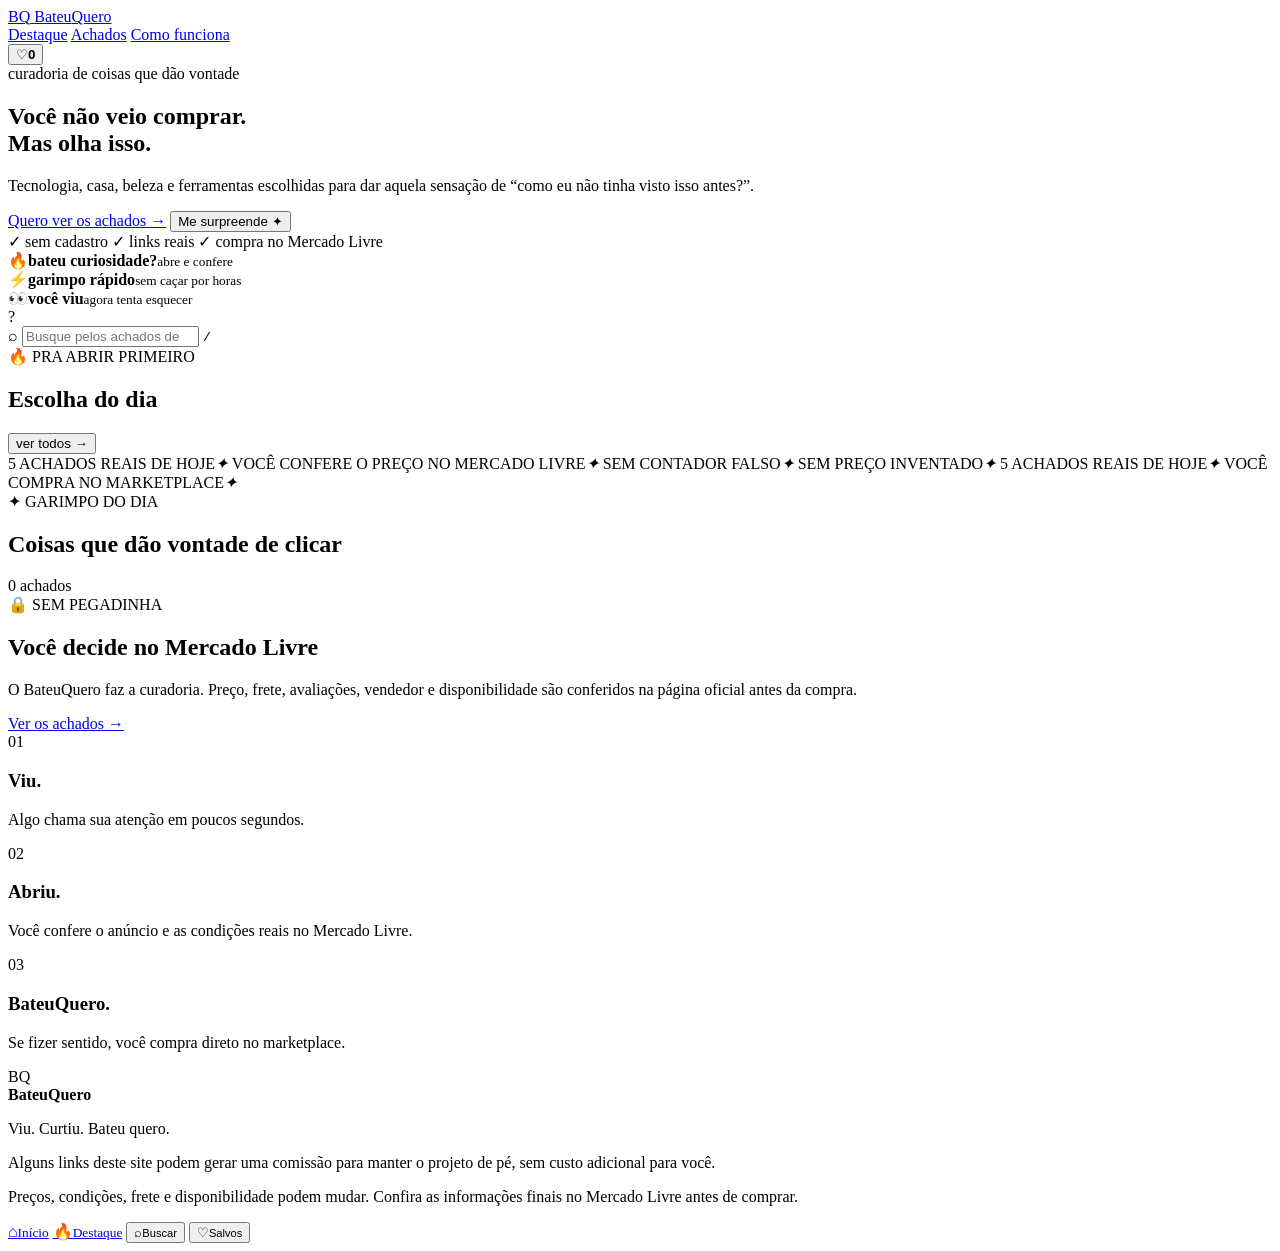
==== index.html @ bbaf919f "Adiciona página principal do BateuQuero" ====
<!DOCTYPE html>
<html lang="pt-BR">
<head>
  <meta charset="UTF-8" />
  <meta name="viewport" content="width=device-width, initial-scale=1.0" />
  <meta name="theme-color" content="#0b0b0f" />
  <meta name="description" content="BateuQuero — achados que dão vontade de levar." />
  <title>BateuQuero — viu, bateu, quero.</title>
  <link rel="preconnect" href="https://fonts.googleapis.com">
  <link rel="preconnect" href="https://fonts.gstatic.com" crossorigin>
  <link href="https://fonts.googleapis.com/css2?family=Manrope:wght@400;500;600;700;800&family=Space+Grotesk:wght@500;600;700&display=swap" rel="stylesheet">
  <link rel="stylesheet" href="style.css" />
</head>
<body>
  <div class="grain"></div>

  <header class="topbar">
    <a class="brand" href="#top" aria-label="BateuQuero, início">
      <span class="brand-mark">BQ</span>
      <span class="brand-copy">Bateu<span>Quero</span></span>
    </a>

    <nav class="desktop-nav" aria-label="Navegação principal">
      <a href="#destaque">Destaque</a>
      <a href="#achados">Achados</a>
      <a href="#como-funciona">Como funciona</a>
    </nav>

    <button class="icon-btn" id="favTop" aria-label="Ver favoritos">
      <span>♡</span><b id="favCount">0</b>
    </button>
  </header>

  <main id="top">
    <section class="hero">
      <div class="hero-copy">
        <div class="eyebrow"><i></i> curadoria de coisas que dão vontade</div>
        <h1>Você não veio comprar.<br><span>Mas olha isso.</span></h1>
        <p>Tecnologia, casa, beleza e ferramentas escolhidas para dar aquela sensação de “como eu não tinha visto isso antes?”.</p>
        <div class="hero-actions">
          <a class="btn btn-primary" href="#achados">Quero ver os achados <span>→</span></a>
          <button class="btn btn-ghost" id="surpriseBtn">Me surpreende ✦</button>
        </div>
        <div class="trustline">
          <span>✓ sem cadastro</span>
          <span>✓ links reais</span>
          <span>✓ compra no Mercado Livre</span>
        </div>
      </div>

      <div class="hero-stage" aria-hidden="true">
        <div class="orbit orbit-a"></div>
        <div class="orbit orbit-b"></div>
        <div class="floating-card fc-1"><span>🔥</span><b>bateu curiosidade?</b><small>abre e confere</small></div>
        <div class="floating-card fc-2"><span>⚡</span><b>garimpo rápido</b><small>sem caçar por horas</small></div>
        <div class="floating-card fc-3"><span>👀</span><b>você viu</b><small>agora tenta esquecer</small></div>
        <div class="hero-object">
          <div class="object-glow"></div>
          <div class="object-core">?</div>
        </div>
      </div>
    </section>

    <section class="search-zone">
      <div class="searchbox">
        <span>⌕</span>
        <input id="searchInput" type="search" placeholder="Busque pelos achados de hoje..." autocomplete="off" />
        <kbd>/</kbd>
      </div>
      <div class="chips" id="categoryChips"></div>
    </section>

    <section class="section" id="destaque">
      <div class="section-head">
        <div>
          <span class="section-kicker">🔥 PRA ABRIR PRIMEIRO</span>
          <h2>Escolha do dia</h2>
        </div>
        <button class="text-btn" data-filter="Todos">ver todos →</button>
      </div>
      <div class="featured" id="featuredProduct"></div>
    </section>

    <section class="ticker-wrap" aria-label="Destaques rápidos">
      <div class="ticker">
        <span>5 ACHADOS REAIS DE HOJE</span><i>✦</i>
        <span>VOCÊ CONFERE O PREÇO NO MERCADO LIVRE</span><i>✦</i>
        <span>SEM CONTADOR FALSO</span><i>✦</i>
        <span>SEM PREÇO INVENTADO</span><i>✦</i>
        <span>5 ACHADOS REAIS DE HOJE</span><i>✦</i>
        <span>VOCÊ COMPRA NO MARKETPLACE</span><i>✦</i>
      </div>
    </section>

    <section class="section" id="achados">
      <div class="section-head">
        <div>
          <span class="section-kicker">✦ GARIMPO DO DIA</span>
          <h2>Coisas que dão vontade de clicar</h2>
        </div>
        <div class="result-meta"><span id="resultCount">0</span> achados</div>
      </div>
      <div class="product-grid" id="productGrid"></div>
      <div class="empty-state" id="emptyState" hidden>
        <div>¯\_(ツ)_/¯</div>
        <h3>Nada por aqui ainda.</h3>
        <p>Tenta outra busca.</p>
      </div>
    </section>

    <section class="section mini-section" id="como-funciona">
      <div class="mini-banner">
        <div>
          <span class="section-kicker">🔒 SEM PEGADINHA</span>
          <h2>Você decide no Mercado Livre</h2>
          <p>O BateuQuero faz a curadoria. Preço, frete, avaliações, vendedor e disponibilidade são conferidos na página oficial antes da compra.</p>
        </div>
        <a class="btn btn-light" href="#achados">Ver os achados →</a>
      </div>
    </section>

    <section class="manifesto section">
      <div class="manifesto-card">
        <span class="manifesto-number">01</span>
        <h3>Viu.</h3>
        <p>Algo chama sua atenção em poucos segundos.</p>
      </div>
      <div class="manifesto-card">
        <span class="manifesto-number">02</span>
        <h3>Abriu.</h3>
        <p>Você confere o anúncio e as condições reais no Mercado Livre.</p>
      </div>
      <div class="manifesto-card accent">
        <span class="manifesto-number">03</span>
        <h3>BateuQuero.</h3>
        <p>Se fizer sentido, você compra direto no marketplace.</p>
      </div>
    </section>
  </main>

  <footer>
    <div class="footer-brand">
      <div class="brand-mark">BQ</div>
      <div>
        <strong>BateuQuero</strong>
        <p>Viu. Curtiu. Bateu quero.</p>
      </div>
    </div>
    <p class="affiliate-note">Alguns links deste site podem gerar uma comissão para manter o projeto de pé, sem custo adicional para você.</p>
    <p class="fineprint">Preços, condições, frete e disponibilidade podem mudar. Confira as informações finais no Mercado Livre antes de comprar.</p>
  </footer>

  <nav class="mobile-nav" aria-label="Navegação mobile">
    <a href="#top"><span>⌂</span><small>Início</small></a>
    <a href="#destaque"><span>🔥</span><small>Destaque</small></a>
    <button id="mobileSearchBtn"><span>⌕</span><small>Buscar</small></button>
    <button id="favMobile"><span>♡</span><small>Salvos</small></button>
  </nav>

  <dialog id="productModal" class="modal">
    <button class="modal-close" id="modalClose" aria-label="Fechar">×</button>
    <div id="modalContent"></div>
  </dialog>

  <div class="toast" id="toast" role="status" aria-live="polite"></div>
  <script src="app.js"></script>
</body>
</html>
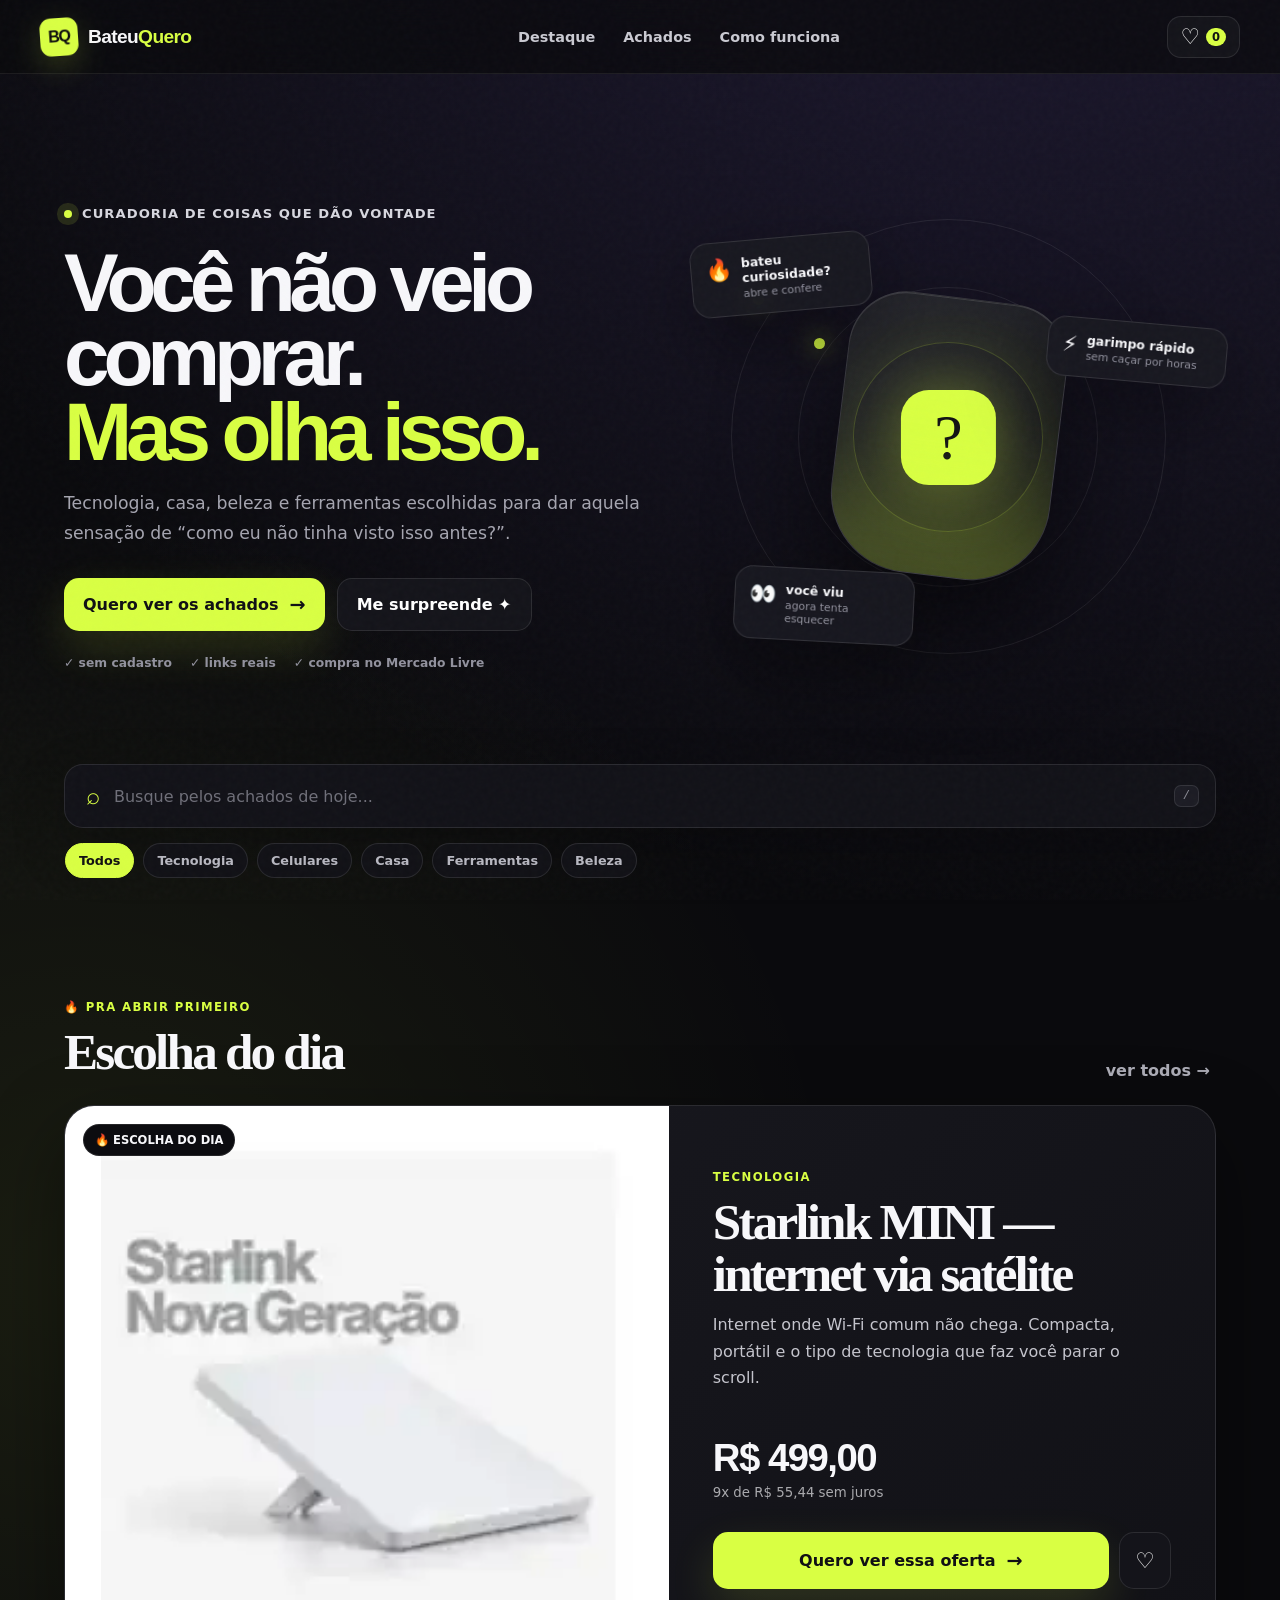
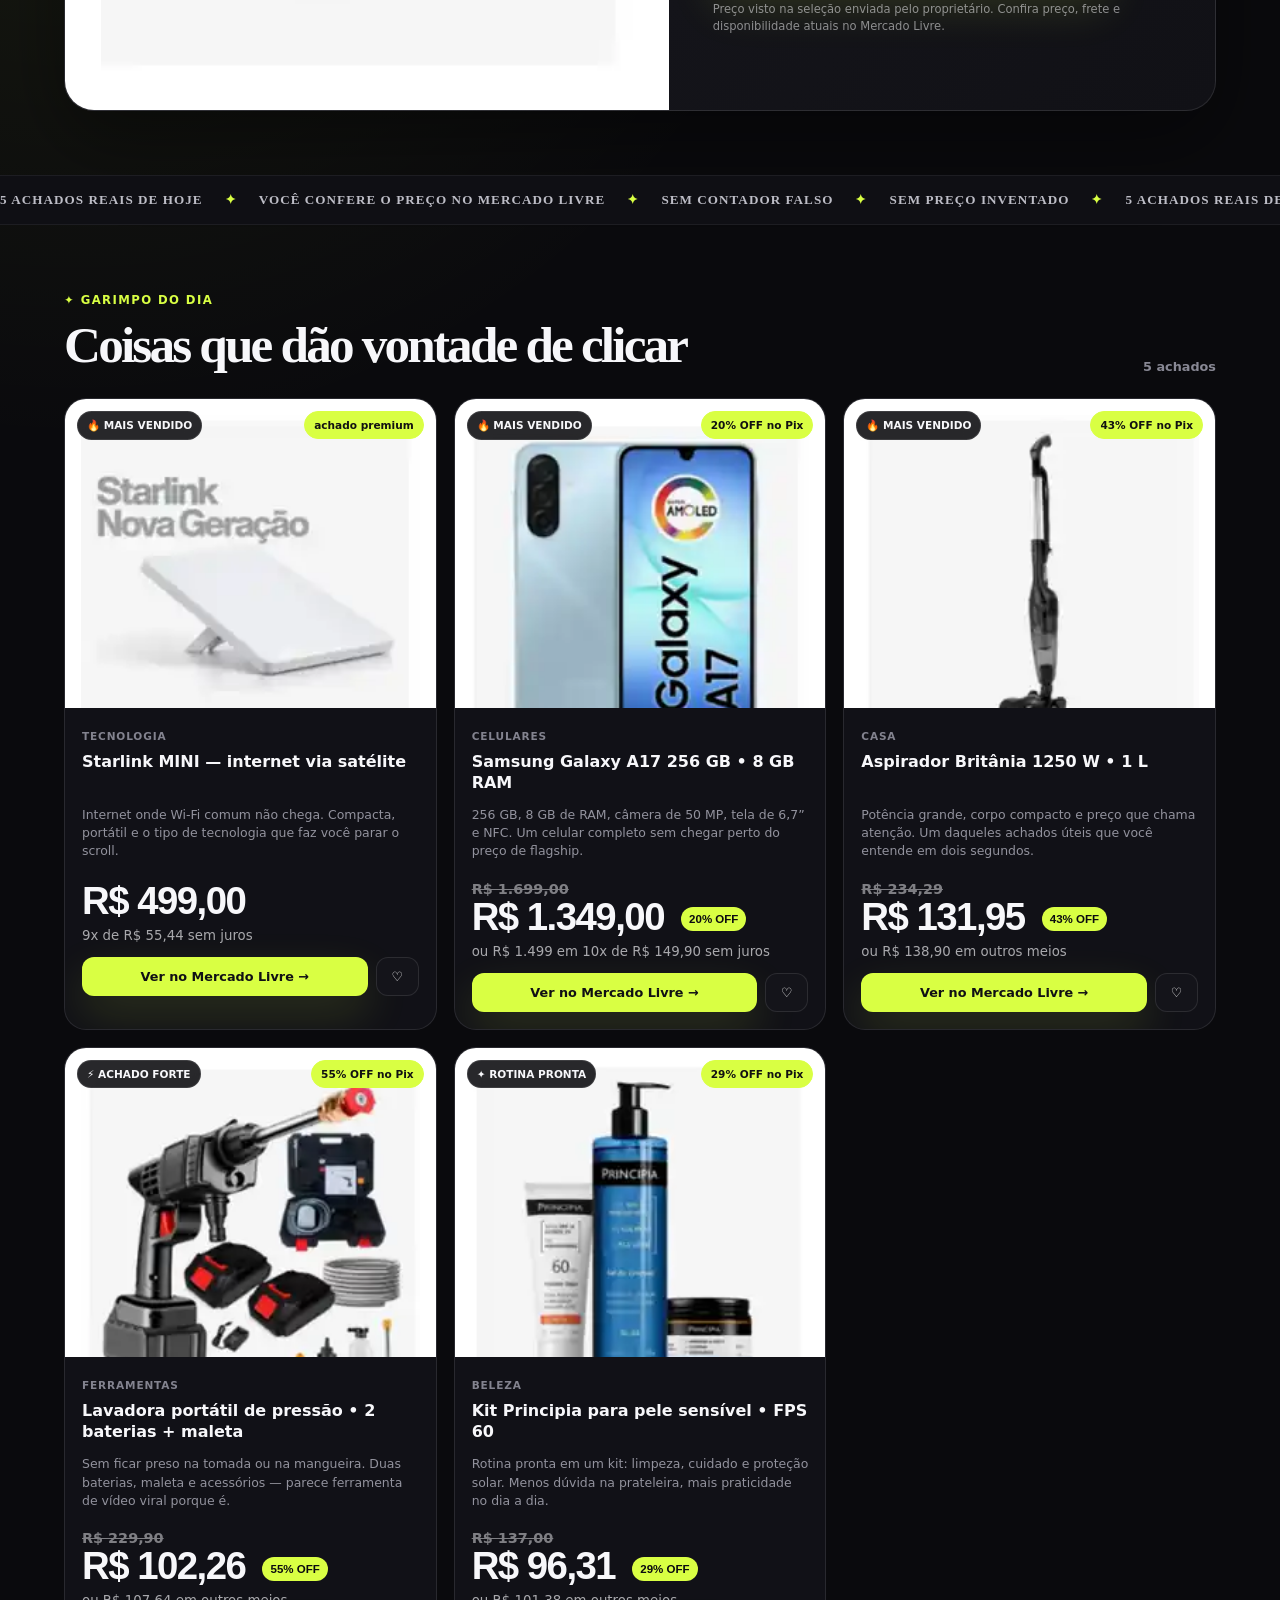
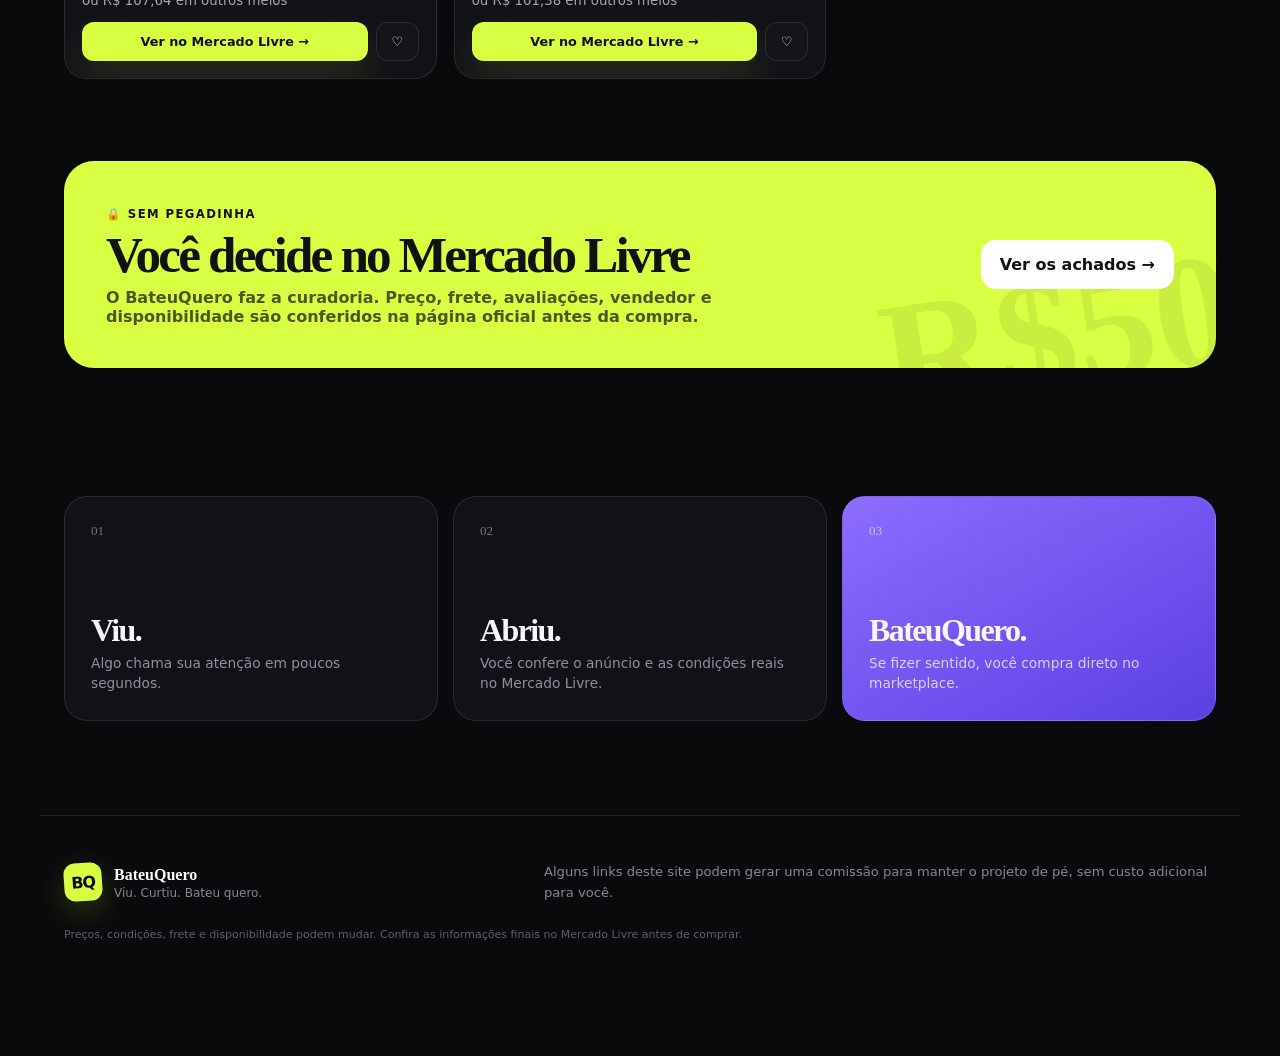
==== commit 825ad00d: "Ativa deploy automático na Vercel" ====
--- a/index.html
+++ b/index.html
@@ -164,5 +164,6 @@
 
   <div class="toast" id="toast" role="status" aria-live="polite"></div>
   <script src="app.js"></script>
+  <!-- deploy-trigger: vercel-connected -->
 </body>
 </html>
--- a/style.css
+++ b/style.css
@@ -0,0 +1,354 @@
+:root {
+  --bg: #0a0a0d;
+  --panel: #121218;
+  --panel-2: #181820;
+  --ink: #f7f7fa;
+  --muted: #a5a5b0;
+  --line: rgba(255,255,255,.10);
+  --acid: #d9ff43;
+  --acid-2: #b7ff2a;
+  --violet: #8c6dff;
+  --pink: #ff5ba7;
+  --shadow: 0 28px 80px rgba(0,0,0,.42);
+}
+
+* { box-sizing: border-box; }
+html { scroll-behavior: smooth; }
+body {
+  margin: 0;
+  background:
+    radial-gradient(circle at 82% -10%, rgba(140,109,255,.18), transparent 28%),
+    radial-gradient(circle at 6% 30%, rgba(217,255,67,.08), transparent 24%),
+    var(--bg);
+  color: var(--ink);
+  font-family: "Manrope", system-ui, sans-serif;
+  min-height: 100vh;
+  overflow-x: hidden;
+}
+button, input { font: inherit; }
+button, a { -webkit-tap-highlight-color: transparent; }
+a { color: inherit; text-decoration: none; }
+
+.grain {
+  pointer-events: none;
+  position: fixed; inset: 0; z-index: 50; opacity: .035;
+  background-image: url("data:image/svg+xml,%3Csvg viewBox='0 0 180 180' xmlns='http://www.w3.org/2000/svg'%3E%3Cfilter id='n'%3E%3CfeTurbulence type='fractalNoise' baseFrequency='.9' numOctaves='3' stitchTiles='stitch'/%3E%3C/filter%3E%3Crect width='100%25' height='100%25' filter='url(%23n)' opacity='.7'/%3E%3C/svg%3E");
+}
+
+.topbar {
+  position: sticky; top: 0; z-index: 40;
+  height: 74px; display: flex; align-items: center; justify-content: space-between;
+  padding: 0 max(24px, calc((100vw - 1200px)/2));
+  background: rgba(10,10,13,.74); backdrop-filter: blur(22px);
+  border-bottom: 1px solid rgba(255,255,255,.07);
+}
+.brand { display:flex; align-items:center; gap:10px; font-family:"Space Grotesk", sans-serif; font-weight:700; letter-spacing:-.04em; }
+.brand-mark { width:38px; height:38px; border-radius:11px; display:grid; place-items:center; color:#0b0b0d; background:var(--acid); font-weight:800; letter-spacing:-.08em; transform: rotate(-4deg); box-shadow: 0 10px 30px rgba(217,255,67,.18); }
+.brand-copy { font-size:1.2rem; }
+.brand-copy span { color:var(--acid); }
+.desktop-nav { display:flex; gap:28px; color:#cacad2; font-size:.9rem; font-weight:700; }
+.desktop-nav a:hover { color:white; }
+.icon-btn { position:relative; border:1px solid var(--line); background:#14141a; color:white; height:42px; min-width:46px; padding:0 13px; border-radius:14px; cursor:pointer; display:flex; align-items:center; justify-content:center; gap:6px; }
+.icon-btn span { font-size:1.35rem; }
+.icon-btn b { font-size:.72rem; background:var(--acid); color:#111; border-radius:999px; padding:2px 6px; }
+
+.hero {
+  max-width:1200px; margin:0 auto; min-height:690px; padding:90px 24px 55px;
+  display:grid; grid-template-columns: 1.04fr .96fr; align-items:center; gap:36px;
+}
+.eyebrow { display:inline-flex; align-items:center; gap:10px; color:#d7d7df; font-size:.82rem; font-weight:800; letter-spacing:.08em; text-transform:uppercase; }
+.eyebrow i { width:8px; height:8px; border-radius:50%; background:var(--acid); box-shadow:0 0 0 7px rgba(217,255,67,.12); }
+.hero h1 { margin:24px 0 18px; font-family:"Space Grotesk", sans-serif; font-size:clamp(3.4rem, 6.4vw, 6.65rem); line-height:.91; letter-spacing:-.075em; max-width:720px; }
+.hero h1 span { color:var(--acid); }
+.hero-copy > p { color:var(--muted); font-size:1.08rem; line-height:1.75; max-width:590px; }
+.hero-actions { display:flex; gap:12px; margin-top:30px; flex-wrap:wrap; }
+.btn { border:0; border-radius:15px; padding:15px 19px; font-weight:800; cursor:pointer; display:inline-flex; align-items:center; justify-content:center; gap:11px; transition:.2s ease; }
+.btn:hover { transform:translateY(-2px); }
+.btn-primary { background:var(--acid); color:#101014; box-shadow:0 18px 45px rgba(217,255,67,.14); }
+.btn-primary span { font-size:1.2rem; }
+.btn-ghost { color:white; border:1px solid var(--line); background:#14141a; }
+.btn-light { background:#fff; color:#111; }
+.trustline { display:flex; gap:18px; margin-top:25px; color:#92929e; font-size:.77rem; font-weight:700; flex-wrap:wrap; }
+
+.hero-stage { position:relative; height:540px; display:grid; place-items:center; }
+.orbit { position:absolute; border:1px solid rgba(255,255,255,.08); border-radius:50%; animation:spin 18s linear infinite; }
+.orbit:before { content:""; width:11px; height:11px; border-radius:50%; background:var(--acid); position:absolute; top:17%; left:5%; box-shadow:0 0 24px rgba(217,255,67,.8); }
+.orbit-a { width:435px; height:435px; }
+.orbit-b { width:300px; height:300px; animation-direction:reverse; animation-duration:12s; }
+.hero-object { width:220px; height:280px; border-radius:58px 58px 80px 80px; background:linear-gradient(145deg, #24242d, #111116); border:1px solid rgba(255,255,255,.14); box-shadow: inset 0 1px rgba(255,255,255,.12), 0 50px 110px rgba(0,0,0,.58); display:grid; place-items:center; transform:rotate(7deg); position:relative; overflow:hidden; }
+.hero-object:after { content:""; position:absolute; inset:auto -30% -38% -30%; height:65%; background:var(--acid); filter:blur(50px); opacity:.26; }
+.object-core { width:95px; height:95px; border-radius:28px; display:grid; place-items:center; font-family:"Space Grotesk"; font-size:4rem; color:#101014; background:var(--acid); box-shadow:0 0 70px rgba(217,255,67,.45); transform:rotate(-7deg); }
+.object-glow { position:absolute; width:190px; height:190px; border-radius:50%; border:1px solid rgba(217,255,67,.18); box-shadow:0 0 100px rgba(217,255,67,.12); }
+.floating-card { position:absolute; z-index:4; width:180px; padding:14px; background:rgba(24,24,32,.88); border:1px solid rgba(255,255,255,.11); border-radius:18px; backdrop-filter:blur(14px); box-shadow:var(--shadow); display:grid; grid-template-columns:auto 1fr; column-gap:9px; animation:float 5s ease-in-out infinite; }
+.floating-card span { grid-row:1/3; font-size:1.35rem; }
+.floating-card b { font-size:.78rem; }
+.floating-card small { color:#92929e; font-size:.68rem; margin-top:2px; }
+.fc-1 { top:70px; left:2%; transform:rotate(-5deg); }
+.fc-2 { top:155px; right:-2%; animation-delay:-1.8s; transform:rotate(5deg); }
+.fc-3 { bottom:65px; left:10%; animation-delay:-3.2s; transform:rotate(3deg); }
+@keyframes spin { to { transform:rotate(360deg); } }
+@keyframes float { 0%,100% { translate:0 0; } 50% { translate:0 -10px; } }
+
+.search-zone { max-width:1200px; margin:0 auto; padding:0 24px 52px; }
+.searchbox { height:64px; border:1px solid var(--line); background:#121218; border-radius:19px; display:flex; align-items:center; gap:12px; padding:0 16px 0 21px; box-shadow:0 20px 55px rgba(0,0,0,.22); }
+.searchbox span { color:var(--acid); font-size:1.5rem; }
+.searchbox input { flex:1; min-width:0; border:0; outline:0; background:transparent; color:#fff; font-size:1rem; }
+.searchbox input::placeholder { color:#6f6f79; }
+kbd { border:1px solid var(--line); background:#1c1c24; color:#8f8f99; padding:3px 8px; border-radius:7px; font-size:.75rem; }
+.chips { display:flex; gap:9px; overflow:auto; padding:15px 1px 2px; scrollbar-width:none; }
+.chips::-webkit-scrollbar { display:none; }
+.chip { white-space:nowrap; border:1px solid var(--line); background:#111116; color:#b8b8c1; padding:9px 13px; border-radius:999px; cursor:pointer; font-weight:700; font-size:.8rem; }
+.chip.active { background:var(--acid); color:#111; border-color:var(--acid); }
+
+.section { max-width:1200px; margin:0 auto; padding:64px 24px; }
+.section-head { display:flex; align-items:flex-end; justify-content:space-between; gap:18px; margin-bottom:24px; }
+.section-kicker { color:var(--acid); font-size:.73rem; letter-spacing:.12em; font-weight:900; }
+.section h2 { font-family:"Space Grotesk"; font-size:clamp(2rem,4vw,3.35rem); margin:7px 0 0; letter-spacing:-.055em; }
+.text-btn { border:0; background:none; color:#aaaab4; cursor:pointer; font-weight:800; }
+.result-meta { color:#888894; font-size:.8rem; font-weight:700; }
+
+.featured { min-height:450px; }
+.featured-card { min-height:450px; display:grid; grid-template-columns:1.05fr .95fr; overflow:hidden; background:linear-gradient(135deg,#191920,#111116); border:1px solid var(--line); border-radius:30px; box-shadow:var(--shadow); }
+.featured-visual { position:relative; min-height:450px; display:grid; place-items:center; overflow:hidden; background:radial-gradient(circle at 50% 35%, var(--product-glow), transparent 48%), linear-gradient(145deg,#18181e,#0d0d11); }
+.product-emoji { font-size:clamp(6rem,12vw,10rem); filter:drop-shadow(0 28px 25px rgba(0,0,0,.35)); transform:rotate(-7deg); transition:.3s ease; }
+.featured-card:hover .product-emoji { transform:rotate(-2deg) scale(1.05); }
+.visual-tag { position:absolute; left:18px; top:18px; background:#0c0c10; border:1px solid var(--line); border-radius:999px; padding:8px 11px; font-size:.72rem; font-weight:900; }
+.featured-info { padding:44px; display:flex; flex-direction:column; justify-content:center; }
+.featured-info h3 { font-family:"Space Grotesk"; font-size:clamp(2rem,4vw,3.25rem); line-height:1.02; letter-spacing:-.055em; margin:12px 0; }
+.product-hook { color:#c4c4cc; line-height:1.65; margin:0 0 26px; }
+.price-row { display:flex; align-items:flex-end; gap:13px; flex-wrap:wrap; }
+.price-old { text-decoration:line-through; color:#74747e; font-size:.85rem; }
+.price { font-family:"Space Grotesk"; font-weight:700; font-size:2.2rem; letter-spacing:-.04em; }
+.discount { background:rgba(217,255,67,.12); color:var(--acid); border:1px solid rgba(217,255,67,.22); padding:6px 9px; border-radius:9px; font-size:.72rem; font-weight:900; }
+.product-actions { display:flex; gap:10px; margin-top:28px; }
+.product-actions .btn { flex:1; }
+.save-btn { width:52px; flex:0 0 52px !important; font-size:1.35rem; }
+.save-btn.saved { color:var(--acid); }
+
+.ticker-wrap { overflow:hidden; border-block:1px solid rgba(255,255,255,.06); background:#0f0f14; }
+.ticker { min-width:max-content; display:flex; gap:22px; align-items:center; padding:16px 0; animation:ticker 28s linear infinite; font-family:"Space Grotesk"; font-size:.82rem; font-weight:700; letter-spacing:.08em; color:#bdbdc6; }
+.ticker i { color:var(--acid); font-style:normal; }
+@keyframes ticker { to { transform:translateX(-50%); } }
+
+.product-grid { display:grid; grid-template-columns:repeat(3,1fr); gap:17px; }
+.product-card { border:1px solid var(--line); background:#111117; border-radius:22px; overflow:hidden; transition:.22s ease; min-width:0; }
+.product-card:hover { transform:translateY(-5px); border-color:rgba(255,255,255,.18); box-shadow:0 25px 70px rgba(0,0,0,.25); }
+.card-visual { aspect-ratio:1.2/1; display:grid; place-items:center; position:relative; overflow:hidden; background:radial-gradient(circle at 50% 40%, var(--product-glow), transparent 48%), #16161d; cursor:pointer; }
+.card-visual .product-emoji { font-size:5.8rem; }
+.badges { position:absolute; inset:12px 12px auto; display:flex; justify-content:space-between; align-items:start; gap:8px; }
+.badge { background:rgba(11,11,14,.88); border:1px solid var(--line); backdrop-filter:blur(8px); padding:7px 9px; border-radius:999px; font-size:.66rem; font-weight:900; }
+.badge.acid { background:var(--acid); color:#111; border-color:var(--acid); }
+.card-body { padding:17px; }
+.card-category { color:#83838f; text-transform:uppercase; letter-spacing:.08em; font-size:.66rem; font-weight:900; }
+.card-title { font-size:1rem; line-height:1.35; margin:7px 0 6px; min-height:2.7em; }
+.card-hook { color:#92929d; font-size:.78rem; line-height:1.45; min-height:2.3em; }
+.card-price { display:flex; align-items:flex-end; gap:8px; margin-top:14px; }
+.card-price strong { font-family:"Space Grotesk"; font-size:1.45rem; }
+.card-price del { color:#686873; font-size:.72rem; }
+.card-footer { display:flex; gap:8px; margin-top:14px; }
+.card-footer .btn { padding:11px 13px; border-radius:12px; flex:1; font-size:.8rem; }
+.card-footer .save-btn { flex:0 0 43px !important; width:43px; }
+.empty-state { text-align:center; border:1px dashed var(--line); border-radius:22px; padding:55px 20px; color:#9b9ba6; }
+.empty-state div { font-size:2rem; }
+.empty-state h3 { color:#fff; margin-bottom:4px; }
+
+.mini-section { padding-top:18px; }
+.mini-banner { border-radius:30px; background:var(--acid); color:#111; display:flex; align-items:center; justify-content:space-between; gap:30px; padding:42px; overflow:hidden; position:relative; }
+.mini-banner:after { content:"R$50"; position:absolute; right:-20px; bottom:-58px; font-family:"Space Grotesk"; font-size:10rem; font-weight:800; opacity:.07; transform:rotate(-9deg); }
+.mini-banner .section-kicker { color:#111; }
+.mini-banner h2 { margin:3px 0 4px; }
+.mini-banner p { margin:0; max-width:620px; font-weight:600; opacity:.7; }
+.mini-banner .btn { position:relative; z-index:2; flex:0 0 auto; }
+
+.manifesto { display:grid; grid-template-columns:repeat(3,1fr); gap:15px; }
+.manifesto-card { min-height:225px; padding:26px; border-radius:23px; border:1px solid var(--line); background:#111117; display:flex; flex-direction:column; justify-content:flex-end; }
+.manifesto-card.accent { background:linear-gradient(150deg,#8c6dff,#5b3fe2); }
+.manifesto-number { margin-bottom:auto; color:#747481; font-family:"Space Grotesk"; font-size:.82rem; }
+.manifesto-card.accent .manifesto-number { color:rgba(255,255,255,.55); }
+.manifesto-card h3 { font-family:"Space Grotesk"; font-size:2rem; letter-spacing:-.05em; margin:0 0 4px; }
+.manifesto-card p { color:#92929d; margin:0; line-height:1.5; font-size:.86rem; }
+.manifesto-card.accent p { color:rgba(255,255,255,.72); }
+
+footer { max-width:1200px; margin:30px auto 0; padding:45px 24px 115px; border-top:1px solid var(--line); display:grid; grid-template-columns:1fr 1.6fr; gap:25px 60px; color:#888893; }
+.footer-brand { display:flex; gap:12px; align-items:center; }
+.footer-brand strong { color:#fff; font-family:"Space Grotesk"; }
+.footer-brand p { margin:2px 0 0; font-size:.75rem; }
+.affiliate-note { margin:0; font-size:.82rem; line-height:1.6; }
+.fineprint { grid-column:1/-1; margin:0; font-size:.69rem; color:#60606a; }
+
+.mobile-nav { display:none; }
+.modal { width:min(880px,calc(100% - 24px)); border:1px solid var(--line); border-radius:26px; padding:0; background:#111117; color:white; box-shadow:0 50px 140px rgba(0,0,0,.8); overflow:hidden; }
+.modal::backdrop { background:rgba(0,0,0,.72); backdrop-filter:blur(8px); }
+.modal-close { position:absolute; z-index:4; right:14px; top:14px; width:42px; height:42px; border-radius:50%; border:1px solid var(--line); background:rgba(0,0,0,.45); color:white; cursor:pointer; font-size:1.35rem; }
+.modal-grid { display:grid; grid-template-columns:.92fr 1.08fr; min-height:480px; }
+.modal-visual { display:grid; place-items:center; background:radial-gradient(circle at 50% 45%, var(--product-glow), transparent 48%),#17171e; }
+.modal-visual .product-emoji { font-size:8rem; }
+.modal-info { padding:42px; display:flex; flex-direction:column; justify-content:center; }
+.modal-info h3 { font-family:"Space Grotesk"; font-size:2.3rem; line-height:1; letter-spacing:-.05em; margin:10px 0; }
+.reason-list { list-style:none; padding:0; margin:22px 0; display:grid; gap:9px; color:#b9b9c2; font-size:.85rem; }
+.reason-list li:before { content:"✓"; color:var(--acid); margin-right:9px; font-weight:900; }
+
+.toast { position:fixed; z-index:90; left:50%; bottom:88px; transform:translate(-50%,20px); background:#f6f6f8; color:#111; border-radius:13px; padding:11px 14px; font-size:.8rem; font-weight:800; opacity:0; pointer-events:none; transition:.2s ease; box-shadow:0 14px 40px rgba(0,0,0,.35); }
+.toast.show { opacity:1; transform:translate(-50%,0); }
+
+@media (max-width: 900px) {
+  .desktop-nav { display:none; }
+  .hero { grid-template-columns:1fr; min-height:auto; padding-top:70px; }
+  .hero-copy { text-align:center; }
+  .hero-copy > p { margin-inline:auto; }
+  .eyebrow { justify-content:center; }
+  .hero-actions, .trustline { justify-content:center; }
+  .hero-stage { height:390px; }
+  .orbit-a { width:330px; height:330px; }
+  .orbit-b { width:230px; height:230px; }
+  .hero-object { width:165px; height:215px; border-radius:42px 42px 58px 58px; }
+  .object-core { width:76px; height:76px; border-radius:21px; font-size:3rem; }
+  .floating-card { width:155px; padding:11px; }
+  .fc-1 { top:20px; }
+  .fc-2 { top:118px; right:2%; }
+  .fc-3 { bottom:30px; }
+  .featured-card { grid-template-columns:1fr; }
+  .featured-visual { min-height:330px; }
+  .featured-info { padding:30px; }
+  .product-grid { grid-template-columns:repeat(2,1fr); }
+  .manifesto { grid-template-columns:1fr; }
+  footer { grid-template-columns:1fr; }
+  .fineprint { grid-column:auto; }
+}
+
+@media (max-width: 620px) {
+  .topbar { height:64px; padding:0 16px; }
+  .brand-mark { width:34px; height:34px; border-radius:10px; }
+  .brand-copy { font-size:1.03rem; }
+  .hero { padding:54px 18px 24px; }
+  .hero h1 { font-size:clamp(3.15rem, 16vw, 4.8rem); }
+  .hero-copy > p { font-size:.95rem; line-height:1.65; }
+  .hero-actions .btn { width:100%; }
+  .trustline { gap:8px 13px; font-size:.69rem; }
+  .hero-stage { height:330px; margin-top:8px; }
+  .orbit-a { width:270px; height:270px; }
+  .orbit-b { width:190px; height:190px; }
+  .hero-object { width:135px; height:178px; }
+  .object-core { width:62px; height:62px; font-size:2.4rem; }
+  .floating-card { width:137px; padding:9px; border-radius:14px; }
+  .floating-card b { font-size:.67rem; }
+  .floating-card small { font-size:.58rem; }
+  .fc-1 { left:-2%; }
+  .fc-2 { right:-1%; top:100px; }
+  .fc-3 { left:4%; bottom:17px; }
+  .search-zone { padding:0 16px 34px; }
+  .searchbox { height:57px; border-radius:16px; padding-left:16px; }
+  .searchbox input { font-size:.88rem; }
+  kbd { display:none; }
+  .section { padding:45px 16px; }
+  .section-head { align-items:flex-start; }
+  .section h2 { font-size:2.15rem; }
+  .featured-card { border-radius:22px; }
+  .featured-visual { min-height:255px; }
+  .featured-info { padding:23px; }
+  .featured-info h3 { font-size:2rem; }
+  .product-actions { flex-wrap:wrap; }
+  .product-grid { grid-template-columns:1fr 1fr; gap:10px; }
+  .product-card { border-radius:17px; }
+  .card-body { padding:12px; }
+  .card-visual .product-emoji { font-size:4.2rem; }
+  .card-title { font-size:.84rem; min-height:3.1em; }
+  .card-hook { font-size:.69rem; min-height:3.3em; }
+  .card-price { display:block; }
+  .card-price strong { font-size:1.15rem; }
+  .card-price del { display:block; margin-top:2px; }
+  .card-footer .btn { font-size:.7rem; padding:10px 8px; }
+  .card-footer .save-btn { flex:0 0 38px !important; width:38px; }
+  .mini-banner { padding:28px 22px; border-radius:23px; display:block; }
+  .mini-banner .btn { margin-top:22px; width:100%; }
+  .manifesto { gap:10px; }
+  footer { padding-bottom:105px; }
+  .mobile-nav { display:grid; grid-template-columns:repeat(4,1fr); position:fixed; z-index:45; left:10px; right:10px; bottom:10px; height:66px; padding:6px; border:1px solid var(--line); border-radius:20px; background:rgba(17,17,23,.92); backdrop-filter:blur(20px); box-shadow:0 18px 60px rgba(0,0,0,.5); }
+  .mobile-nav a,.mobile-nav button { border:0; background:none; color:#a0a0aa; display:flex; flex-direction:column; align-items:center; justify-content:center; gap:2px; cursor:pointer; }
+  .mobile-nav span { font-size:1.2rem; }
+  .mobile-nav small { font-size:.58rem; font-weight:800; }
+  .modal-grid { grid-template-columns:1fr; }
+  .modal-visual { min-height:230px; }
+  .modal-visual .product-emoji { font-size:6rem; }
+  .modal-info { padding:24px; }
+  .modal-info h3 { font-size:1.85rem; }
+}
+
+
+/* BateuQuero V3 — produtos reais */
+.real-photo {
+  overflow: hidden;
+  background: #f7f7f7;
+}
+.real-photo img {
+  width: 100%;
+  height: 100%;
+  object-fit: contain;
+  display: block;
+  background: #fff;
+}
+.card-visual.real-photo {
+  min-height: 260px;
+}
+.card-visual.real-photo img {
+  padding: 16px;
+  transition: transform .35s ease;
+}
+.product-card:hover .card-visual.real-photo img {
+  transform: scale(1.035);
+}
+.price-stack {
+  margin: 20px 0 4px;
+  display: flex;
+  flex-direction: column;
+  align-items: flex-start;
+}
+.old-price {
+  opacity: .48;
+  text-decoration: line-through;
+  font-weight: 600;
+  font-size: .9rem;
+}
+.now-price {
+  font-family: "Space Grotesk", sans-serif;
+  font-size: clamp(1.65rem, 3vw, 2.4rem);
+  font-weight: 700;
+  letter-spacing: -.04em;
+  line-height: 1.05;
+}
+.now-price em {
+  display: inline-block;
+  margin-left: 8px;
+  font-family: "Manrope", sans-serif;
+  font-size: .72rem;
+  font-style: normal;
+  letter-spacing: 0;
+  color: #0b0b0f;
+  background: var(--acid);
+  padding: 6px 8px;
+  border-radius: 999px;
+  vertical-align: middle;
+}
+.price-stack small {
+  margin-top: 7px;
+  opacity: .66;
+}
+.featured-real .featured-visual img {
+  padding: 6%;
+  object-fit: contain;
+}
+.price-note {
+  margin-top: 12px !important;
+  font-size: .72rem !important;
+  line-height: 1.45 !important;
+  opacity: .52 !important;
+}
+.modal-visual.real-photo img {
+  padding: 5%;
+  object-fit: contain;
+}
+@media (max-width: 680px) {
+  .card-visual.real-photo { min-height: 210px; }
+  .card-visual.real-photo img { padding: 10px; }
+  .now-price { font-size: 1.65rem; }
+}
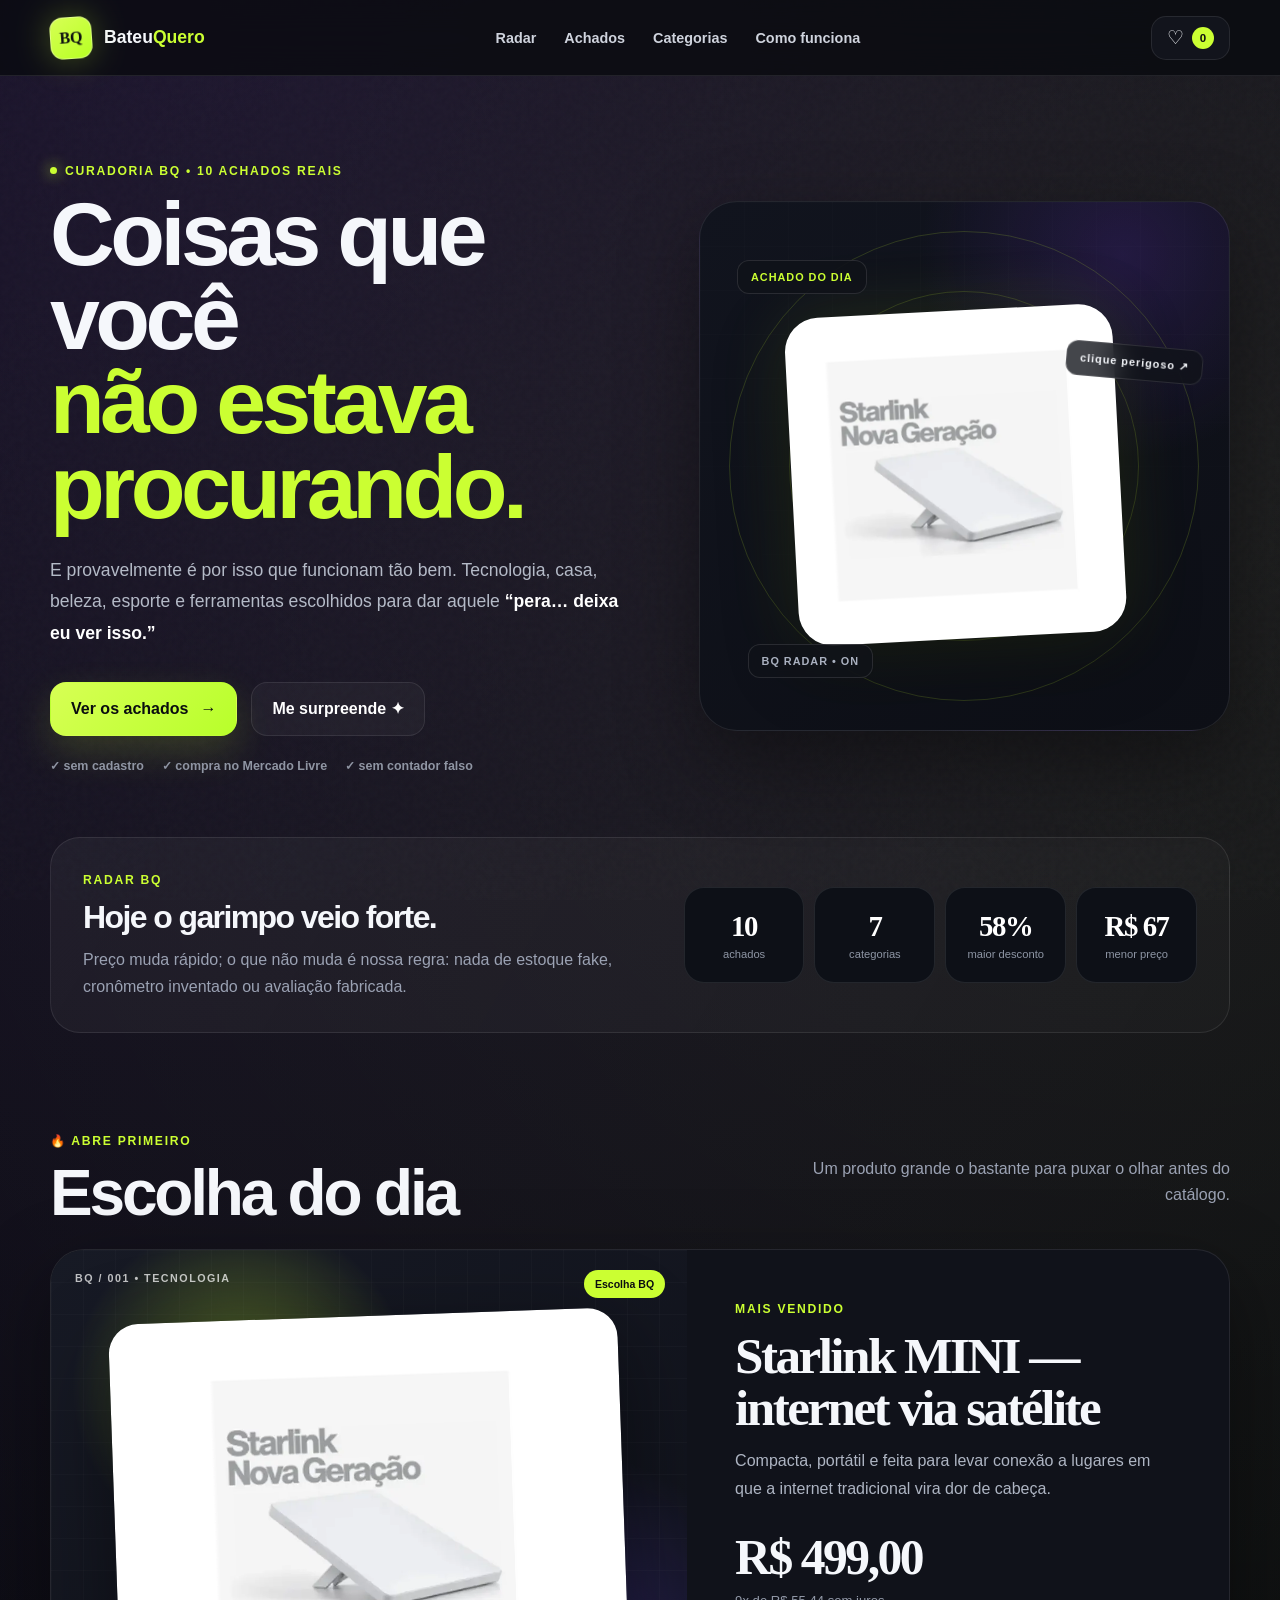
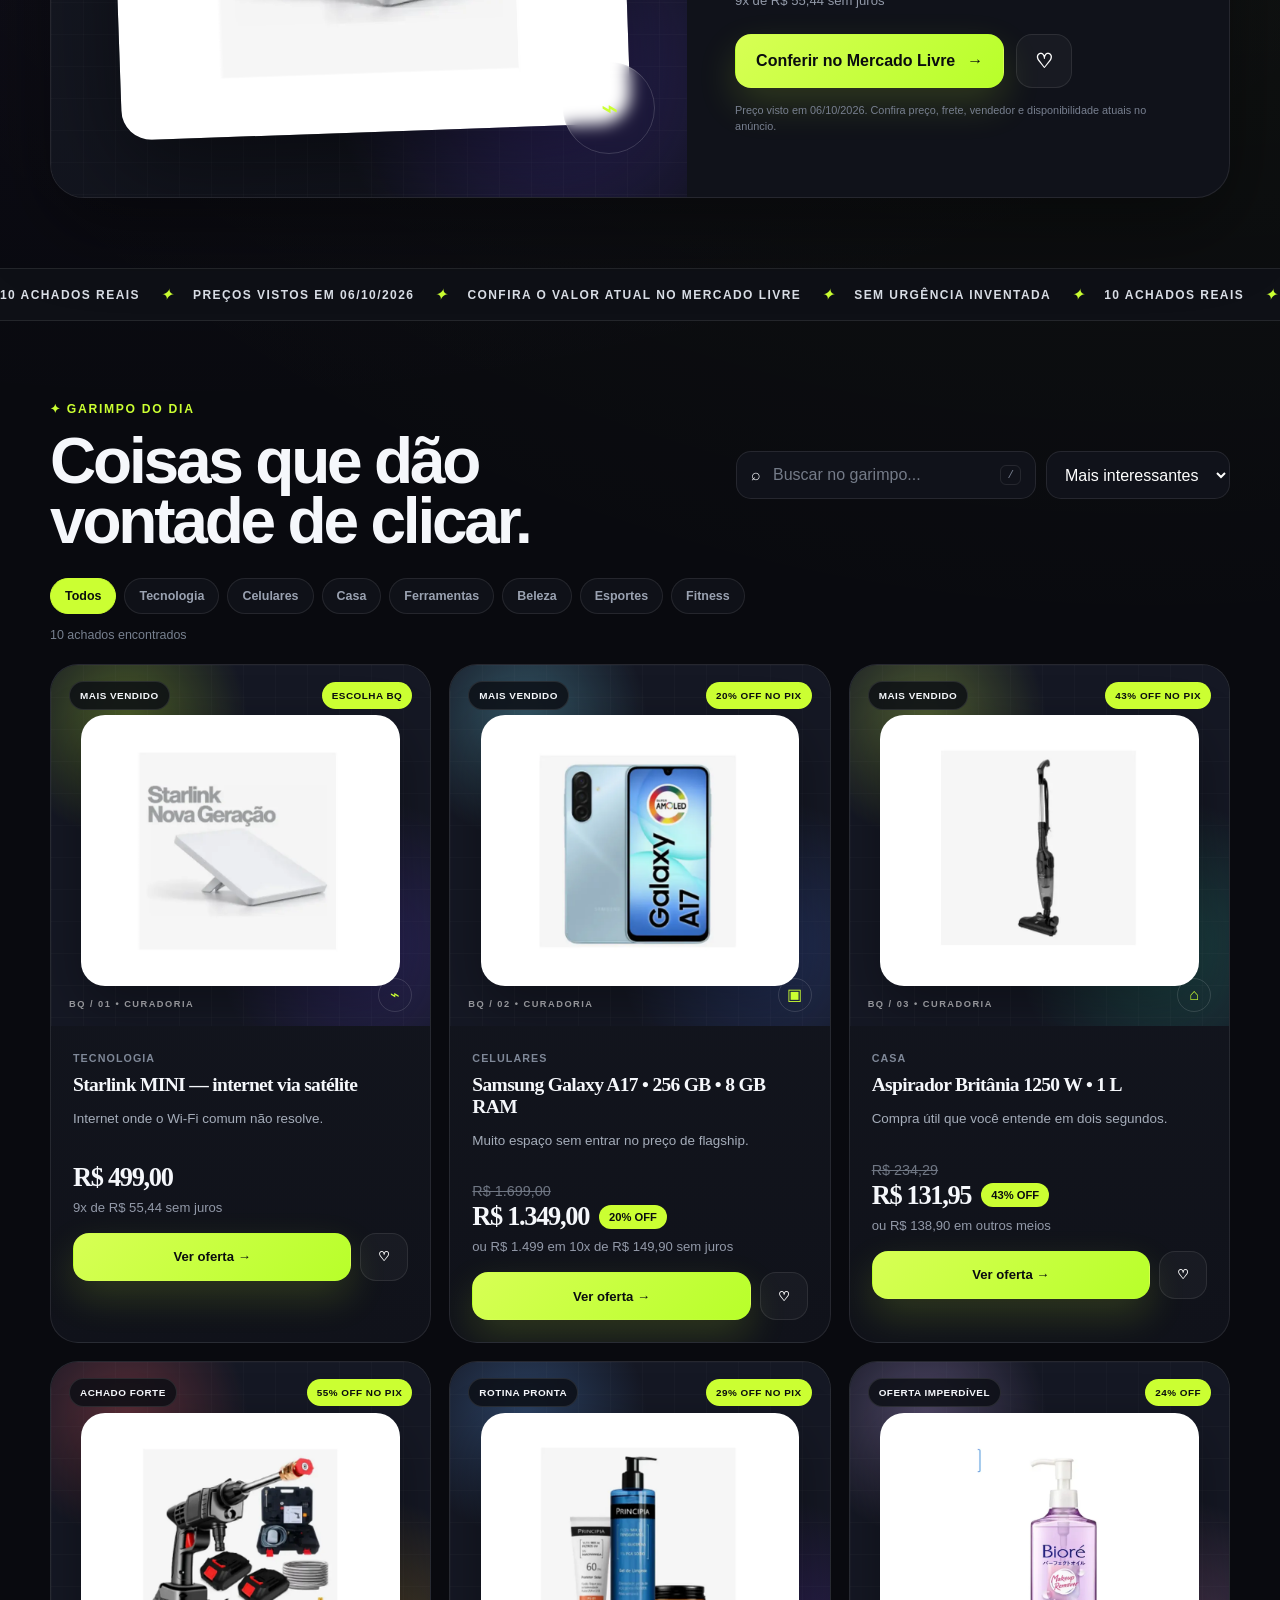
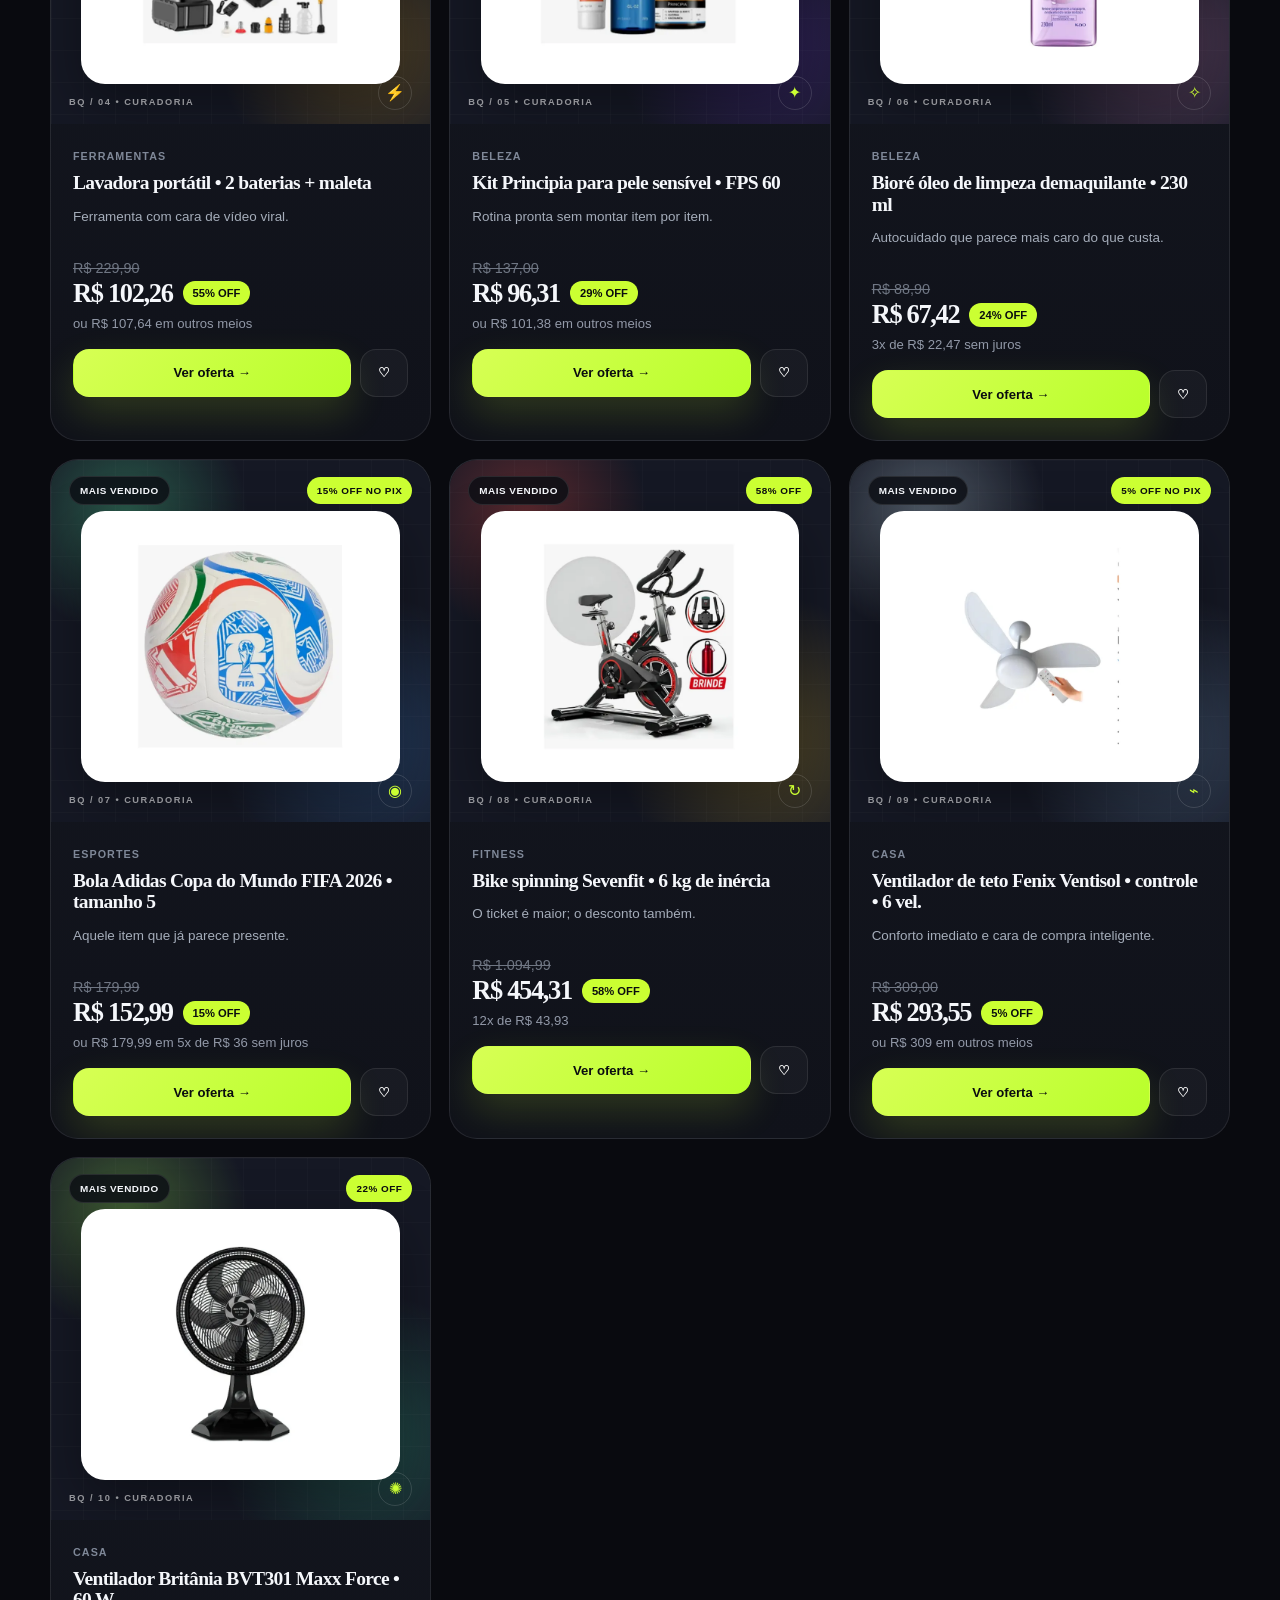
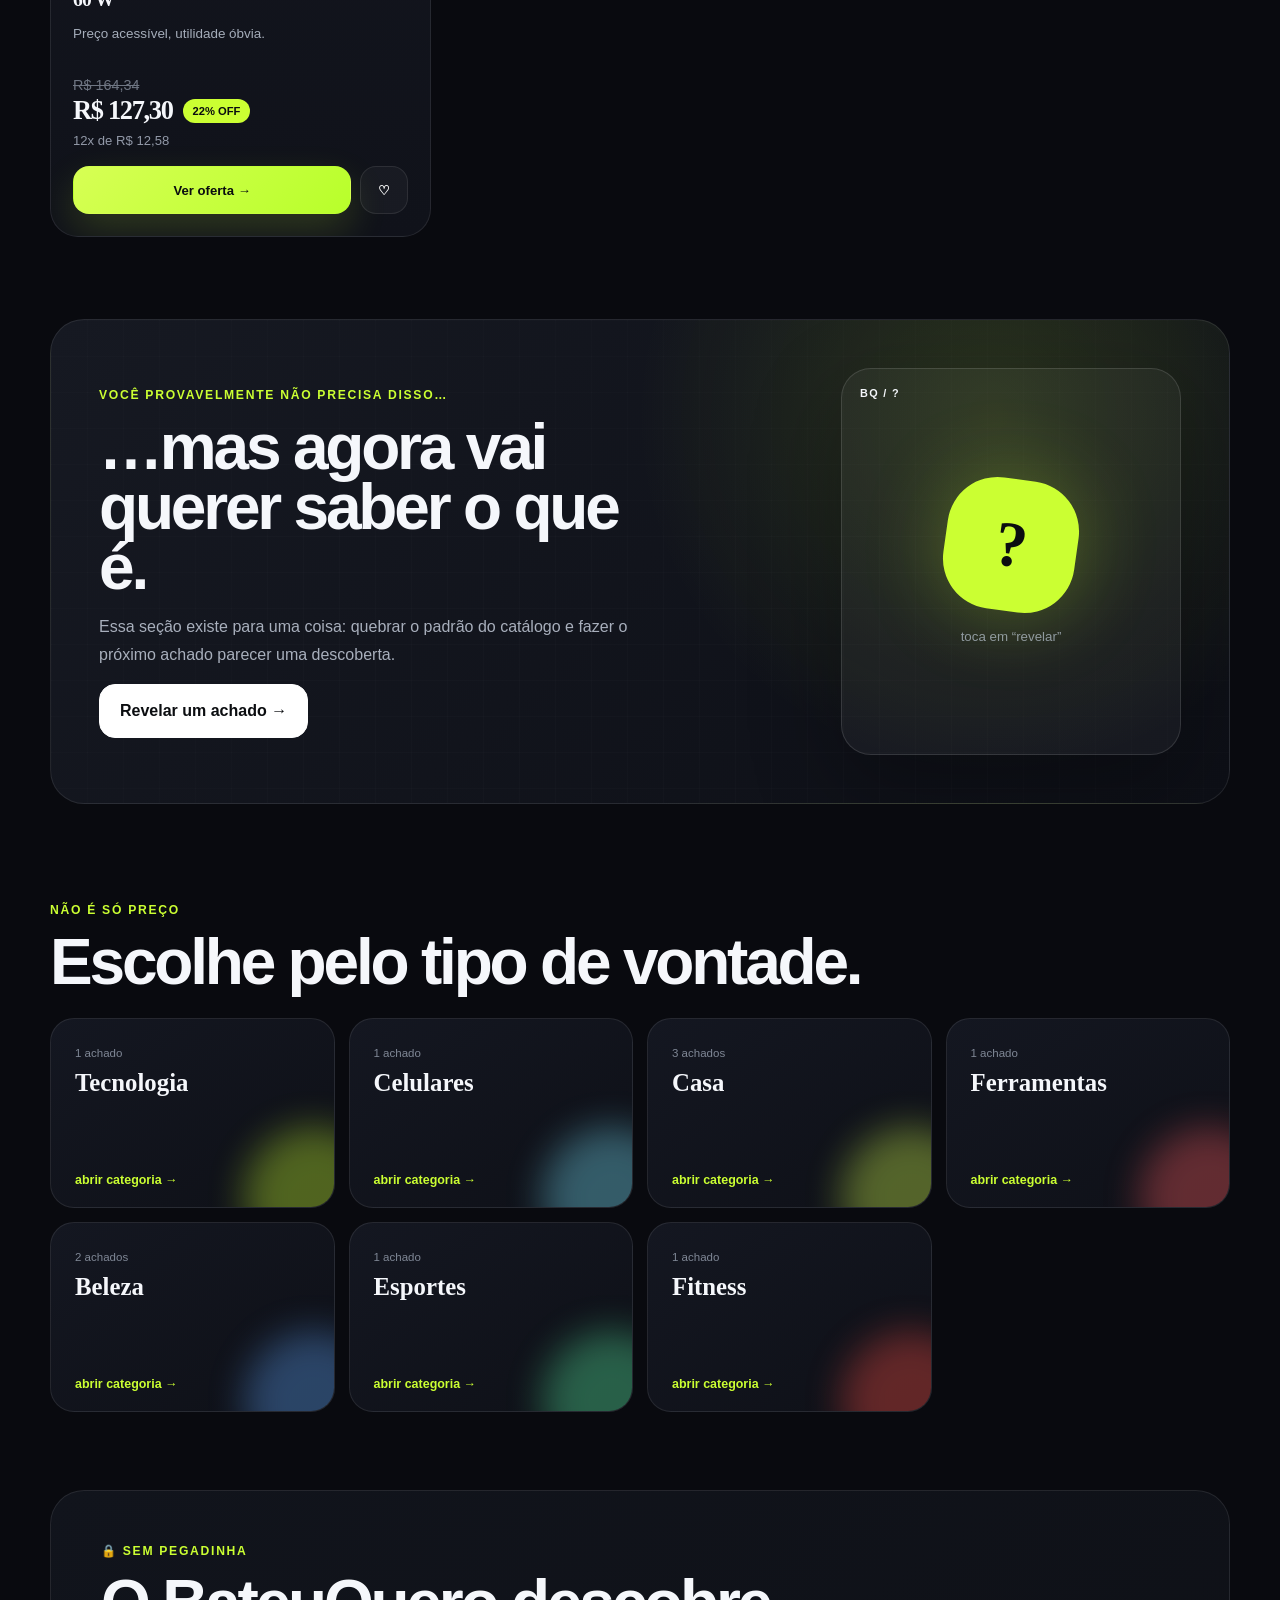
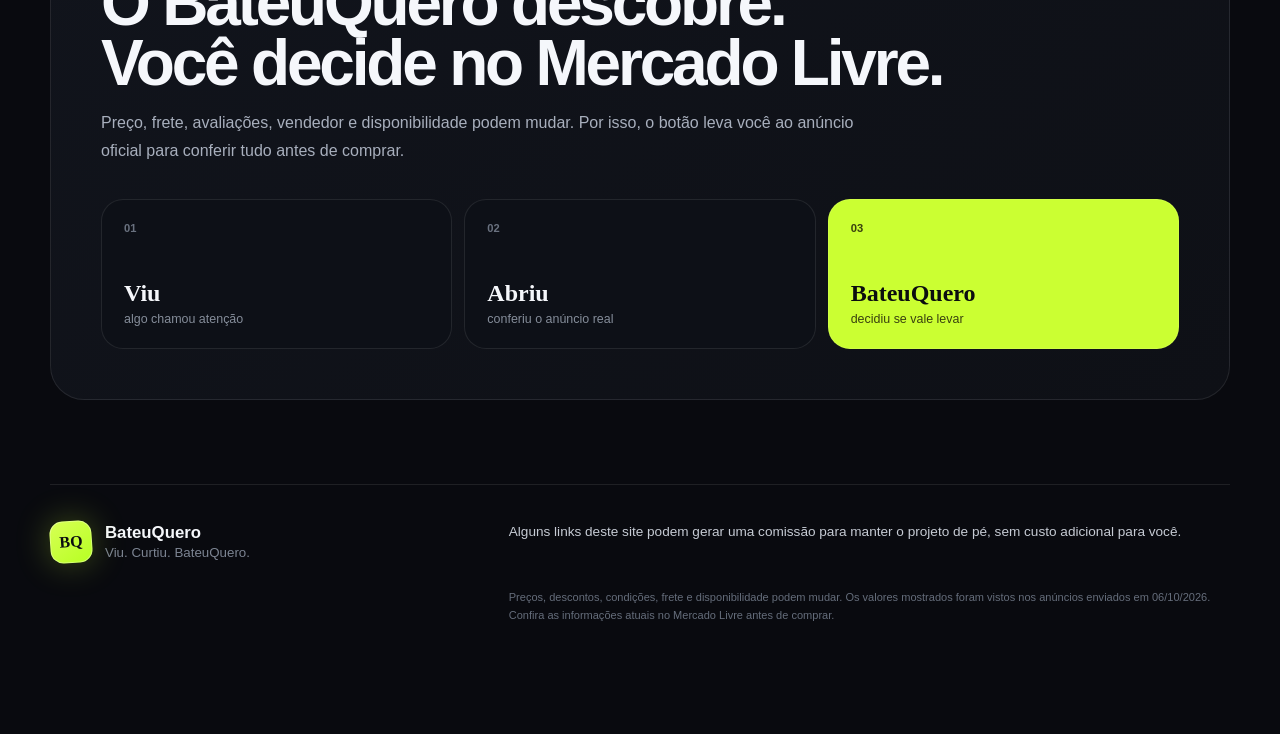
==== commit 6b044c48: "BateuQuero V4: redesign completo e 10 produtos" ====
--- a/index.html
+++ b/index.html
@@ -1,169 +1,191 @@
-<!DOCTYPE html>
+<!doctype html>
 <html lang="pt-BR">
 <head>
-  <meta charset="UTF-8" />
-  <meta name="viewport" content="width=device-width, initial-scale=1.0" />
-  <meta name="theme-color" content="#0b0b0f" />
-  <meta name="description" content="BateuQuero — achados que dão vontade de levar." />
-  <title>BateuQuero — viu, bateu, quero.</title>
+  <meta charset="utf-8">
+  <meta name="viewport" content="width=device-width, initial-scale=1">
+  <meta name="theme-color" content="#090a0f">
+  <meta name="description" content="BateuQuero — achados que fazem você parar o scroll.">
+  <title>BateuQuero — achados que dão vontade</title>
   <link rel="preconnect" href="https://fonts.googleapis.com">
   <link rel="preconnect" href="https://fonts.gstatic.com" crossorigin>
   <link href="https://fonts.googleapis.com/css2?family=Manrope:wght@400;500;600;700;800&family=Space+Grotesk:wght@500;600;700&display=swap" rel="stylesheet">
-  <link rel="stylesheet" href="style.css" />
+  <link rel="stylesheet" href="style.css">
 </head>
 <body>
-  <div class="grain"></div>
-
+  <div class="noise" aria-hidden="true"></div>
   <header class="topbar">
     <a class="brand" href="#top" aria-label="BateuQuero, início">
       <span class="brand-mark">BQ</span>
       <span class="brand-copy">Bateu<span>Quero</span></span>
     </a>
-
-    <nav class="desktop-nav" aria-label="Navegação principal">
-      <a href="#destaque">Destaque</a>
+    <nav class="desktop-nav">
+      <a href="#radar">Radar</a>
       <a href="#achados">Achados</a>
+      <a href="#categorias">Categorias</a>
       <a href="#como-funciona">Como funciona</a>
     </nav>
-
-    <button class="icon-btn" id="favTop" aria-label="Ver favoritos">
+    <button class="favorite-pill" id="favTop" aria-label="Abrir favoritos">
       <span>♡</span><b id="favCount">0</b>
     </button>
   </header>
 
   <main id="top">
-    <section class="hero">
+    <section class="hero section-shell">
       <div class="hero-copy">
-        <div class="eyebrow"><i></i> curadoria de coisas que dão vontade</div>
-        <h1>Você não veio comprar.<br><span>Mas olha isso.</span></h1>
-        <p>Tecnologia, casa, beleza e ferramentas escolhidas para dar aquela sensação de “como eu não tinha visto isso antes?”.</p>
+        <span class="eyebrow"><i></i> curadoria BQ • 10 achados reais</span>
+        <h1>Coisas que você<br><span>não estava procurando.</span></h1>
+        <p class="hero-lead">E provavelmente é por isso que funcionam tão bem. Tecnologia, casa, beleza, esporte e ferramentas escolhidos para dar aquele <strong>“pera… deixa eu ver isso.”</strong></p>
         <div class="hero-actions">
-          <a class="btn btn-primary" href="#achados">Quero ver os achados <span>→</span></a>
-          <button class="btn btn-ghost" id="surpriseBtn">Me surpreende ✦</button>
+          <a class="btn btn-primary" href="#achados">Ver os achados <span>→</span></a>
+          <button class="btn btn-secondary" id="surpriseBtn">Me surpreende ✦</button>
         </div>
-        <div class="trustline">
+        <div class="hero-proof">
           <span>✓ sem cadastro</span>
-          <span>✓ links reais</span>
           <span>✓ compra no Mercado Livre</span>
+          <span>✓ sem contador falso</span>
         </div>
       </div>
 
-      <div class="hero-stage" aria-hidden="true">
-        <div class="orbit orbit-a"></div>
-        <div class="orbit orbit-b"></div>
-        <div class="floating-card fc-1"><span>🔥</span><b>bateu curiosidade?</b><small>abre e confere</small></div>
-        <div class="floating-card fc-2"><span>⚡</span><b>garimpo rápido</b><small>sem caçar por horas</small></div>
-        <div class="floating-card fc-3"><span>👀</span><b>você viu</b><small>agora tenta esquecer</small></div>
-        <div class="hero-object">
-          <div class="object-glow"></div>
-          <div class="object-core">?</div>
+      <div class="hero-art" aria-hidden="true">
+        <div class="hero-gridlines"></div>
+        <div class="hero-orbit orbit-1"></div>
+        <div class="hero-orbit orbit-2"></div>
+        <div class="hero-product" id="heroProductPreview"></div>
+        <div class="hero-label label-a">ACHADO DO DIA</div>
+        <div class="hero-label label-b">clique perigoso ↗</div>
+        <div class="hero-label label-c">BQ RADAR • ON</div>
+      </div>
+    </section>
+
+    <section class="radar section-shell" id="radar">
+      <div class="radar-card">
+        <div class="radar-intro">
+          <span class="section-kicker">RADAR BQ</span>
+          <h2>Hoje o garimpo veio forte.</h2>
+          <p>Preço muda rápido; o que não muda é nossa regra: nada de estoque fake, cronômetro inventado ou avaliação fabricada.</p>
+        </div>
+        <div class="radar-stats">
+          <div class="stat"><strong>10</strong><span>achados</span></div>
+          <div class="stat"><strong>7</strong><span>categorias</span></div>
+          <div class="stat"><strong>58%</strong><span>maior desconto</span></div>
+          <div class="stat"><strong>R$ 67</strong><span>menor preço</span></div>
         </div>
       </div>
     </section>
 
-    <section class="search-zone">
-      <div class="searchbox">
-        <span>⌕</span>
-        <input id="searchInput" type="search" placeholder="Busque pelos achados de hoje..." autocomplete="off" />
-        <kbd>/</kbd>
+    <section class="section-shell spotlight" id="destaque">
+      <div class="section-head">
+        <div>
+          <span class="section-kicker">🔥 ABRE PRIMEIRO</span>
+          <h2>Escolha do dia</h2>
+        </div>
+        <p>Um produto grande o bastante para puxar o olhar antes do catálogo.</p>
       </div>
-      <div class="chips" id="categoryChips"></div>
+      <div id="featuredProduct"></div>
     </section>
 
-    <section class="section" id="destaque">
-      <div class="section-head">
-        <div>
-          <span class="section-kicker">🔥 PRA ABRIR PRIMEIRO</span>
-          <h2>Escolha do dia</h2>
-        </div>
-        <button class="text-btn" data-filter="Todos">ver todos →</button>
-      </div>
-      <div class="featured" id="featuredProduct"></div>
-    </section>
-
-    <section class="ticker-wrap" aria-label="Destaques rápidos">
-      <div class="ticker">
-        <span>5 ACHADOS REAIS DE HOJE</span><i>✦</i>
-        <span>VOCÊ CONFERE O PREÇO NO MERCADO LIVRE</span><i>✦</i>
-        <span>SEM CONTADOR FALSO</span><i>✦</i>
-        <span>SEM PREÇO INVENTADO</span><i>✦</i>
-        <span>5 ACHADOS REAIS DE HOJE</span><i>✦</i>
-        <span>VOCÊ COMPRA NO MARKETPLACE</span><i>✦</i>
+    <section class="ticker" aria-label="Informações rápidas">
+      <div class="ticker-track">
+        <span>10 ACHADOS REAIS</span><i>✦</i>
+        <span>PREÇOS VISTOS EM 06/10/2026</span><i>✦</i>
+        <span>CONFIRA O VALOR ATUAL NO MERCADO LIVRE</span><i>✦</i>
+        <span>SEM URGÊNCIA INVENTADA</span><i>✦</i>
+        <span>10 ACHADOS REAIS</span><i>✦</i>
+        <span>VOCÊ COMPRA DIRETO NO MARKETPLACE</span><i>✦</i>
       </div>
     </section>
 
-    <section class="section" id="achados">
-      <div class="section-head">
+    <section class="discovery section-shell" id="achados">
+      <div class="section-head discovery-head">
         <div>
           <span class="section-kicker">✦ GARIMPO DO DIA</span>
-          <h2>Coisas que dão vontade de clicar</h2>
+          <h2>Coisas que dão vontade de clicar.</h2>
         </div>
-        <div class="result-meta"><span id="resultCount">0</span> achados</div>
+        <div class="discovery-tools">
+          <div class="searchbox">
+            <span>⌕</span>
+            <input id="searchInput" type="search" placeholder="Buscar no garimpo..." autocomplete="off">
+            <kbd>/</kbd>
+          </div>
+          <select id="sortSelect" aria-label="Ordenar produtos">
+            <option value="featured">Mais interessantes</option>
+            <option value="discount">Maior desconto</option>
+            <option value="low">Menor preço</option>
+            <option value="high">Maior preço</option>
+          </select>
+        </div>
       </div>
+
+      <div class="chips" id="categoryChips"></div>
+      <div class="result-line"><span id="resultCount">10</span> achados encontrados</div>
       <div class="product-grid" id="productGrid"></div>
       <div class="empty-state" id="emptyState" hidden>
-        <div>¯\_(ツ)_/¯</div>
-        <h3>Nada por aqui ainda.</h3>
-        <p>Tenta outra busca.</p>
+        <strong>¯\_(ツ)_/¯</strong>
+        <h3>Nada por aqui.</h3>
+        <p>Tenta outra busca ou volta para “Todos”.</p>
       </div>
     </section>
 
-    <section class="section mini-section" id="como-funciona">
-      <div class="mini-banner">
-        <div>
-          <span class="section-kicker">🔒 SEM PEGADINHA</span>
-          <h2>Você decide no Mercado Livre</h2>
-          <p>O BateuQuero faz a curadoria. Preço, frete, avaliações, vendedor e disponibilidade são conferidos na página oficial antes da compra.</p>
-        </div>
-        <a class="btn btn-light" href="#achados">Ver os achados →</a>
+    <section class="section-shell desire-strip">
+      <div class="desire-copy">
+        <span class="section-kicker">VOCÊ PROVAVELMENTE NÃO PRECISA DISSO…</span>
+        <h2>…mas agora vai querer saber o que é.</h2>
+        <p>Essa seção existe para uma coisa: quebrar o padrão do catálogo e fazer o próximo achado parecer uma descoberta.</p>
+        <button class="btn btn-light" id="randomReveal">Revelar um achado →</button>
+      </div>
+      <div class="mystery-card" id="mysteryCard" aria-live="polite">
+        <span class="mystery-index">BQ / ?</span>
+        <div class="mystery-orb">?</div>
+        <small>toca em “revelar”</small>
       </div>
     </section>
 
-    <section class="manifesto section">
-      <div class="manifesto-card">
-        <span class="manifesto-number">01</span>
-        <h3>Viu.</h3>
-        <p>Algo chama sua atenção em poucos segundos.</p>
+    <section class="section-shell category-showcase" id="categorias">
+      <div class="section-head">
+        <div>
+          <span class="section-kicker">NÃO É SÓ PREÇO</span>
+          <h2>Escolhe pelo tipo de vontade.</h2>
+        </div>
       </div>
-      <div class="manifesto-card">
-        <span class="manifesto-number">02</span>
-        <h3>Abriu.</h3>
-        <p>Você confere o anúncio e as condições reais no Mercado Livre.</p>
-      </div>
-      <div class="manifesto-card accent">
-        <span class="manifesto-number">03</span>
-        <h3>BateuQuero.</h3>
-        <p>Se fizer sentido, você compra direto no marketplace.</p>
+      <div class="category-cards" id="categoryCards"></div>
+    </section>
+
+    <section class="section-shell trust-section" id="como-funciona">
+      <div class="trust-card">
+        <span class="section-kicker">🔒 SEM PEGADINHA</span>
+        <h2>O BateuQuero descobre.<br>Você decide no Mercado Livre.</h2>
+        <p>Preço, frete, avaliações, vendedor e disponibilidade podem mudar. Por isso, o botão leva você ao anúncio oficial para conferir tudo antes de comprar.</p>
+        <div class="trust-steps">
+          <div><b>01</b><strong>Viu</strong><span>algo chamou atenção</span></div>
+          <div><b>02</b><strong>Abriu</strong><span>conferiu o anúncio real</span></div>
+          <div class="accent"><b>03</b><strong>BateuQuero</strong><span>decidiu se vale levar</span></div>
+        </div>
       </div>
     </section>
   </main>
 
-  <footer>
+  <footer class="section-shell">
     <div class="footer-brand">
-      <div class="brand-mark">BQ</div>
-      <div>
-        <strong>BateuQuero</strong>
-        <p>Viu. Curtiu. Bateu quero.</p>
-      </div>
+      <span class="brand-mark">BQ</span>
+      <div><strong>BateuQuero</strong><small>Viu. Curtiu. BateuQuero.</small></div>
     </div>
     <p class="affiliate-note">Alguns links deste site podem gerar uma comissão para manter o projeto de pé, sem custo adicional para você.</p>
-    <p class="fineprint">Preços, condições, frete e disponibilidade podem mudar. Confira as informações finais no Mercado Livre antes de comprar.</p>
+    <p class="fineprint">Preços, descontos, condições, frete e disponibilidade podem mudar. Os valores mostrados foram vistos nos anúncios enviados em 06/10/2026. Confira as informações atuais no Mercado Livre antes de comprar.</p>
   </footer>
 
   <nav class="mobile-nav" aria-label="Navegação mobile">
     <a href="#top"><span>⌂</span><small>Início</small></a>
-    <a href="#destaque"><span>🔥</span><small>Destaque</small></a>
+    <a href="#achados"><span>🔥</span><small>Achados</small></a>
     <button id="mobileSearchBtn"><span>⌕</span><small>Buscar</small></button>
     <button id="favMobile"><span>♡</span><small>Salvos</small></button>
   </nav>
 
-  <dialog id="productModal" class="modal">
+  <dialog class="modal" id="productModal">
     <button class="modal-close" id="modalClose" aria-label="Fechar">×</button>
     <div id="modalContent"></div>
   </dialog>
 
   <div class="toast" id="toast" role="status" aria-live="polite"></div>
   <script src="app.js"></script>
-  <!-- deploy-trigger: vercel-connected -->
 </body>
 </html>
--- a/style.css
+++ b/style.css
@@ -1,354 +1,457 @@
-:root {
-  --bg: #0a0a0d;
-  --panel: #121218;
-  --panel-2: #181820;
-  --ink: #f7f7fa;
-  --muted: #a5a5b0;
-  --line: rgba(255,255,255,.10);
-  --acid: #d9ff43;
-  --acid-2: #b7ff2a;
-  --violet: #8c6dff;
-  --pink: #ff5ba7;
-  --shadow: 0 28px 80px rgba(0,0,0,.42);
-}
 
-* { box-sizing: border-box; }
-html { scroll-behavior: smooth; }
-body {
-  margin: 0;
-  background:
-    radial-gradient(circle at 82% -10%, rgba(140,109,255,.18), transparent 28%),
-    radial-gradient(circle at 6% 30%, rgba(217,255,67,.08), transparent 24%),
+:root{
+  --bg:#090a0f;
+  --panel:#11131b;
+  --panel-2:#151823;
+  --text:#f5f7fb;
+  --muted:#9ba2b3;
+  --line:rgba(255,255,255,.09);
+  --acid:#cbff32;
+  --acid-2:#9dff47;
+  --shadow:0 28px 80px rgba(0,0,0,.38);
+  --radius:28px;
+}
+*{box-sizing:border-box}
+html{scroll-behavior:smooth}
+body{
+  margin:0;
+  background:
+    radial-gradient(circle at 15% 0%, rgba(124,58,237,.14), transparent 28%),
+    radial-gradient(circle at 90% 7%, rgba(203,255,50,.08), transparent 26%),
     var(--bg);
-  color: var(--ink);
-  font-family: "Manrope", system-ui, sans-serif;
-  min-height: 100vh;
-  overflow-x: hidden;
-}
-button, input { font: inherit; }
-button, a { -webkit-tap-highlight-color: transparent; }
-a { color: inherit; text-decoration: none; }
+  color:var(--text);
+  font-family:"Manrope",sans-serif;
+  min-height:100vh;
+}
+a{color:inherit;text-decoration:none}
+button,input,select{font:inherit}
+button{color:inherit}
+.noise{
+  position:fixed;inset:0;pointer-events:none;z-index:-1;opacity:.18;
+  background-image:url("data:image/svg+xml,%3Csvg viewBox='0 0 200 200' xmlns='http://www.w3.org/2000/svg'%3E%3Cfilter id='n'%3E%3CfeTurbulence type='fractalNoise' baseFrequency='.8' numOctaves='4' stitchTiles='stitch'/%3E%3C/filter%3E%3Crect width='100%25' height='100%25' filter='url(%23n)' opacity='.12'/%3E%3C/svg%3E");
+}
+.section-shell{width:min(1180px,calc(100% - 40px));margin-inline:auto}
+.topbar{
+  position:sticky;top:0;z-index:40;
+  height:76px;padding:0 max(24px,calc((100vw - 1180px)/2));
+  display:flex;align-items:center;justify-content:space-between;
+  background:rgba(9,10,15,.8);backdrop-filter:blur(18px);
+  border-bottom:1px solid var(--line);
+}
+.brand{display:flex;align-items:center;gap:12px;font-weight:800}
+.brand-mark{
+  width:42px;height:42px;border-radius:13px;
+  display:grid;place-items:center;
+  background:linear-gradient(145deg,#d7ff55,#b7ff22);
+  color:#0b0d10;font-family:"Space Grotesk";font-weight:700;
+  box-shadow:0 0 34px rgba(203,255,50,.28),inset 0 0 0 1px rgba(255,255,255,.35);
+  transform:rotate(-4deg);
+}
+.brand-copy{font-size:1.1rem}
+.brand-copy span{color:var(--acid)}
+.desktop-nav{display:flex;gap:28px}
+.desktop-nav a{font-size:.9rem;font-weight:700;color:#cfd3dd;transition:.2s}
+.desktop-nav a:hover{color:#fff}
+.favorite-pill{
+  display:flex;align-items:center;gap:8px;
+  min-width:68px;height:44px;padding:0 15px;border-radius:15px;
+  border:1px solid var(--line);background:#12141c;cursor:pointer;
+}
+.favorite-pill span{font-size:1.2rem}
+.favorite-pill b{
+  width:22px;height:22px;border-radius:999px;display:grid;place-items:center;
+  background:var(--acid);color:#0d0f10;font-size:.72rem;
+}
+.hero{
+  min-height:670px;padding:84px 0 58px;
+  display:grid;grid-template-columns:1.05fr .95fr;gap:62px;align-items:center;
+}
+.eyebrow,.section-kicker{
+  display:inline-flex;align-items:center;gap:8px;
+  font-size:.76rem;font-weight:800;letter-spacing:.14em;text-transform:uppercase;
+  color:var(--acid);
+}
+.eyebrow i{width:7px;height:7px;border-radius:50%;background:var(--acid);box-shadow:0 0 14px var(--acid)}
+.hero h1,.section-head h2,.radar-intro h2,.desire-copy h2,.trust-card h2{
+  font-family:"Space Grotesk",sans-serif;
+  margin:14px 0 0;letter-spacing:-.05em;line-height:.94;
+}
+.hero h1{font-size:clamp(3.4rem,7vw,6.6rem);max-width:820px}
+.hero h1 span{color:var(--acid)}
+.hero-lead{
+  color:#b4bac7;font-size:1.1rem;line-height:1.8;max-width:720px;margin:26px 0 0;
+}
+.hero-lead strong{color:#fff}
+.hero-actions{display:flex;gap:14px;margin-top:32px;flex-wrap:wrap}
+.btn{
+  min-height:54px;padding:0 20px;border-radius:16px;border:1px solid var(--line);
+  display:inline-flex;align-items:center;justify-content:center;gap:12px;
+  font-weight:800;cursor:pointer;transition:.22s ease;
+}
+.btn:hover{transform:translateY(-2px)}
+.btn-primary{
+  background:linear-gradient(135deg,#d7ff54,#b8ff2a);
+  color:#0a0d0f;border-color:transparent;
+  box-shadow:0 16px 38px rgba(203,255,50,.16);
+}
+.btn-secondary{background:rgba(255,255,255,.035);color:#fff}
+.btn-light{background:#fff;color:#0b0d10;border-color:#fff}
+.hero-proof{display:flex;gap:18px;flex-wrap:wrap;margin-top:22px;color:#8f95a3;font-size:.78rem;font-weight:700}
+.hero-art{
+  position:relative;min-height:530px;border:1px solid var(--line);
+  border-radius:38px;overflow:hidden;
+  background:
+    radial-gradient(circle at 50% 50%,rgba(203,255,50,.14),transparent 34%),
+    radial-gradient(circle at 80% 10%,rgba(124,58,237,.18),transparent 32%),
+    linear-gradient(145deg,#11141e,#0d0f16);
+  box-shadow:var(--shadow);
+}
+.hero-gridlines{
+  position:absolute;inset:0;opacity:.23;
+  background-image:linear-gradient(rgba(255,255,255,.08) 1px,transparent 1px),linear-gradient(90deg,rgba(255,255,255,.08) 1px,transparent 1px);
+  background-size:44px 44px;mask-image:linear-gradient(to bottom,rgba(0,0,0,.8),transparent);
+}
+.hero-orbit{position:absolute;border:1px solid rgba(203,255,50,.16);border-radius:50%;inset:50%;transform:translate(-50%,-50%)}
+.orbit-1{width:350px;height:350px}
+.orbit-2{width:470px;height:470px}
+.hero-product{
+  position:absolute;left:50%;top:50%;transform:translate(-50%,-50%);
+  width:62%;aspect-ratio:1;border-radius:34px;overflow:hidden;
+  background:white;box-shadow:0 22px 70px rgba(0,0,0,.35),0 0 70px rgba(203,255,50,.12);
+  rotate:-3deg;
+}
+.hero-product img{width:100%;height:100%;object-fit:contain;padding:8%;display:block}
+.hero-label{
+  position:absolute;padding:10px 13px;border-radius:12px;border:1px solid rgba(255,255,255,.11);
+  background:rgba(16,18,25,.78);backdrop-filter:blur(14px);font-size:.68rem;font-weight:800;letter-spacing:.09em;
+}
+.label-a{left:7%;top:11%;color:var(--acid)}
+.label-b{right:5%;top:27%;transform:rotate(5deg)}
+.label-c{left:9%;bottom:10%;color:#aab1c0}
+.radar{padding:6px 0 64px}
+.radar-card{
+  display:grid;grid-template-columns:1.1fr 1fr;gap:36px;align-items:center;
+  border:1px solid var(--line);border-radius:30px;padding:32px;
+  background:linear-gradient(120deg,rgba(255,255,255,.045),rgba(255,255,255,.018));
+}
+.radar-intro h2{font-size:2rem}
+.radar-intro p{color:var(--muted);line-height:1.7;max-width:620px;margin:14px 0 0}
+.radar-stats{display:grid;grid-template-columns:repeat(4,1fr);gap:10px}
+.stat{
+  padding:22px 12px;border-radius:20px;border:1px solid var(--line);
+  background:#0d1017;text-align:center;
+}
+.stat strong{display:block;font-family:"Space Grotesk";font-size:1.8rem;color:#fff;letter-spacing:-.05em}
+.stat span{display:block;color:#8e96a5;font-size:.7rem;margin-top:5px}
+.spotlight{padding:34px 0 70px}
+.section-head{display:flex;justify-content:space-between;align-items:end;gap:28px;margin-bottom:26px}
+.section-head h2{font-size:clamp(2.2rem,5vw,4rem)}
+.section-head>p{max-width:430px;color:var(--muted);line-height:1.6;text-align:right}
+.featured-card{
+  position:relative;overflow:hidden;display:grid;grid-template-columns:1.08fr .92fr;
+  min-height:480px;border-radius:34px;border:1px solid var(--line);
+  background:#10121a;box-shadow:var(--shadow);
+}
+.featured-media{
+  position:relative;padding:34px;overflow:hidden;
+  background:
+    radial-gradient(circle at 30% 25%,color-mix(in srgb,var(--a) 38%,transparent),transparent 28%),
+    radial-gradient(circle at 80% 78%,color-mix(in srgb,var(--b) 30%,transparent),transparent 34%),
+    linear-gradient(145deg,#171a25,#0f1119);
+}
+.featured-media:before,.product-stage:before{
+  content:"";position:absolute;inset:0;opacity:.28;
+  background-image:linear-gradient(rgba(255,255,255,.08) 1px,transparent 1px),linear-gradient(90deg,rgba(255,255,255,.08) 1px,transparent 1px);
+  background-size:32px 32px;
+}
+.visual-code{
+  position:absolute;left:24px;top:22px;z-index:3;
+  font-size:.67rem;font-weight:800;letter-spacing:.14em;color:rgba(255,255,255,.72);
+}
+.visual-chip{
+  position:absolute;right:22px;top:20px;z-index:3;
+  padding:8px 11px;border-radius:999px;background:var(--acid);color:#0b0d10;font-size:.66rem;font-weight:900;
+}
+.featured-shot{
+  position:absolute;inset:12% 10%;z-index:2;border-radius:30px;background:#fff;
+  box-shadow:0 28px 90px rgba(0,0,0,.45);transform:rotate(-2deg);
+  overflow:hidden;border:1px solid rgba(255,255,255,.45);
+}
+.featured-shot img{width:100%;height:100%;object-fit:contain;padding:7%;display:block}
+.featured-deco{
+  position:absolute;right:5%;bottom:8%;z-index:3;
+  width:92px;height:92px;border-radius:50%;border:1px solid rgba(255,255,255,.16);
+  display:grid;place-items:center;font-family:"Space Grotesk";font-size:1.8rem;color:var(--acid);backdrop-filter:blur(8px);
+}
+.featured-info{padding:52px 48px;display:flex;flex-direction:column;justify-content:center}
+.featured-info h3{font-family:"Space Grotesk";font-size:clamp(2rem,4vw,3.8rem);line-height:1;letter-spacing:-.05em;margin:14px 0}
+.featured-info .hook{color:#aeb5c3;line-height:1.75;margin:0;max-width:560px}
+.price-stack{margin-top:24px}
+.old-price{display:block;color:#6f7683;text-decoration:line-through;font-size:.9rem}
+.price-row{display:flex;align-items:center;gap:10px;flex-wrap:wrap;margin-top:2px}
+.price-row strong{font-family:"Space Grotesk";font-size:clamp(2.1rem,4vw,3.1rem);letter-spacing:-.05em}
+.discount-pill{padding:6px 10px;border-radius:999px;background:var(--acid);color:#0a0d0f;font-size:.7rem;font-weight:900}
+.installments{display:block;margin-top:7px;color:#9299a8;font-size:.82rem}
+.product-actions{display:flex;gap:12px;margin-top:26px}
+.icon-save{width:56px;padding:0;font-size:1.25rem}
+.price-note{font-size:.68rem;color:#777f8f;line-height:1.5;margin-top:14px}
+.ticker{overflow:hidden;border-block:1px solid var(--line);background:#0e1016}
+.ticker-track{width:max-content;display:flex;align-items:center;gap:20px;padding:16px 0;animation:ticker 28s linear infinite}
+.ticker-track span{font-size:.75rem;font-weight:800;letter-spacing:.12em;color:#dbe0e8}
+.ticker-track i{color:var(--acid)}
+@keyframes ticker{to{transform:translateX(-50%)}}
+.discovery{padding:78px 0}
+.discovery-head{align-items:center}
+.discovery-tools{display:flex;gap:10px;align-items:center}
+.searchbox{
+  height:48px;min-width:300px;border:1px solid var(--line);border-radius:15px;
+  display:flex;align-items:center;gap:10px;padding:0 14px;background:#10121a;
+}
+.searchbox input{flex:1;background:transparent;border:0;outline:0;color:#fff;min-width:0}
+.searchbox input::placeholder{color:#747b88}
+.searchbox kbd{font-size:.68rem;color:#777f8f;border:1px solid var(--line);padding:3px 6px;border-radius:6px}
+#sortSelect{
+  height:48px;border-radius:15px;border:1px solid var(--line);background:#10121a;color:#fff;padding:0 14px;outline:0;
+}
+.chips{display:flex;gap:8px;flex-wrap:wrap;margin:20px 0 10px}
+.chip{
+  padding:10px 14px;border-radius:999px;border:1px solid var(--line);
+  background:#0f1118;color:#9aa2b1;font-weight:700;font-size:.78rem;cursor:pointer;transition:.18s;
+}
+.chip:hover,.chip.active{color:#0b0e0f;background:var(--acid);border-color:var(--acid)}
+.result-line{color:#77808f;font-size:.78rem;margin:14px 0 22px}
+.product-grid{display:grid;grid-template-columns:repeat(3,1fr);gap:18px}
+.product-card{
+  position:relative;overflow:hidden;border:1px solid var(--line);border-radius:28px;
+  background:linear-gradient(180deg,#141720,#10121a);transition:.25s ease;
+}
+.product-card:hover{transform:translateY(-5px);border-color:rgba(255,255,255,.16);box-shadow:0 26px 70px rgba(0,0,0,.28)}
+.product-stage{
+  position:relative;aspect-ratio:1.05/1;overflow:hidden;padding:22px;
+  background:
+    radial-gradient(circle at 20% 15%,color-mix(in srgb,var(--a) 30%,transparent),transparent 28%),
+    radial-gradient(circle at 83% 78%,color-mix(in srgb,var(--b) 26%,transparent),transparent 35%),
+    #151824;
+}
+.stage-top{position:absolute;left:18px;right:18px;top:16px;z-index:5;display:flex;justify-content:space-between;align-items:center;gap:8px}
+.tag{
+  display:inline-flex;align-items:center;max-width:70%;padding:8px 10px;border-radius:999px;
+  background:rgba(12,14,20,.82);border:1px solid rgba(255,255,255,.1);
+  backdrop-filter:blur(10px);font-size:.62rem;font-weight:900;letter-spacing:.05em;text-transform:uppercase;
+}
+.tag.acid{background:var(--acid);color:#0a0d0f;border:0;white-space:nowrap}
+.stage-label{
+  position:absolute;left:18px;bottom:17px;z-index:5;font-size:.58rem;font-weight:800;letter-spacing:.16em;color:rgba(255,255,255,.55);
+}
+.stage-symbol{
+  position:absolute;right:18px;bottom:14px;z-index:5;
+  width:34px;height:34px;border-radius:50%;border:1px solid rgba(255,255,255,.13);display:grid;place-items:center;color:var(--acid);
+}
+.product-shot{
+  position:absolute;z-index:2;inset:14% 8% 11%;overflow:hidden;
+  border-radius:24px;background:#fff;box-shadow:0 20px 54px rgba(0,0,0,.34);
+  transition:.3s ease;
+}
+.product-shot img{width:100%;height:100%;object-fit:contain;padding:7%;display:block}
+.product-card:hover .product-shot{transform:scale(1.025) rotate(-1deg)}
+.product-body{padding:22px}
+.product-category{font-size:.67rem;font-weight:800;letter-spacing:.1em;color:#7f8898;text-transform:uppercase}
+.product-title{font-family:"Space Grotesk";font-size:1.22rem;line-height:1.12;letter-spacing:-.035em;margin:8px 0 0}
+.product-short{color:#a5adba;line-height:1.55;font-size:.84rem;min-height:2.6em;margin:13px 0 0}
+.product-card .price-stack{margin-top:18px}
+.product-card .price-row strong{font-size:1.65rem}
+.card-actions{display:flex;gap:9px;margin-top:18px}
+.card-actions .btn{min-height:48px;padding-inline:16px;font-size:.82rem;flex:1}
+.card-actions .icon-save{flex:0 0 48px}
+.desire-strip{
+  margin-top:4px;margin-bottom:78px;
+  min-height:390px;padding:48px;border-radius:34px;border:1px solid var(--line);
+  display:grid;grid-template-columns:1fr .8fr;gap:48px;align-items:center;
+  background:
+    radial-gradient(circle at 80% 20%,rgba(203,255,50,.14),transparent 35%),
+    linear-gradient(135deg,#161922,#0d0f16);
+  overflow:hidden;position:relative;
+}
+.desire-strip:before{
+  content:"";position:absolute;inset:0;opacity:.12;
+  background-image:linear-gradient(rgba(255,255,255,.12) 1px,transparent 1px),linear-gradient(90deg,rgba(255,255,255,.12) 1px,transparent 1px);
+  background-size:36px 36px;
+}
+.desire-copy,.mystery-card{position:relative;z-index:2}
+.desire-copy h2{font-size:clamp(2.4rem,5vw,4.6rem)}
+.desire-copy p{max-width:650px;color:#a8afbc;line-height:1.7}
+.mystery-card{
+  width:min(340px,100%);aspect-ratio:.88;margin-left:auto;border-radius:30px;border:1px solid rgba(255,255,255,.12);
+  background:rgba(255,255,255,.04);display:flex;flex-direction:column;align-items:center;justify-content:center;gap:18px;overflow:hidden;
+  box-shadow:0 30px 90px rgba(0,0,0,.3);
+}
+.mystery-card.revealed{background:#fff;color:#0b0d10}
+.mystery-card img{width:100%;height:100%;object-fit:contain;padding:8%}
+.mystery-index{position:absolute;top:18px;left:18px;font-size:.68rem;font-weight:900;letter-spacing:.12em}
+.mystery-orb{
+  width:132px;height:132px;border-radius:38%;display:grid;place-items:center;font-family:"Space Grotesk";font-size:4rem;font-weight:700;
+  color:#0b0d10;background:var(--acid);box-shadow:0 0 80px rgba(203,255,50,.28);transform:rotate(8deg);
+}
+.mystery-card small{color:#8e96a5}
+.category-showcase{padding:18px 0 78px}
+.category-cards{display:grid;grid-template-columns:repeat(4,1fr);gap:14px}
+.category-card{
+  min-height:190px;padding:24px;border-radius:24px;border:1px solid var(--line);
+  background:linear-gradient(145deg,#141721,#0e1017);position:relative;overflow:hidden;cursor:pointer;transition:.22s;
+}
+.category-card:hover{transform:translateY(-3px);border-color:rgba(255,255,255,.17)}
+.category-card:after{content:"";position:absolute;width:140px;height:140px;border-radius:50%;right:-50px;bottom:-60px;background:var(--glow);filter:blur(18px);opacity:.35}
+.category-card span{font-size:.72rem;color:#7f8795}
+.category-card h3{font-family:"Space Grotesk";font-size:1.55rem;margin:8px 0 0}
+.category-card b{position:absolute;bottom:20px;left:24px;color:var(--acid);font-size:.78rem}
+.trust-section{padding:0 0 84px}
+.trust-card{
+  border:1px solid var(--line);border-radius:34px;padding:50px;
+  background:linear-gradient(145deg,#11141c,#0e1016);
+}
+.trust-card h2{font-size:clamp(2.2rem,5vw,4.4rem)}
+.trust-card>p{max-width:760px;color:#a8afbd;line-height:1.75}
+.trust-steps{display:grid;grid-template-columns:repeat(3,1fr);gap:12px;margin-top:34px}
+.trust-steps>div{
+  min-height:150px;padding:22px;border:1px solid var(--line);border-radius:22px;background:#0d1017;
+  display:flex;flex-direction:column;
+}
+.trust-steps b{color:#69717f;font-size:.7rem}
+.trust-steps strong{font-family:"Space Grotesk";font-size:1.5rem;margin-top:auto}
+.trust-steps span{color:#858d9a;font-size:.78rem;margin-top:5px}
+.trust-steps .accent{background:var(--acid);color:#0b0d0f}
+.trust-steps .accent b,.trust-steps .accent span{color:#39410f}
+footer{
+  padding:36px 0 110px;border-top:1px solid var(--line);
+  display:grid;grid-template-columns:.75fr 1.25fr;gap:26px;align-items:start;
+}
+.footer-brand{display:flex;gap:13px;align-items:center}
+.footer-brand strong{display:block;font-size:1.05rem}
+.footer-brand small{display:block;color:#7c8492;margin-top:2px}
+.affiliate-note{margin:0;color:#c6cbd4;font-size:.85rem;line-height:1.65}
+.fineprint{grid-column:2;color:#656d7b;font-size:.69rem;line-height:1.6;margin:0}
+.mobile-nav{display:none}
+.modal{
+  width:min(920px,calc(100% - 28px));max-height:88vh;border:1px solid var(--line);border-radius:30px;padding:0;
+  background:#10131a;color:#fff;box-shadow:0 40px 120px rgba(0,0,0,.6);overflow:auto;
+}
+.modal::backdrop{background:rgba(0,0,0,.74);backdrop-filter:blur(8px)}
+.modal-close{
+  position:sticky;float:right;top:14px;right:14px;z-index:10;width:42px;height:42px;border-radius:50%;
+  border:1px solid var(--line);background:#171a22;color:#fff;font-size:1.45rem;cursor:pointer;
+}
+.modal-grid{display:grid;grid-template-columns:.95fr 1.05fr;min-height:590px}
+.modal-media{
+  min-height:590px;padding:34px;position:relative;overflow:hidden;
+  background:
+    radial-gradient(circle at 20% 15%,color-mix(in srgb,var(--a) 32%,transparent),transparent 30%),
+    radial-gradient(circle at 80% 80%,color-mix(in srgb,var(--b) 28%,transparent),transparent 34%),
+    #151823;
+}
+.modal-media:before{content:"";position:absolute;inset:0;opacity:.2;background-image:linear-gradient(rgba(255,255,255,.09) 1px,transparent 1px),linear-gradient(90deg,rgba(255,255,255,.09) 1px,transparent 1px);background-size:30px 30px}
+.modal-shot{position:absolute;inset:12%;z-index:2;border-radius:28px;background:#fff;overflow:hidden;box-shadow:0 22px 70px rgba(0,0,0,.35)}
+.modal-shot img{width:100%;height:100%;object-fit:contain;padding:7%}
+.modal-info{padding:52px 42px;display:flex;flex-direction:column;justify-content:center}
+.modal-info h3{font-family:"Space Grotesk";font-size:2.7rem;letter-spacing:-.05em;line-height:1;margin:12px 0}
+.modal-info .hook{color:#aab1be;line-height:1.7}
+.reason-list{display:grid;gap:8px;padding:0;margin:20px 0 0;list-style:none}
+.reason-list li{font-size:.84rem;color:#d5d9e1;padding-left:22px;position:relative}
+.reason-list li:before{content:"✓";position:absolute;left:0;color:var(--acid);font-weight:900}
+.toast{
+  position:fixed;left:50%;bottom:28px;transform:translate(-50%,20px);opacity:0;z-index:90;
+  padding:12px 18px;border-radius:999px;background:#fff;color:#111;font-weight:800;font-size:.82rem;transition:.22s;pointer-events:none;
+}
+.toast.show{opacity:1;transform:translate(-50%,0)}
+.empty-state{text-align:center;padding:70px 20px;color:#8e96a4}
+.empty-state strong{font-size:2rem}
 
-.grain {
-  pointer-events: none;
-  position: fixed; inset: 0; z-index: 50; opacity: .035;
-  background-image: url("data:image/svg+xml,%3Csvg viewBox='0 0 180 180' xmlns='http://www.w3.org/2000/svg'%3E%3Cfilter id='n'%3E%3CfeTurbulence type='fractalNoise' baseFrequency='.9' numOctaves='3' stitchTiles='stitch'/%3E%3C/filter%3E%3Crect width='100%25' height='100%25' filter='url(%23n)' opacity='.7'/%3E%3C/svg%3E");
-}
-
-.topbar {
-  position: sticky; top: 0; z-index: 40;
-  height: 74px; display: flex; align-items: center; justify-content: space-between;
-  padding: 0 max(24px, calc((100vw - 1200px)/2));
-  background: rgba(10,10,13,.74); backdrop-filter: blur(22px);
-  border-bottom: 1px solid rgba(255,255,255,.07);
-}
-.brand { display:flex; align-items:center; gap:10px; font-family:"Space Grotesk", sans-serif; font-weight:700; letter-spacing:-.04em; }
-.brand-mark { width:38px; height:38px; border-radius:11px; display:grid; place-items:center; color:#0b0b0d; background:var(--acid); font-weight:800; letter-spacing:-.08em; transform: rotate(-4deg); box-shadow: 0 10px 30px rgba(217,255,67,.18); }
-.brand-copy { font-size:1.2rem; }
-.brand-copy span { color:var(--acid); }
-.desktop-nav { display:flex; gap:28px; color:#cacad2; font-size:.9rem; font-weight:700; }
-.desktop-nav a:hover { color:white; }
-.icon-btn { position:relative; border:1px solid var(--line); background:#14141a; color:white; height:42px; min-width:46px; padding:0 13px; border-radius:14px; cursor:pointer; display:flex; align-items:center; justify-content:center; gap:6px; }
-.icon-btn span { font-size:1.35rem; }
-.icon-btn b { font-size:.72rem; background:var(--acid); color:#111; border-radius:999px; padding:2px 6px; }
-
-.hero {
-  max-width:1200px; margin:0 auto; min-height:690px; padding:90px 24px 55px;
-  display:grid; grid-template-columns: 1.04fr .96fr; align-items:center; gap:36px;
-}
-.eyebrow { display:inline-flex; align-items:center; gap:10px; color:#d7d7df; font-size:.82rem; font-weight:800; letter-spacing:.08em; text-transform:uppercase; }
-.eyebrow i { width:8px; height:8px; border-radius:50%; background:var(--acid); box-shadow:0 0 0 7px rgba(217,255,67,.12); }
-.hero h1 { margin:24px 0 18px; font-family:"Space Grotesk", sans-serif; font-size:clamp(3.4rem, 6.4vw, 6.65rem); line-height:.91; letter-spacing:-.075em; max-width:720px; }
-.hero h1 span { color:var(--acid); }
-.hero-copy > p { color:var(--muted); font-size:1.08rem; line-height:1.75; max-width:590px; }
-.hero-actions { display:flex; gap:12px; margin-top:30px; flex-wrap:wrap; }
-.btn { border:0; border-radius:15px; padding:15px 19px; font-weight:800; cursor:pointer; display:inline-flex; align-items:center; justify-content:center; gap:11px; transition:.2s ease; }
-.btn:hover { transform:translateY(-2px); }
-.btn-primary { background:var(--acid); color:#101014; box-shadow:0 18px 45px rgba(217,255,67,.14); }
-.btn-primary span { font-size:1.2rem; }
-.btn-ghost { color:white; border:1px solid var(--line); background:#14141a; }
-.btn-light { background:#fff; color:#111; }
-.trustline { display:flex; gap:18px; margin-top:25px; color:#92929e; font-size:.77rem; font-weight:700; flex-wrap:wrap; }
-
-.hero-stage { position:relative; height:540px; display:grid; place-items:center; }
-.orbit { position:absolute; border:1px solid rgba(255,255,255,.08); border-radius:50%; animation:spin 18s linear infinite; }
-.orbit:before { content:""; width:11px; height:11px; border-radius:50%; background:var(--acid); position:absolute; top:17%; left:5%; box-shadow:0 0 24px rgba(217,255,67,.8); }
-.orbit-a { width:435px; height:435px; }
-.orbit-b { width:300px; height:300px; animation-direction:reverse; animation-duration:12s; }
-.hero-object { width:220px; height:280px; border-radius:58px 58px 80px 80px; background:linear-gradient(145deg, #24242d, #111116); border:1px solid rgba(255,255,255,.14); box-shadow: inset 0 1px rgba(255,255,255,.12), 0 50px 110px rgba(0,0,0,.58); display:grid; place-items:center; transform:rotate(7deg); position:relative; overflow:hidden; }
-.hero-object:after { content:""; position:absolute; inset:auto -30% -38% -30%; height:65%; background:var(--acid); filter:blur(50px); opacity:.26; }
-.object-core { width:95px; height:95px; border-radius:28px; display:grid; place-items:center; font-family:"Space Grotesk"; font-size:4rem; color:#101014; background:var(--acid); box-shadow:0 0 70px rgba(217,255,67,.45); transform:rotate(-7deg); }
-.object-glow { position:absolute; width:190px; height:190px; border-radius:50%; border:1px solid rgba(217,255,67,.18); box-shadow:0 0 100px rgba(217,255,67,.12); }
-.floating-card { position:absolute; z-index:4; width:180px; padding:14px; background:rgba(24,24,32,.88); border:1px solid rgba(255,255,255,.11); border-radius:18px; backdrop-filter:blur(14px); box-shadow:var(--shadow); display:grid; grid-template-columns:auto 1fr; column-gap:9px; animation:float 5s ease-in-out infinite; }
-.floating-card span { grid-row:1/3; font-size:1.35rem; }
-.floating-card b { font-size:.78rem; }
-.floating-card small { color:#92929e; font-size:.68rem; margin-top:2px; }
-.fc-1 { top:70px; left:2%; transform:rotate(-5deg); }
-.fc-2 { top:155px; right:-2%; animation-delay:-1.8s; transform:rotate(5deg); }
-.fc-3 { bottom:65px; left:10%; animation-delay:-3.2s; transform:rotate(3deg); }
-@keyframes spin { to { transform:rotate(360deg); } }
-@keyframes float { 0%,100% { translate:0 0; } 50% { translate:0 -10px; } }
-
-.search-zone { max-width:1200px; margin:0 auto; padding:0 24px 52px; }
-.searchbox { height:64px; border:1px solid var(--line); background:#121218; border-radius:19px; display:flex; align-items:center; gap:12px; padding:0 16px 0 21px; box-shadow:0 20px 55px rgba(0,0,0,.22); }
-.searchbox span { color:var(--acid); font-size:1.5rem; }
-.searchbox input { flex:1; min-width:0; border:0; outline:0; background:transparent; color:#fff; font-size:1rem; }
-.searchbox input::placeholder { color:#6f6f79; }
-kbd { border:1px solid var(--line); background:#1c1c24; color:#8f8f99; padding:3px 8px; border-radius:7px; font-size:.75rem; }
-.chips { display:flex; gap:9px; overflow:auto; padding:15px 1px 2px; scrollbar-width:none; }
-.chips::-webkit-scrollbar { display:none; }
-.chip { white-space:nowrap; border:1px solid var(--line); background:#111116; color:#b8b8c1; padding:9px 13px; border-radius:999px; cursor:pointer; font-weight:700; font-size:.8rem; }
-.chip.active { background:var(--acid); color:#111; border-color:var(--acid); }
-
-.section { max-width:1200px; margin:0 auto; padding:64px 24px; }
-.section-head { display:flex; align-items:flex-end; justify-content:space-between; gap:18px; margin-bottom:24px; }
-.section-kicker { color:var(--acid); font-size:.73rem; letter-spacing:.12em; font-weight:900; }
-.section h2 { font-family:"Space Grotesk"; font-size:clamp(2rem,4vw,3.35rem); margin:7px 0 0; letter-spacing:-.055em; }
-.text-btn { border:0; background:none; color:#aaaab4; cursor:pointer; font-weight:800; }
-.result-meta { color:#888894; font-size:.8rem; font-weight:700; }
-
-.featured { min-height:450px; }
-.featured-card { min-height:450px; display:grid; grid-template-columns:1.05fr .95fr; overflow:hidden; background:linear-gradient(135deg,#191920,#111116); border:1px solid var(--line); border-radius:30px; box-shadow:var(--shadow); }
-.featured-visual { position:relative; min-height:450px; display:grid; place-items:center; overflow:hidden; background:radial-gradient(circle at 50% 35%, var(--product-glow), transparent 48%), linear-gradient(145deg,#18181e,#0d0d11); }
-.product-emoji { font-size:clamp(6rem,12vw,10rem); filter:drop-shadow(0 28px 25px rgba(0,0,0,.35)); transform:rotate(-7deg); transition:.3s ease; }
-.featured-card:hover .product-emoji { transform:rotate(-2deg) scale(1.05); }
-.visual-tag { position:absolute; left:18px; top:18px; background:#0c0c10; border:1px solid var(--line); border-radius:999px; padding:8px 11px; font-size:.72rem; font-weight:900; }
-.featured-info { padding:44px; display:flex; flex-direction:column; justify-content:center; }
-.featured-info h3 { font-family:"Space Grotesk"; font-size:clamp(2rem,4vw,3.25rem); line-height:1.02; letter-spacing:-.055em; margin:12px 0; }
-.product-hook { color:#c4c4cc; line-height:1.65; margin:0 0 26px; }
-.price-row { display:flex; align-items:flex-end; gap:13px; flex-wrap:wrap; }
-.price-old { text-decoration:line-through; color:#74747e; font-size:.85rem; }
-.price { font-family:"Space Grotesk"; font-weight:700; font-size:2.2rem; letter-spacing:-.04em; }
-.discount { background:rgba(217,255,67,.12); color:var(--acid); border:1px solid rgba(217,255,67,.22); padding:6px 9px; border-radius:9px; font-size:.72rem; font-weight:900; }
-.product-actions { display:flex; gap:10px; margin-top:28px; }
-.product-actions .btn { flex:1; }
-.save-btn { width:52px; flex:0 0 52px !important; font-size:1.35rem; }
-.save-btn.saved { color:var(--acid); }
-
-.ticker-wrap { overflow:hidden; border-block:1px solid rgba(255,255,255,.06); background:#0f0f14; }
-.ticker { min-width:max-content; display:flex; gap:22px; align-items:center; padding:16px 0; animation:ticker 28s linear infinite; font-family:"Space Grotesk"; font-size:.82rem; font-weight:700; letter-spacing:.08em; color:#bdbdc6; }
-.ticker i { color:var(--acid); font-style:normal; }
-@keyframes ticker { to { transform:translateX(-50%); } }
-
-.product-grid { display:grid; grid-template-columns:repeat(3,1fr); gap:17px; }
-.product-card { border:1px solid var(--line); background:#111117; border-radius:22px; overflow:hidden; transition:.22s ease; min-width:0; }
-.product-card:hover { transform:translateY(-5px); border-color:rgba(255,255,255,.18); box-shadow:0 25px 70px rgba(0,0,0,.25); }
-.card-visual { aspect-ratio:1.2/1; display:grid; place-items:center; position:relative; overflow:hidden; background:radial-gradient(circle at 50% 40%, var(--product-glow), transparent 48%), #16161d; cursor:pointer; }
-.card-visual .product-emoji { font-size:5.8rem; }
-.badges { position:absolute; inset:12px 12px auto; display:flex; justify-content:space-between; align-items:start; gap:8px; }
-.badge { background:rgba(11,11,14,.88); border:1px solid var(--line); backdrop-filter:blur(8px); padding:7px 9px; border-radius:999px; font-size:.66rem; font-weight:900; }
-.badge.acid { background:var(--acid); color:#111; border-color:var(--acid); }
-.card-body { padding:17px; }
-.card-category { color:#83838f; text-transform:uppercase; letter-spacing:.08em; font-size:.66rem; font-weight:900; }
-.card-title { font-size:1rem; line-height:1.35; margin:7px 0 6px; min-height:2.7em; }
-.card-hook { color:#92929d; font-size:.78rem; line-height:1.45; min-height:2.3em; }
-.card-price { display:flex; align-items:flex-end; gap:8px; margin-top:14px; }
-.card-price strong { font-family:"Space Grotesk"; font-size:1.45rem; }
-.card-price del { color:#686873; font-size:.72rem; }
-.card-footer { display:flex; gap:8px; margin-top:14px; }
-.card-footer .btn { padding:11px 13px; border-radius:12px; flex:1; font-size:.8rem; }
-.card-footer .save-btn { flex:0 0 43px !important; width:43px; }
-.empty-state { text-align:center; border:1px dashed var(--line); border-radius:22px; padding:55px 20px; color:#9b9ba6; }
-.empty-state div { font-size:2rem; }
-.empty-state h3 { color:#fff; margin-bottom:4px; }
-
-.mini-section { padding-top:18px; }
-.mini-banner { border-radius:30px; background:var(--acid); color:#111; display:flex; align-items:center; justify-content:space-between; gap:30px; padding:42px; overflow:hidden; position:relative; }
-.mini-banner:after { content:"R$50"; position:absolute; right:-20px; bottom:-58px; font-family:"Space Grotesk"; font-size:10rem; font-weight:800; opacity:.07; transform:rotate(-9deg); }
-.mini-banner .section-kicker { color:#111; }
-.mini-banner h2 { margin:3px 0 4px; }
-.mini-banner p { margin:0; max-width:620px; font-weight:600; opacity:.7; }
-.mini-banner .btn { position:relative; z-index:2; flex:0 0 auto; }
-
-.manifesto { display:grid; grid-template-columns:repeat(3,1fr); gap:15px; }
-.manifesto-card { min-height:225px; padding:26px; border-radius:23px; border:1px solid var(--line); background:#111117; display:flex; flex-direction:column; justify-content:flex-end; }
-.manifesto-card.accent { background:linear-gradient(150deg,#8c6dff,#5b3fe2); }
-.manifesto-number { margin-bottom:auto; color:#747481; font-family:"Space Grotesk"; font-size:.82rem; }
-.manifesto-card.accent .manifesto-number { color:rgba(255,255,255,.55); }
-.manifesto-card h3 { font-family:"Space Grotesk"; font-size:2rem; letter-spacing:-.05em; margin:0 0 4px; }
-.manifesto-card p { color:#92929d; margin:0; line-height:1.5; font-size:.86rem; }
-.manifesto-card.accent p { color:rgba(255,255,255,.72); }
-
-footer { max-width:1200px; margin:30px auto 0; padding:45px 24px 115px; border-top:1px solid var(--line); display:grid; grid-template-columns:1fr 1.6fr; gap:25px 60px; color:#888893; }
-.footer-brand { display:flex; gap:12px; align-items:center; }
-.footer-brand strong { color:#fff; font-family:"Space Grotesk"; }
-.footer-brand p { margin:2px 0 0; font-size:.75rem; }
-.affiliate-note { margin:0; font-size:.82rem; line-height:1.6; }
-.fineprint { grid-column:1/-1; margin:0; font-size:.69rem; color:#60606a; }
-
-.mobile-nav { display:none; }
-.modal { width:min(880px,calc(100% - 24px)); border:1px solid var(--line); border-radius:26px; padding:0; background:#111117; color:white; box-shadow:0 50px 140px rgba(0,0,0,.8); overflow:hidden; }
-.modal::backdrop { background:rgba(0,0,0,.72); backdrop-filter:blur(8px); }
-.modal-close { position:absolute; z-index:4; right:14px; top:14px; width:42px; height:42px; border-radius:50%; border:1px solid var(--line); background:rgba(0,0,0,.45); color:white; cursor:pointer; font-size:1.35rem; }
-.modal-grid { display:grid; grid-template-columns:.92fr 1.08fr; min-height:480px; }
-.modal-visual { display:grid; place-items:center; background:radial-gradient(circle at 50% 45%, var(--product-glow), transparent 48%),#17171e; }
-.modal-visual .product-emoji { font-size:8rem; }
-.modal-info { padding:42px; display:flex; flex-direction:column; justify-content:center; }
-.modal-info h3 { font-family:"Space Grotesk"; font-size:2.3rem; line-height:1; letter-spacing:-.05em; margin:10px 0; }
-.reason-list { list-style:none; padding:0; margin:22px 0; display:grid; gap:9px; color:#b9b9c2; font-size:.85rem; }
-.reason-list li:before { content:"✓"; color:var(--acid); margin-right:9px; font-weight:900; }
-
-.toast { position:fixed; z-index:90; left:50%; bottom:88px; transform:translate(-50%,20px); background:#f6f6f8; color:#111; border-radius:13px; padding:11px 14px; font-size:.8rem; font-weight:800; opacity:0; pointer-events:none; transition:.2s ease; box-shadow:0 14px 40px rgba(0,0,0,.35); }
-.toast.show { opacity:1; transform:translate(-50%,0); }
-
-@media (max-width: 900px) {
-  .desktop-nav { display:none; }
-  .hero { grid-template-columns:1fr; min-height:auto; padding-top:70px; }
-  .hero-copy { text-align:center; }
-  .hero-copy > p { margin-inline:auto; }
-  .eyebrow { justify-content:center; }
-  .hero-actions, .trustline { justify-content:center; }
-  .hero-stage { height:390px; }
-  .orbit-a { width:330px; height:330px; }
-  .orbit-b { width:230px; height:230px; }
-  .hero-object { width:165px; height:215px; border-radius:42px 42px 58px 58px; }
-  .object-core { width:76px; height:76px; border-radius:21px; font-size:3rem; }
-  .floating-card { width:155px; padding:11px; }
-  .fc-1 { top:20px; }
-  .fc-2 { top:118px; right:2%; }
-  .fc-3 { bottom:30px; }
-  .featured-card { grid-template-columns:1fr; }
-  .featured-visual { min-height:330px; }
-  .featured-info { padding:30px; }
-  .product-grid { grid-template-columns:repeat(2,1fr); }
-  .manifesto { grid-template-columns:1fr; }
-  footer { grid-template-columns:1fr; }
-  .fineprint { grid-column:auto; }
-}
-
-@media (max-width: 620px) {
-  .topbar { height:64px; padding:0 16px; }
-  .brand-mark { width:34px; height:34px; border-radius:10px; }
-  .brand-copy { font-size:1.03rem; }
-  .hero { padding:54px 18px 24px; }
-  .hero h1 { font-size:clamp(3.15rem, 16vw, 4.8rem); }
-  .hero-copy > p { font-size:.95rem; line-height:1.65; }
-  .hero-actions .btn { width:100%; }
-  .trustline { gap:8px 13px; font-size:.69rem; }
-  .hero-stage { height:330px; margin-top:8px; }
-  .orbit-a { width:270px; height:270px; }
-  .orbit-b { width:190px; height:190px; }
-  .hero-object { width:135px; height:178px; }
-  .object-core { width:62px; height:62px; font-size:2.4rem; }
-  .floating-card { width:137px; padding:9px; border-radius:14px; }
-  .floating-card b { font-size:.67rem; }
-  .floating-card small { font-size:.58rem; }
-  .fc-1 { left:-2%; }
-  .fc-2 { right:-1%; top:100px; }
-  .fc-3 { left:4%; bottom:17px; }
-  .search-zone { padding:0 16px 34px; }
-  .searchbox { height:57px; border-radius:16px; padding-left:16px; }
-  .searchbox input { font-size:.88rem; }
-  kbd { display:none; }
-  .section { padding:45px 16px; }
-  .section-head { align-items:flex-start; }
-  .section h2 { font-size:2.15rem; }
-  .featured-card { border-radius:22px; }
-  .featured-visual { min-height:255px; }
-  .featured-info { padding:23px; }
-  .featured-info h3 { font-size:2rem; }
-  .product-actions { flex-wrap:wrap; }
-  .product-grid { grid-template-columns:1fr 1fr; gap:10px; }
-  .product-card { border-radius:17px; }
-  .card-body { padding:12px; }
-  .card-visual .product-emoji { font-size:4.2rem; }
-  .card-title { font-size:.84rem; min-height:3.1em; }
-  .card-hook { font-size:.69rem; min-height:3.3em; }
-  .card-price { display:block; }
-  .card-price strong { font-size:1.15rem; }
-  .card-price del { display:block; margin-top:2px; }
-  .card-footer .btn { font-size:.7rem; padding:10px 8px; }
-  .card-footer .save-btn { flex:0 0 38px !important; width:38px; }
-  .mini-banner { padding:28px 22px; border-radius:23px; display:block; }
-  .mini-banner .btn { margin-top:22px; width:100%; }
-  .manifesto { gap:10px; }
-  footer { padding-bottom:105px; }
-  .mobile-nav { display:grid; grid-template-columns:repeat(4,1fr); position:fixed; z-index:45; left:10px; right:10px; bottom:10px; height:66px; padding:6px; border:1px solid var(--line); border-radius:20px; background:rgba(17,17,23,.92); backdrop-filter:blur(20px); box-shadow:0 18px 60px rgba(0,0,0,.5); }
-  .mobile-nav a,.mobile-nav button { border:0; background:none; color:#a0a0aa; display:flex; flex-direction:column; align-items:center; justify-content:center; gap:2px; cursor:pointer; }
-  .mobile-nav span { font-size:1.2rem; }
-  .mobile-nav small { font-size:.58rem; font-weight:800; }
-  .modal-grid { grid-template-columns:1fr; }
-  .modal-visual { min-height:230px; }
-  .modal-visual .product-emoji { font-size:6rem; }
-  .modal-info { padding:24px; }
-  .modal-info h3 { font-size:1.85rem; }
-}
-
-
-/* BateuQuero V3 — produtos reais */
-.real-photo {
-  overflow: hidden;
-  background: #f7f7f7;
-}
-.real-photo img {
-  width: 100%;
-  height: 100%;
-  object-fit: contain;
-  display: block;
-  background: #fff;
-}
-.card-visual.real-photo {
-  min-height: 260px;
-}
-.card-visual.real-photo img {
-  padding: 16px;
-  transition: transform .35s ease;
-}
-.product-card:hover .card-visual.real-photo img {
-  transform: scale(1.035);
-}
-.price-stack {
-  margin: 20px 0 4px;
-  display: flex;
-  flex-direction: column;
-  align-items: flex-start;
-}
-.old-price {
-  opacity: .48;
-  text-decoration: line-through;
-  font-weight: 600;
-  font-size: .9rem;
-}
-.now-price {
-  font-family: "Space Grotesk", sans-serif;
-  font-size: clamp(1.65rem, 3vw, 2.4rem);
-  font-weight: 700;
-  letter-spacing: -.04em;
-  line-height: 1.05;
-}
-.now-price em {
-  display: inline-block;
-  margin-left: 8px;
-  font-family: "Manrope", sans-serif;
-  font-size: .72rem;
-  font-style: normal;
-  letter-spacing: 0;
-  color: #0b0b0f;
-  background: var(--acid);
-  padding: 6px 8px;
-  border-radius: 999px;
-  vertical-align: middle;
-}
-.price-stack small {
-  margin-top: 7px;
-  opacity: .66;
-}
-.featured-real .featured-visual img {
-  padding: 6%;
-  object-fit: contain;
-}
-.price-note {
-  margin-top: 12px !important;
-  font-size: .72rem !important;
-  line-height: 1.45 !important;
-  opacity: .52 !important;
-}
-.modal-visual.real-photo img {
-  padding: 5%;
-  object-fit: contain;
-}
-@media (max-width: 680px) {
-  .card-visual.real-photo { min-height: 210px; }
-  .card-visual.real-photo img { padding: 10px; }
-  .now-price { font-size: 1.65rem; }
+@media(max-width:1020px){
+  .hero{grid-template-columns:1fr;padding-top:62px}
+  .hero-art{min-height:480px}
+  .radar-card{grid-template-columns:1fr}
+  .product-grid{grid-template-columns:repeat(2,1fr)}
+  .category-cards{grid-template-columns:repeat(2,1fr)}
+  .featured-card{grid-template-columns:1fr}
+  .featured-media{min-height:470px}
+  .desire-strip{grid-template-columns:1fr}
+  .mystery-card{margin:0}
+  .modal-grid{grid-template-columns:1fr}
+  .modal-media{min-height:420px}
+}
+@media(max-width:760px){
+  body{padding-bottom:88px}
+  .section-shell{width:min(100% - 24px,1180px)}
+  .topbar{height:68px;padding:0 14px}
+  .desktop-nav{display:none}
+  .brand-mark{width:38px;height:38px}
+  .brand-copy{font-size:1rem}
+  .favorite-pill{min-width:58px;height:40px;padding:0 11px}
+  .hero{min-height:auto;padding:52px 0 34px;gap:38px}
+  .hero h1{font-size:clamp(3.2rem,15vw,5.3rem)}
+  .hero-lead{font-size:1rem;line-height:1.7}
+  .hero-actions{display:grid;grid-template-columns:1fr}
+  .btn{width:100%}
+  .hero-proof{gap:11px}
+  .hero-art{min-height:390px;border-radius:28px}
+  .hero-product{width:72%}
+  .label-b{top:18%}
+  .radar{padding-bottom:42px}
+  .radar-card{padding:22px;border-radius:24px}
+  .radar-stats{grid-template-columns:repeat(2,1fr)}
+  .spotlight{padding-top:20px}
+  .section-head{align-items:flex-start;flex-direction:column;margin-bottom:20px}
+  .section-head>p{text-align:left}
+  .featured-card{border-radius:26px}
+  .featured-media{min-height:380px;padding:20px}
+  .featured-shot{inset:15% 7% 11%}
+  .featured-info{padding:30px 22px}
+  .featured-info h3{font-size:2.35rem}
+  .product-actions{display:grid;grid-template-columns:1fr 54px}
+  .product-actions .icon-save{width:54px}
+  .discovery{padding:58px 0}
+  .discovery-tools{width:100%;display:grid;grid-template-columns:1fr}
+  .searchbox{min-width:0;width:100%}
+  #sortSelect{width:100%}
+  .chips{overflow-x:auto;flex-wrap:nowrap;padding-bottom:6px;scrollbar-width:none}
+  .chip{white-space:nowrap}
+  .product-grid{grid-template-columns:1fr;gap:15px}
+  .product-card{border-radius:25px}
+  .product-stage{aspect-ratio:1.12/1}
+  .product-shot{inset:13% 7% 10%}
+  .product-title{font-size:1.35rem}
+  .product-short{min-height:auto}
+  .card-actions{grid-template-columns:1fr 48px;display:grid}
+  .desire-strip{padding:30px 22px;border-radius:28px;margin-bottom:58px}
+  .desire-copy h2{font-size:2.8rem}
+  .mystery-card{width:100%;aspect-ratio:1.1}
+  .category-cards{grid-template-columns:1fr}
+  .trust-card{padding:30px 22px;border-radius:28px}
+  .trust-steps{grid-template-columns:1fr}
+  footer{grid-template-columns:1fr;padding-bottom:35px}
+  .fineprint{grid-column:1}
+  .modal{width:calc(100% - 18px);border-radius:24px}
+  .modal-media{min-height:360px}
+  .modal-info{padding:30px 22px}
+  .modal-info h3{font-size:2.15rem}
+  .mobile-nav{
+    position:fixed;left:12px;right:12px;bottom:12px;z-index:80;
+    height:72px;padding:8px;border-radius:24px;border:1px solid rgba(255,255,255,.12);
+    background:rgba(14,16,23,.88);backdrop-filter:blur(18px);
+    display:grid;grid-template-columns:repeat(4,1fr);box-shadow:0 20px 60px rgba(0,0,0,.35);
+  }
+  .mobile-nav a,.mobile-nav button{
+    border:0;background:transparent;color:#9aa2b0;display:flex;flex-direction:column;align-items:center;justify-content:center;gap:2px;cursor:pointer
+  }
+  .mobile-nav span{font-size:1.2rem}
+  .mobile-nav small{font-size:.67rem;font-weight:700}
+}
+@media(max-width:430px){
+  .hero h1{font-size:3.1rem}
+  .hero-art{min-height:340px}
+  .hero-label{font-size:.58rem}
+  .radar-stats{gap:8px}
+  .stat strong{font-size:1.5rem}
+  .featured-media{min-height:330px}
+  .featured-info h3{font-size:2rem}
+  .now-price{font-size:1.8rem}
 }
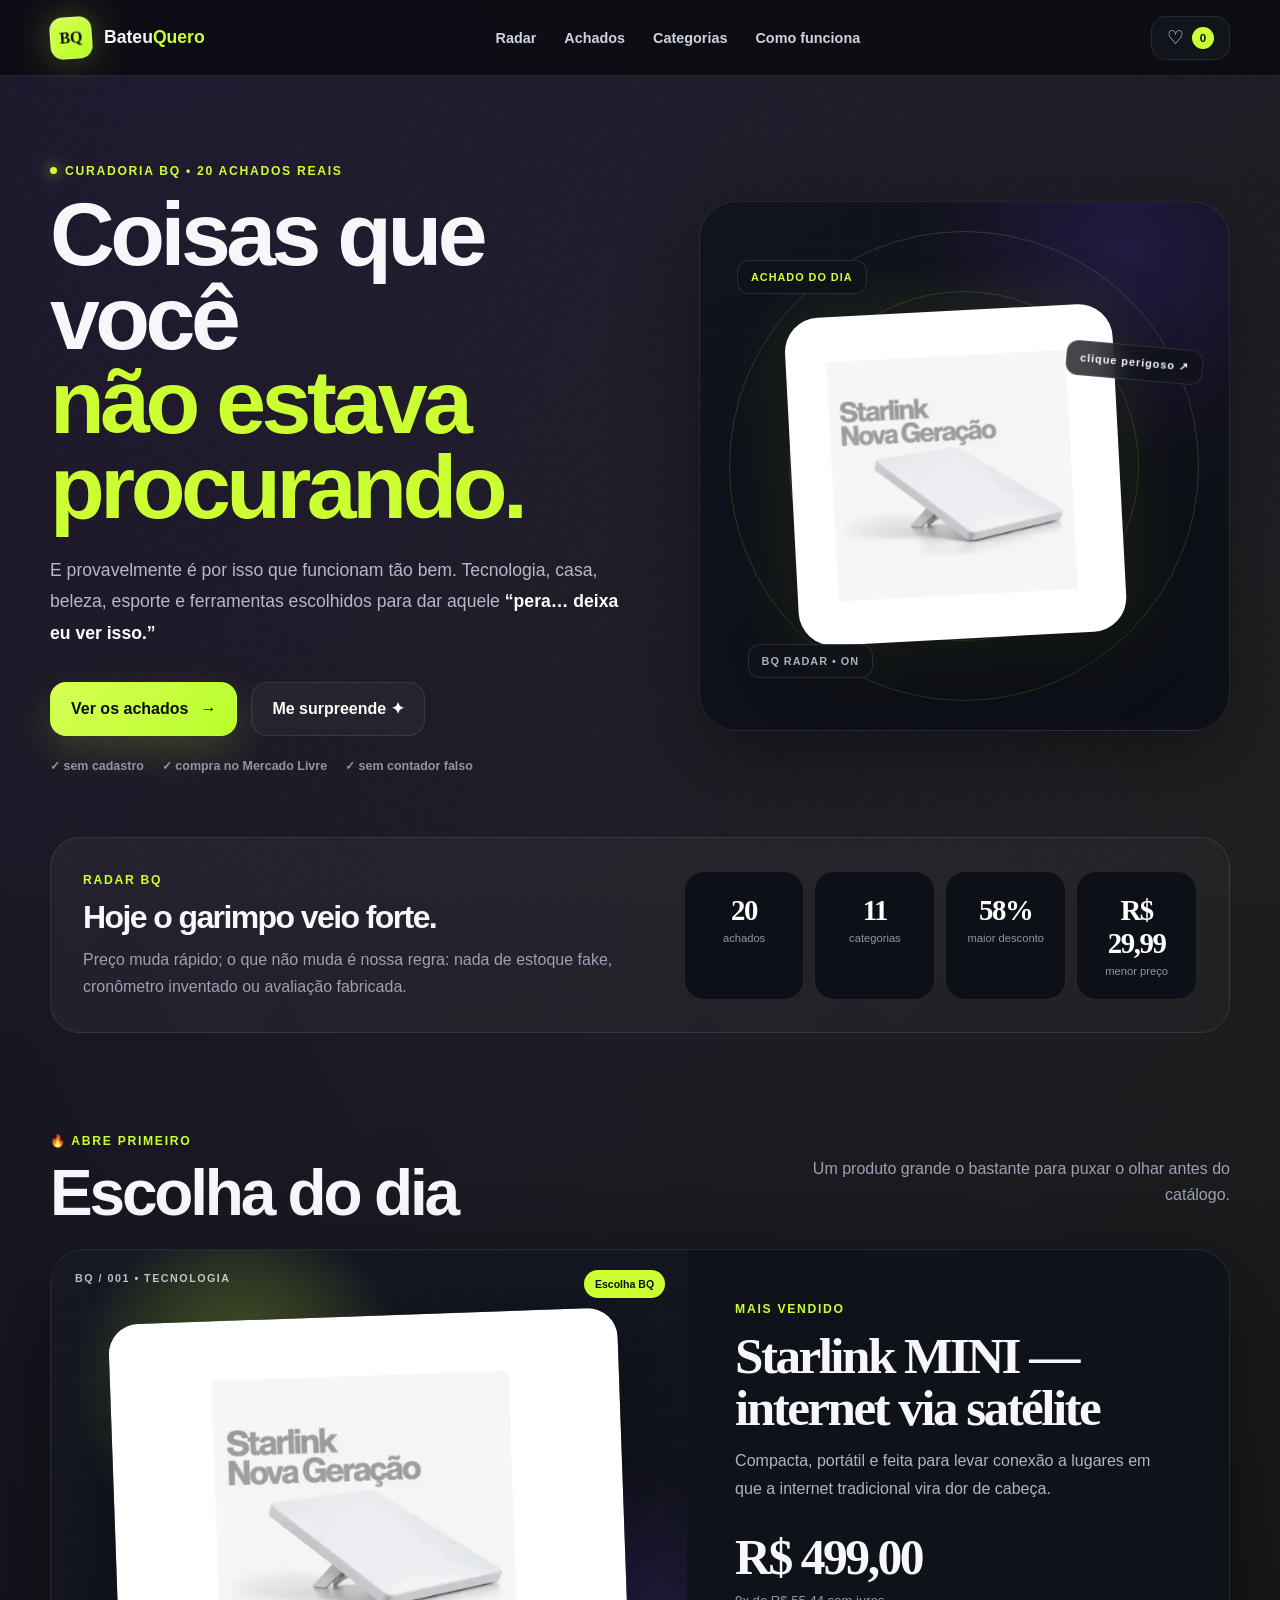
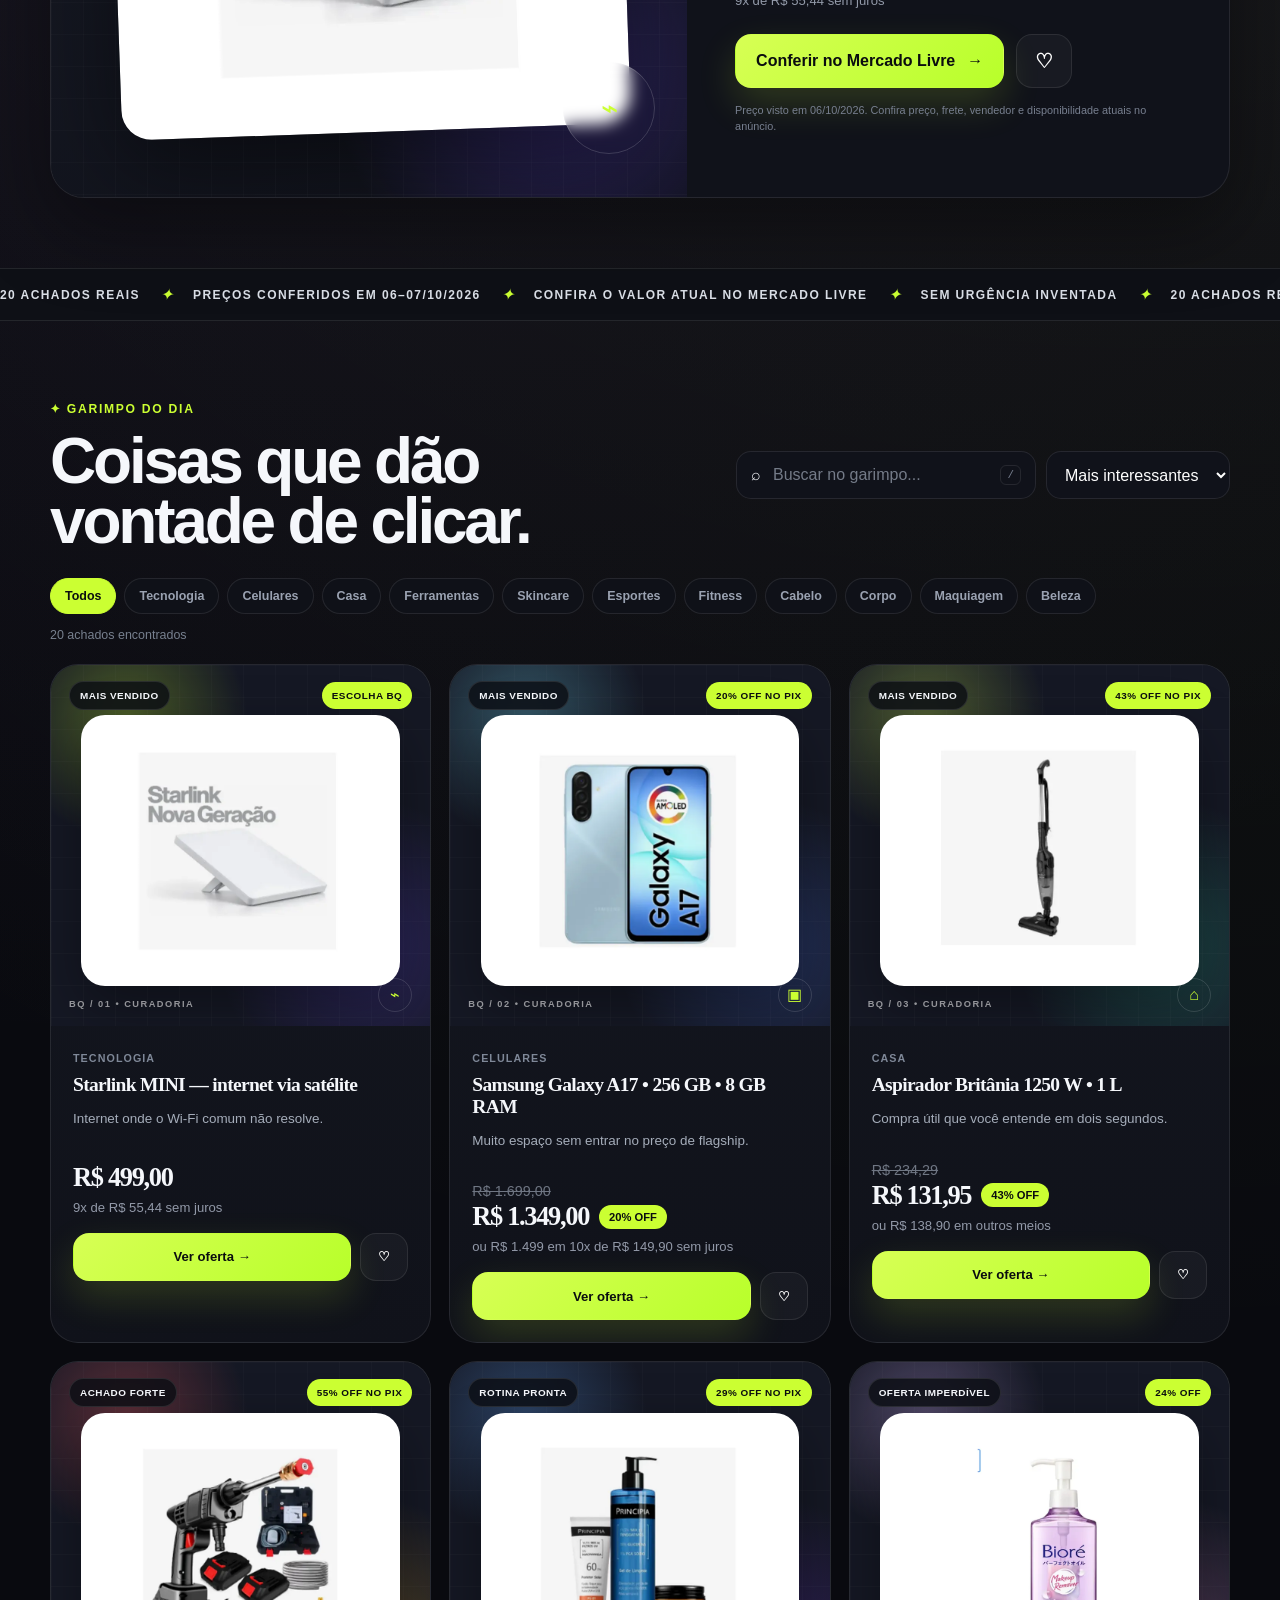
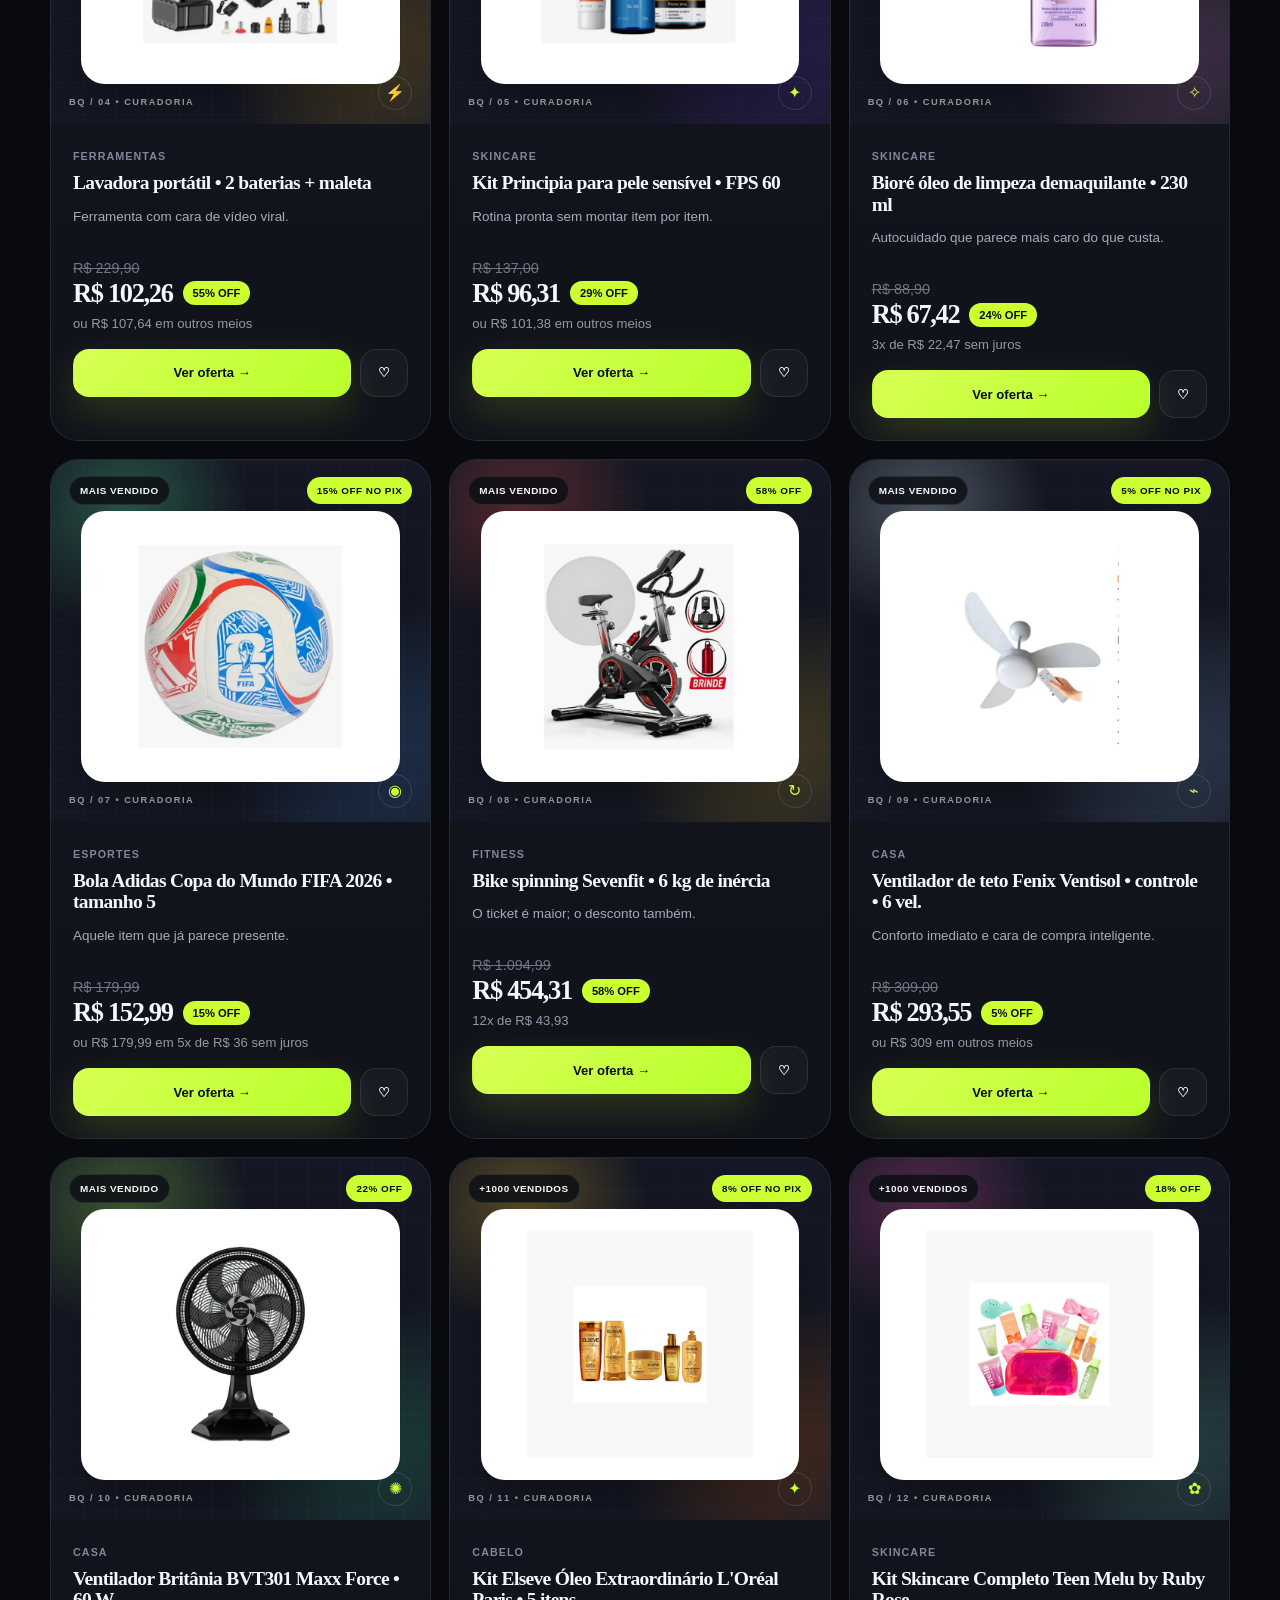
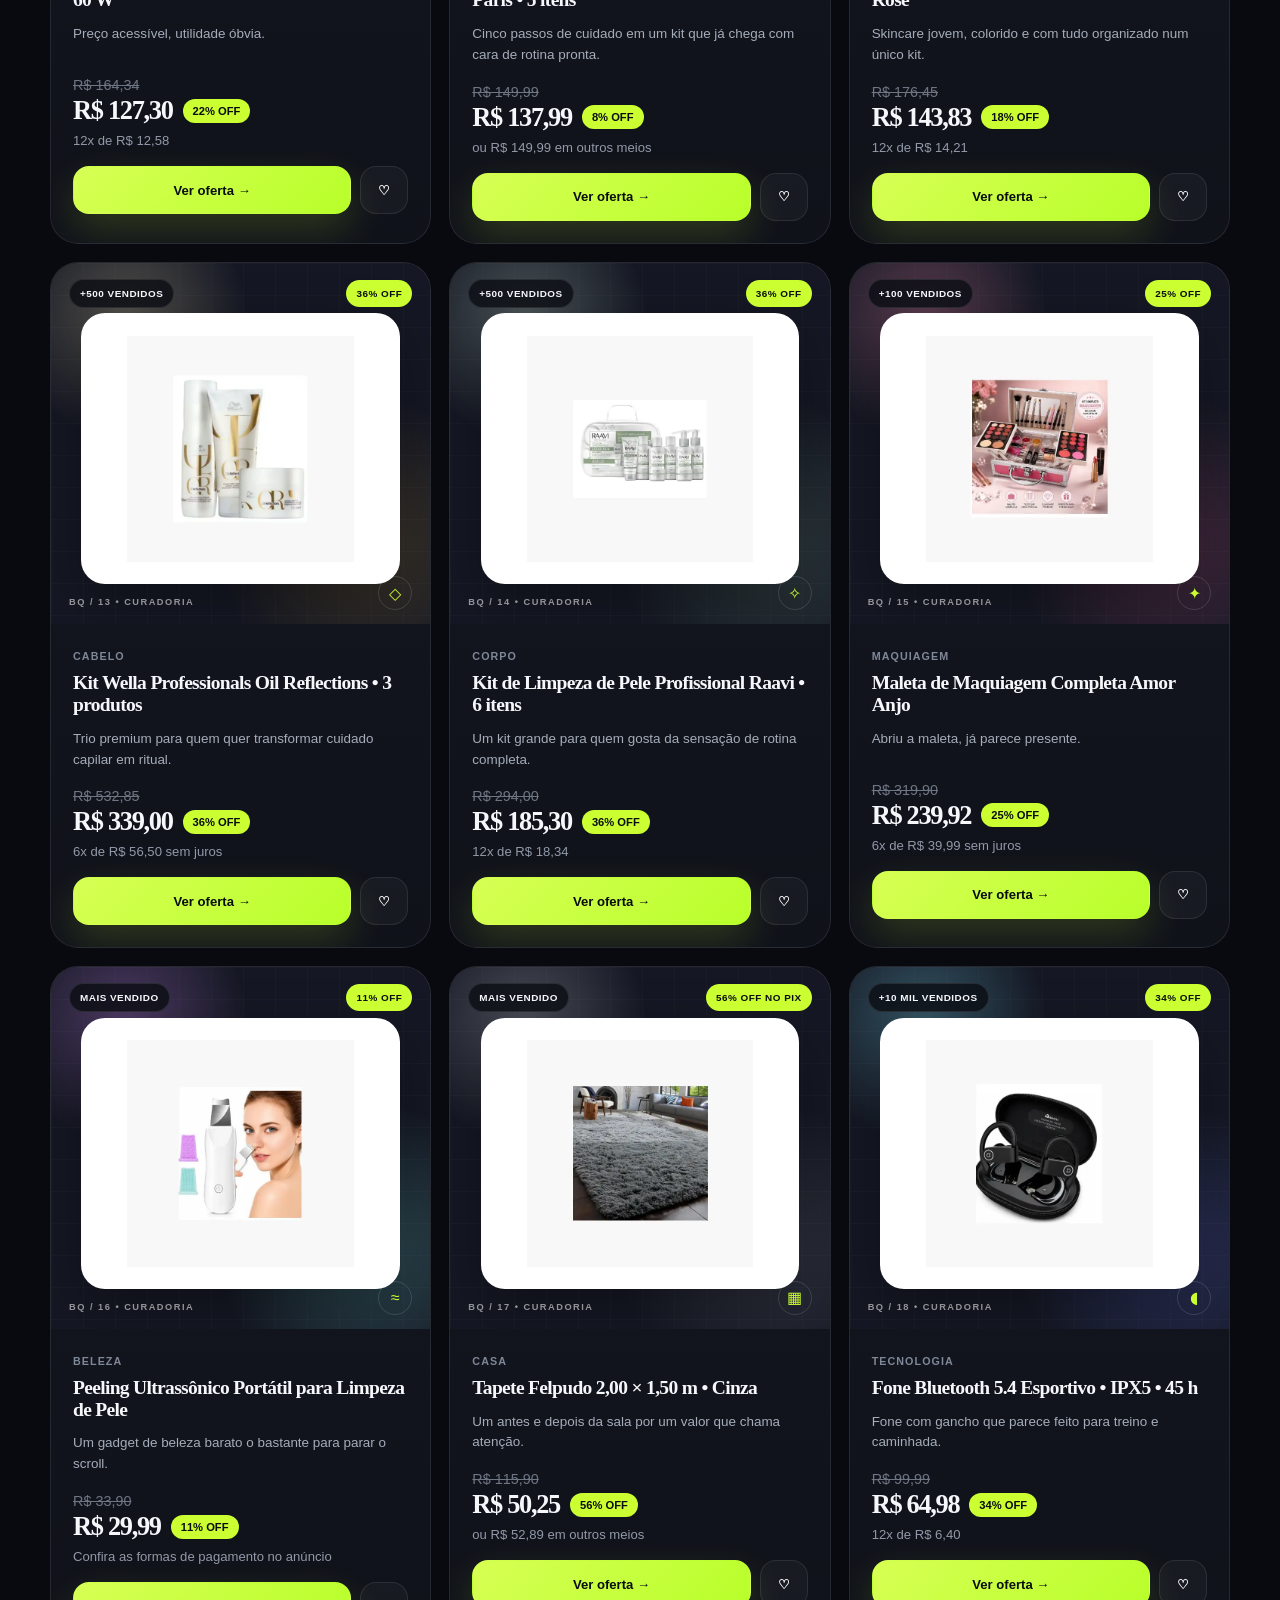
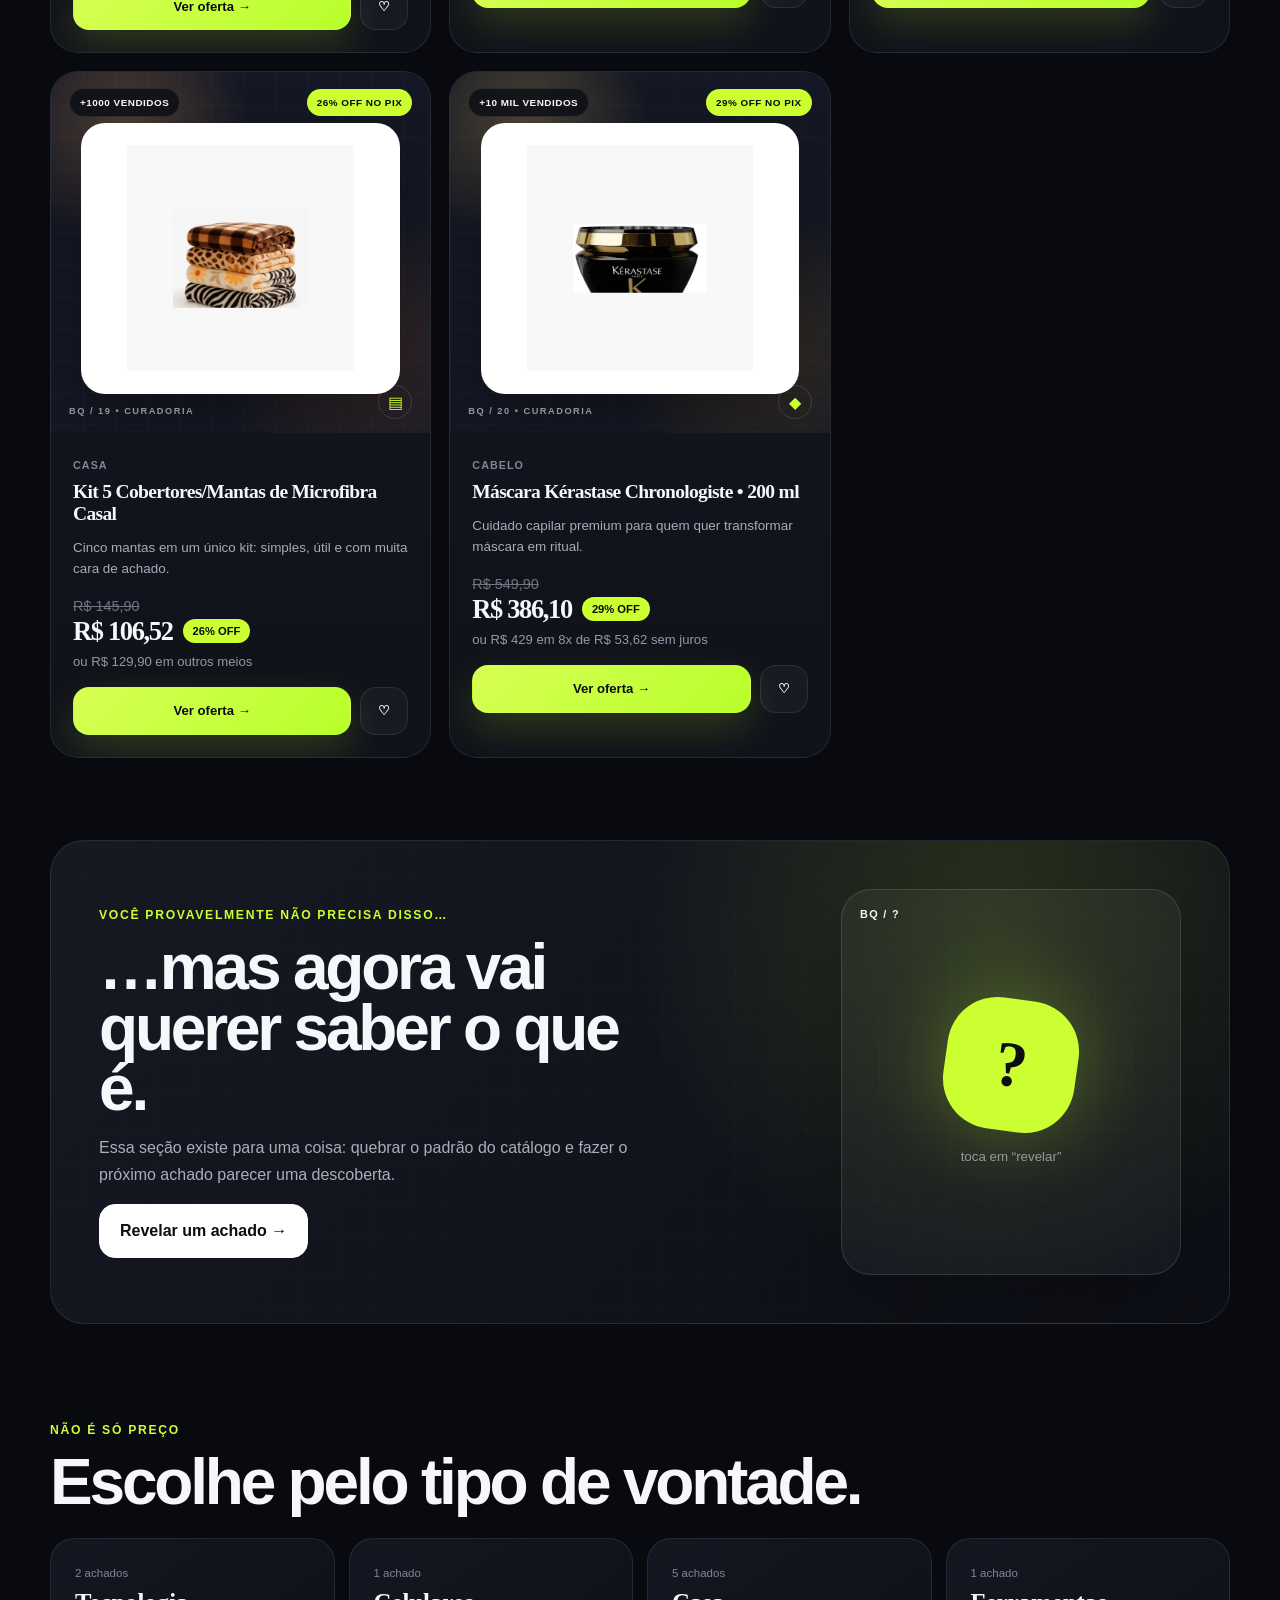
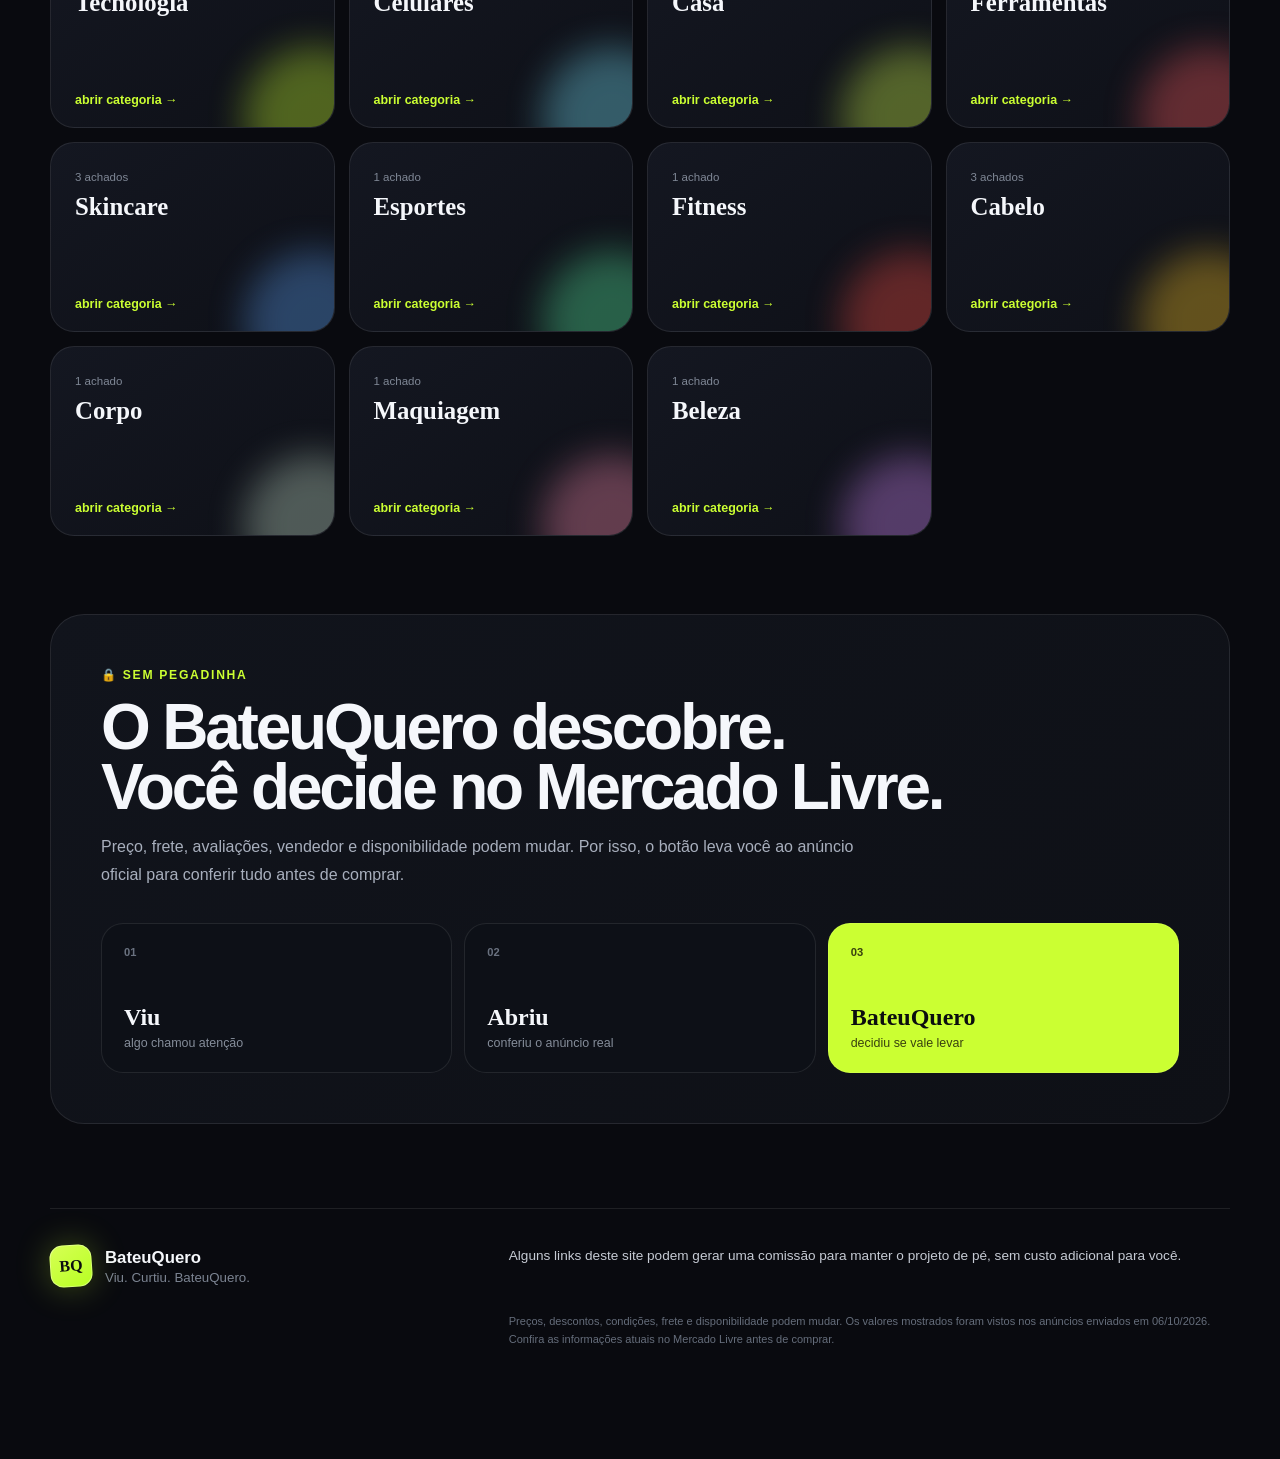
==== commit d78760ea: "Expande BateuQuero para 20 produtos" ====
--- a/index.html
+++ b/index.html
@@ -5,6 +5,8 @@
   <meta name="viewport" content="width=device-width, initial-scale=1">
   <meta name="theme-color" content="#090a0f">
   <meta name="description" content="BateuQuero — achados que fazem você parar o scroll.">
+  <meta name="robots" content="noindex, nofollow, noarchive, nosnippet, noimageindex">
+  <meta name="googlebot" content="noindex, nofollow, noarchive, nosnippet, noimageindex">
   <title>BateuQuero — achados que dão vontade</title>
   <link rel="preconnect" href="https://fonts.googleapis.com">
   <link rel="preconnect" href="https://fonts.gstatic.com" crossorigin>
@@ -32,7 +34,7 @@
   <main id="top">
     <section class="hero section-shell">
       <div class="hero-copy">
-        <span class="eyebrow"><i></i> curadoria BQ • 10 achados reais</span>
+        <span class="eyebrow"><i></i> curadoria BQ • 20 achados reais</span>
         <h1>Coisas que você<br><span>não estava procurando.</span></h1>
         <p class="hero-lead">E provavelmente é por isso que funcionam tão bem. Tecnologia, casa, beleza, esporte e ferramentas escolhidos para dar aquele <strong>“pera… deixa eu ver isso.”</strong></p>
         <div class="hero-actions">
@@ -65,10 +67,10 @@
           <p>Preço muda rápido; o que não muda é nossa regra: nada de estoque fake, cronômetro inventado ou avaliação fabricada.</p>
         </div>
         <div class="radar-stats">
-          <div class="stat"><strong>10</strong><span>achados</span></div>
-          <div class="stat"><strong>7</strong><span>categorias</span></div>
+          <div class="stat"><strong>20</strong><span>achados</span></div>
+          <div class="stat"><strong>11</strong><span>categorias</span></div>
           <div class="stat"><strong>58%</strong><span>maior desconto</span></div>
-          <div class="stat"><strong>R$ 67</strong><span>menor preço</span></div>
+          <div class="stat"><strong>R$ 29,99</strong><span>menor preço</span></div>
         </div>
       </div>
     </section>
@@ -86,11 +88,11 @@
 
     <section class="ticker" aria-label="Informações rápidas">
       <div class="ticker-track">
-        <span>10 ACHADOS REAIS</span><i>✦</i>
-        <span>PREÇOS VISTOS EM 06/10/2026</span><i>✦</i>
+        <span>20 ACHADOS REAIS</span><i>✦</i>
+        <span>PREÇOS CONFERIDOS EM 06–07/10/2026</span><i>✦</i>
         <span>CONFIRA O VALOR ATUAL NO MERCADO LIVRE</span><i>✦</i>
         <span>SEM URGÊNCIA INVENTADA</span><i>✦</i>
-        <span>10 ACHADOS REAIS</span><i>✦</i>
+        <span>20 ACHADOS REAIS</span><i>✦</i>
         <span>VOCÊ COMPRA DIRETO NO MARKETPLACE</span><i>✦</i>
       </div>
     </section>
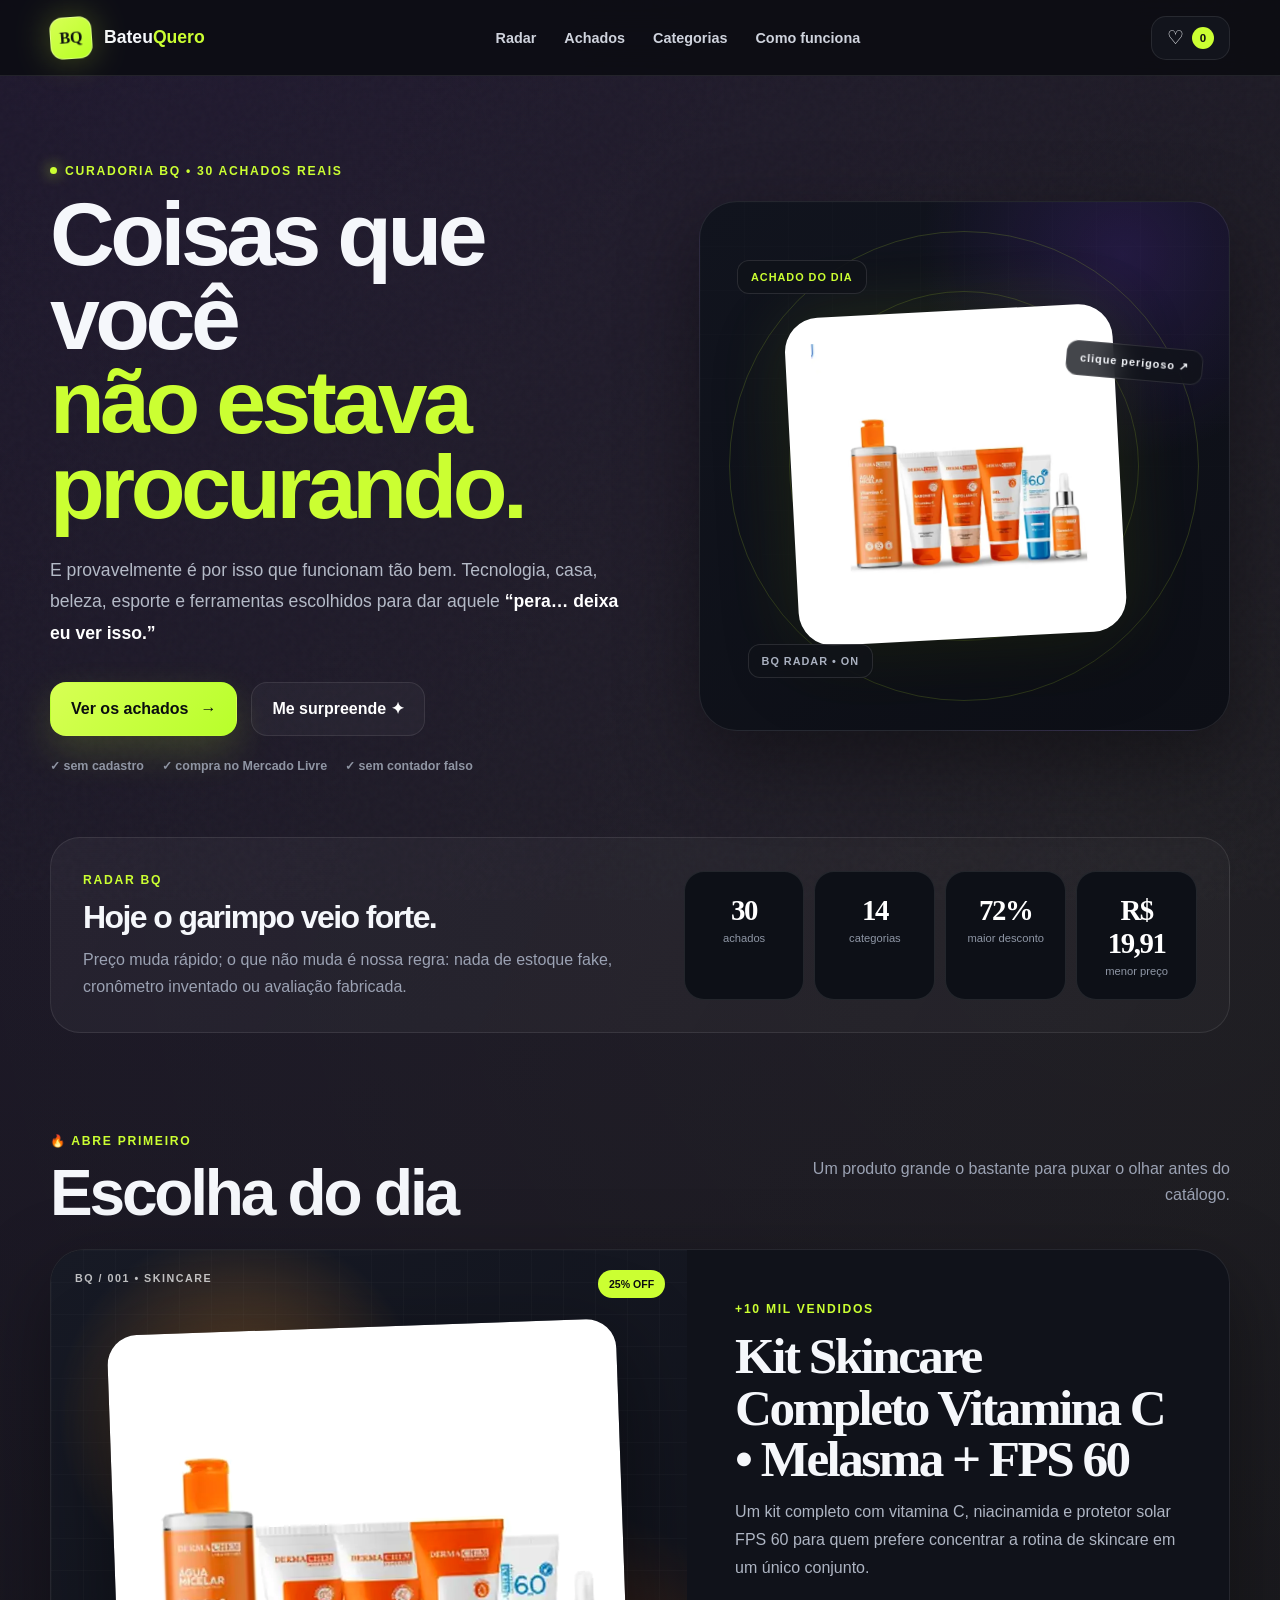
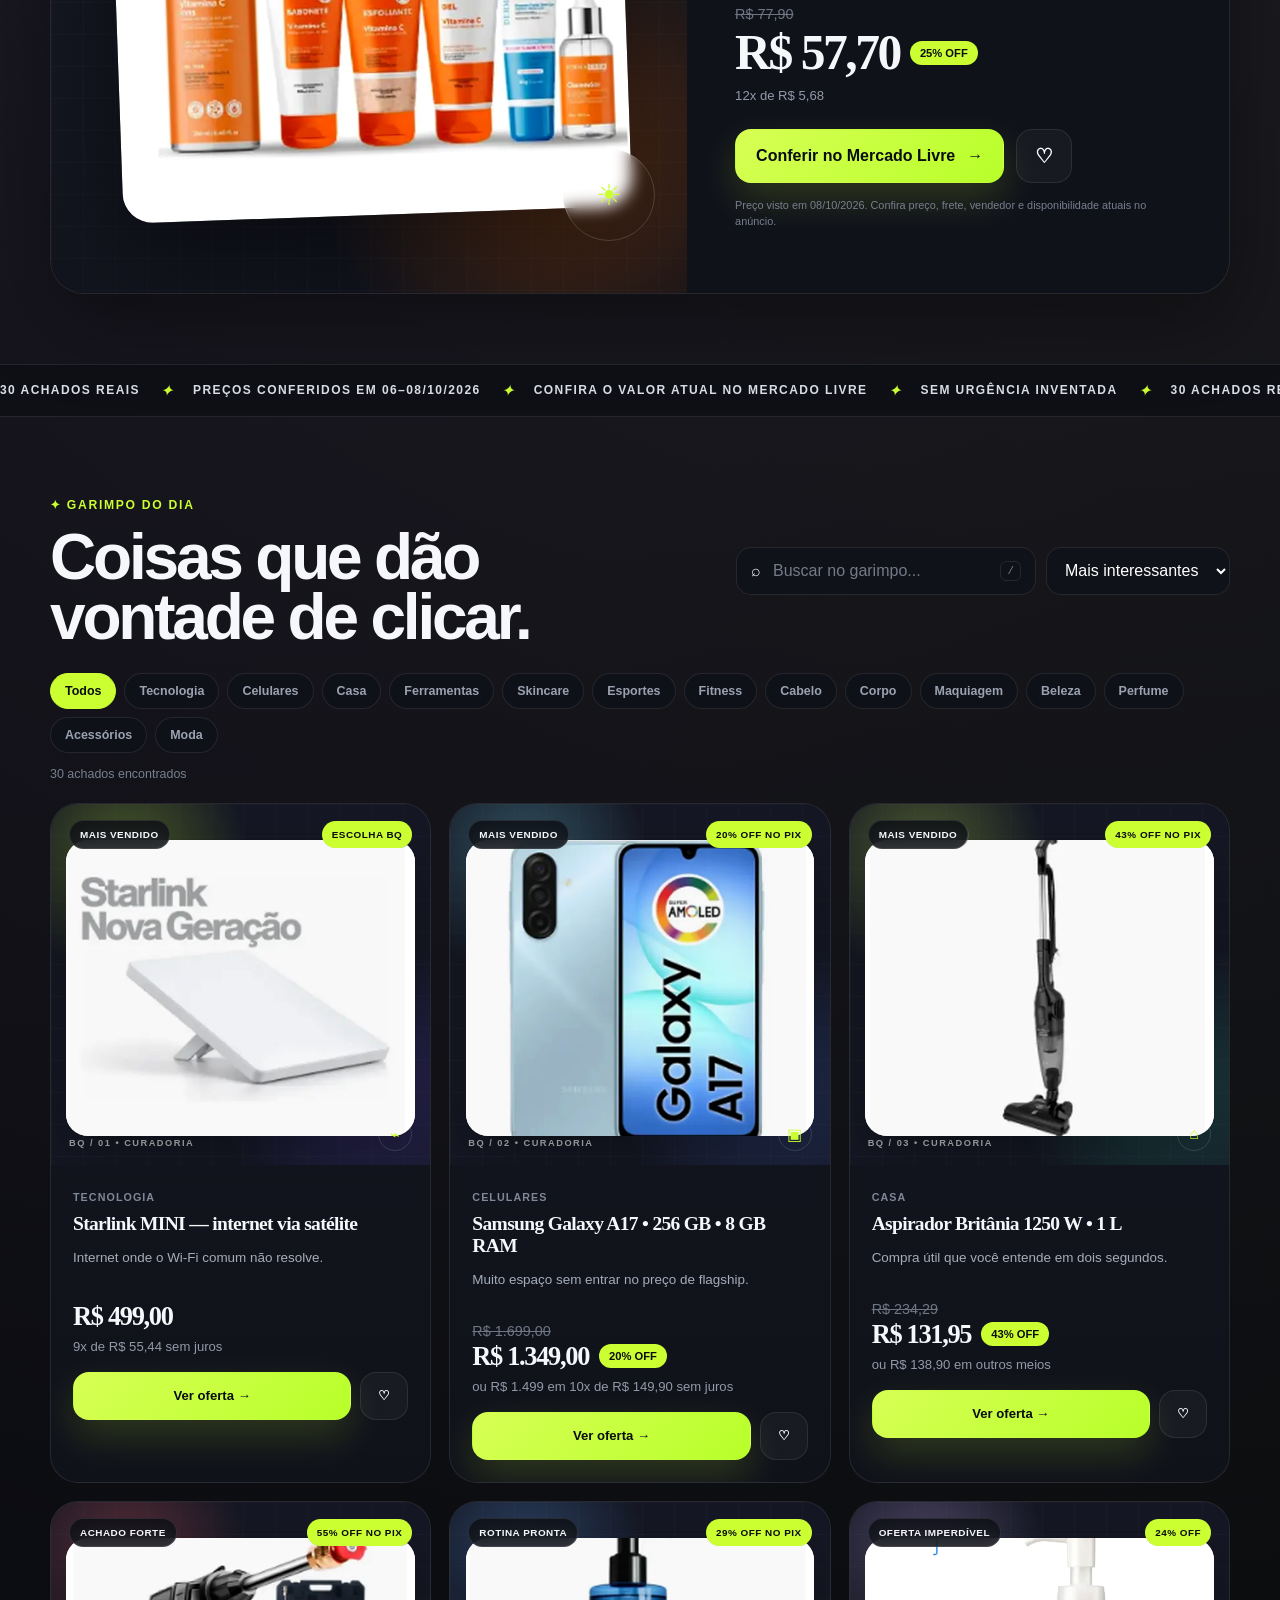
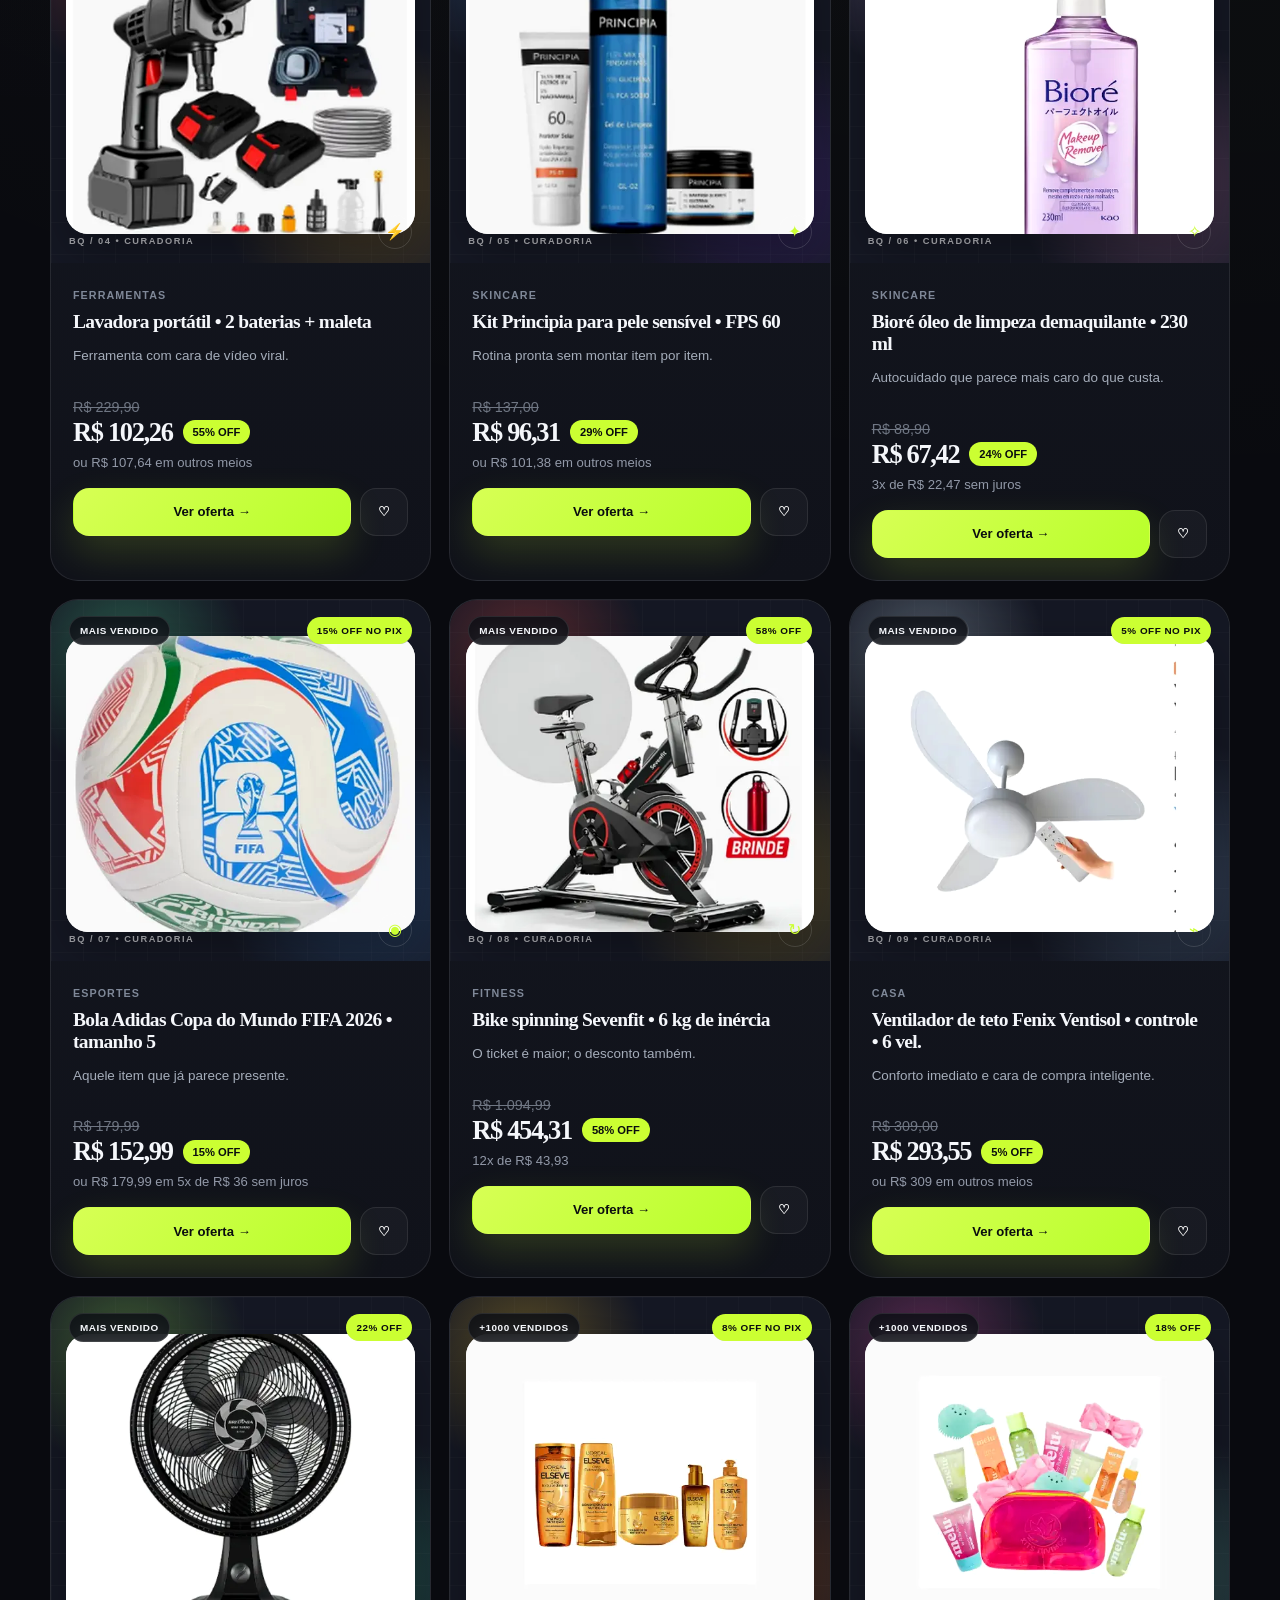
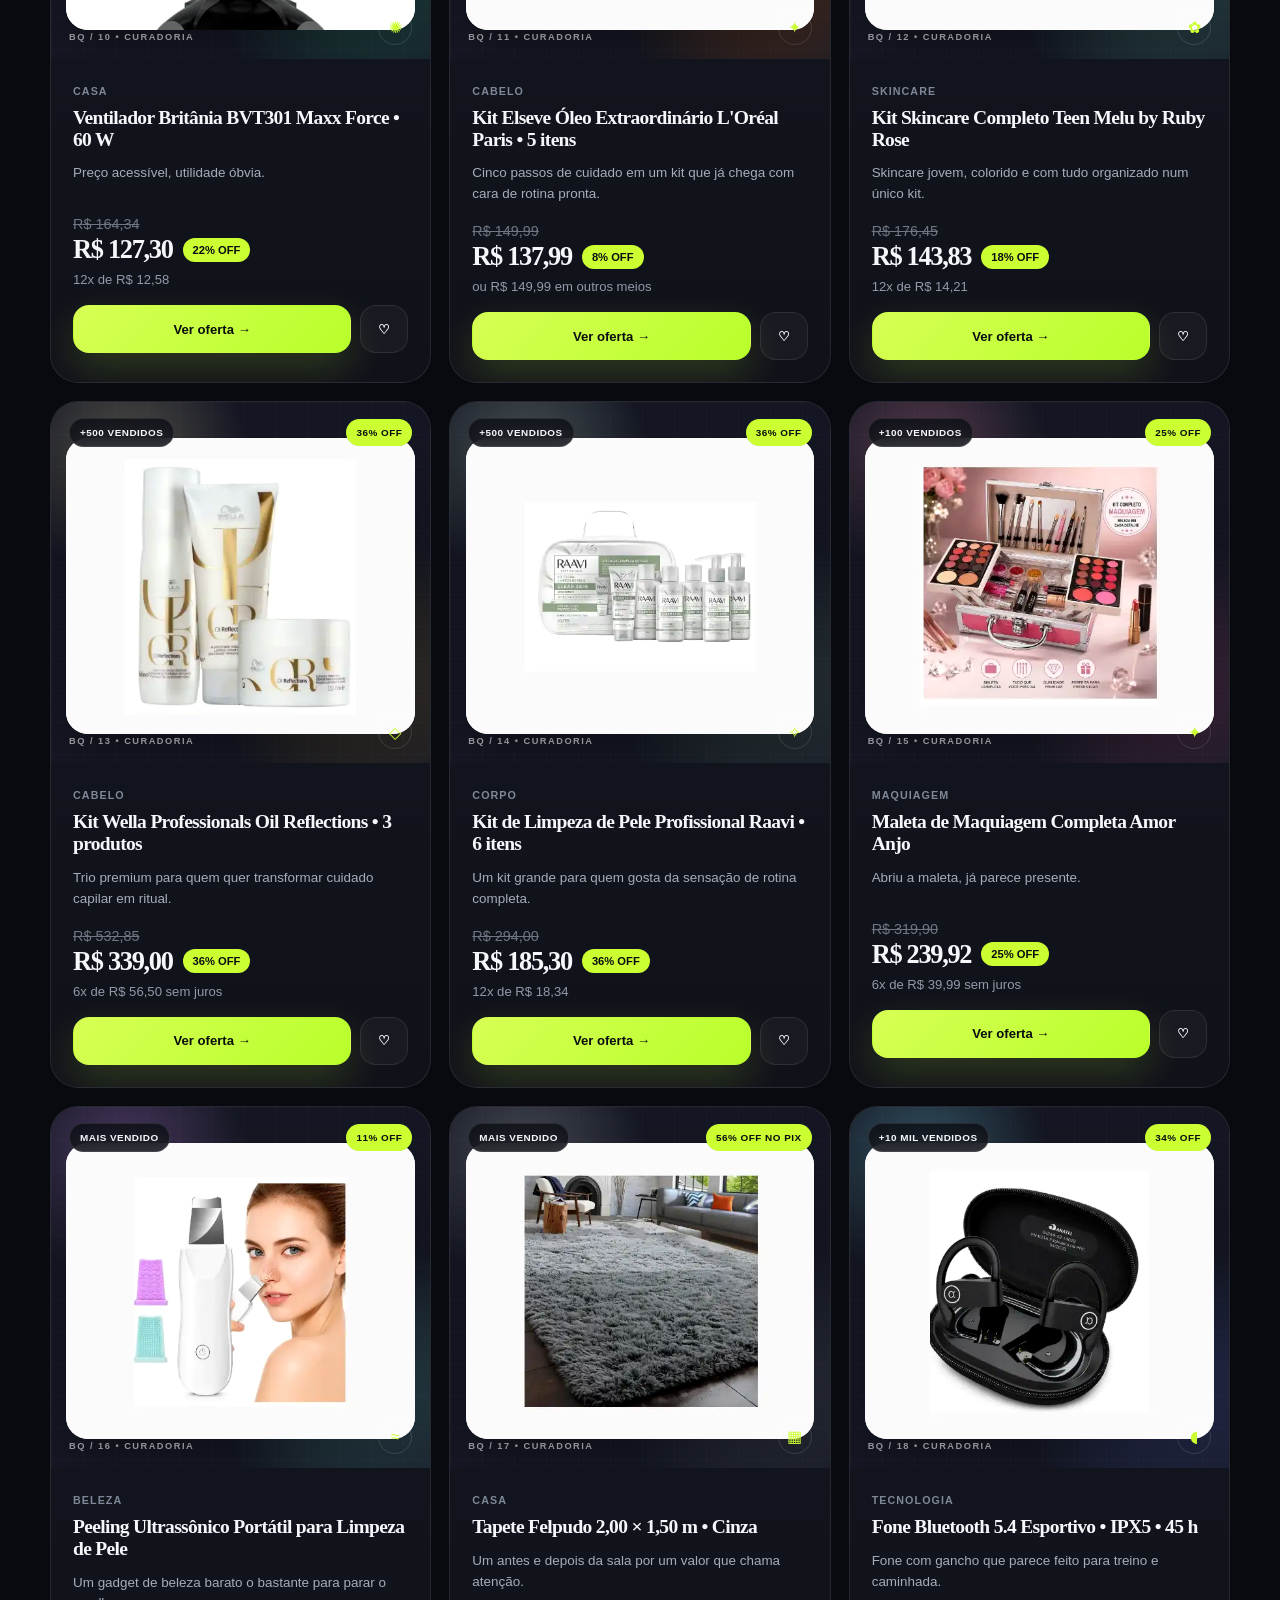
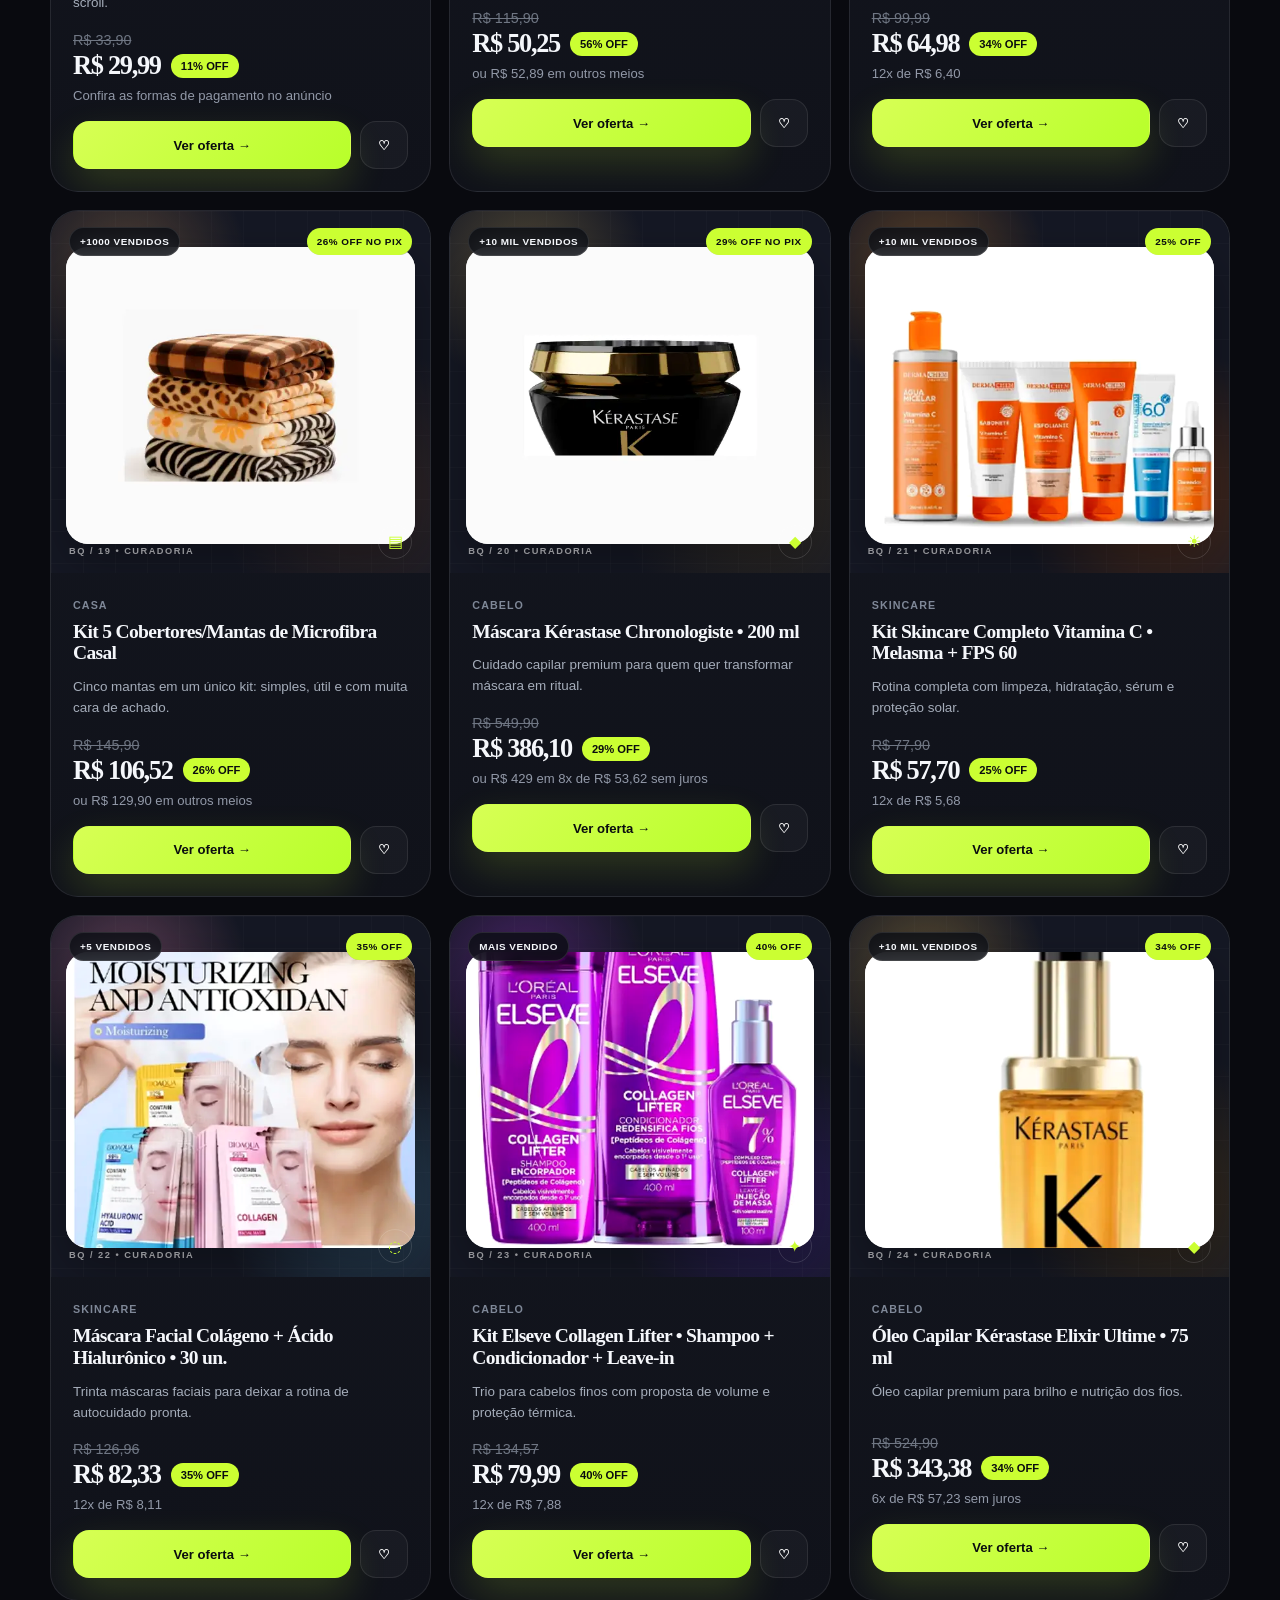
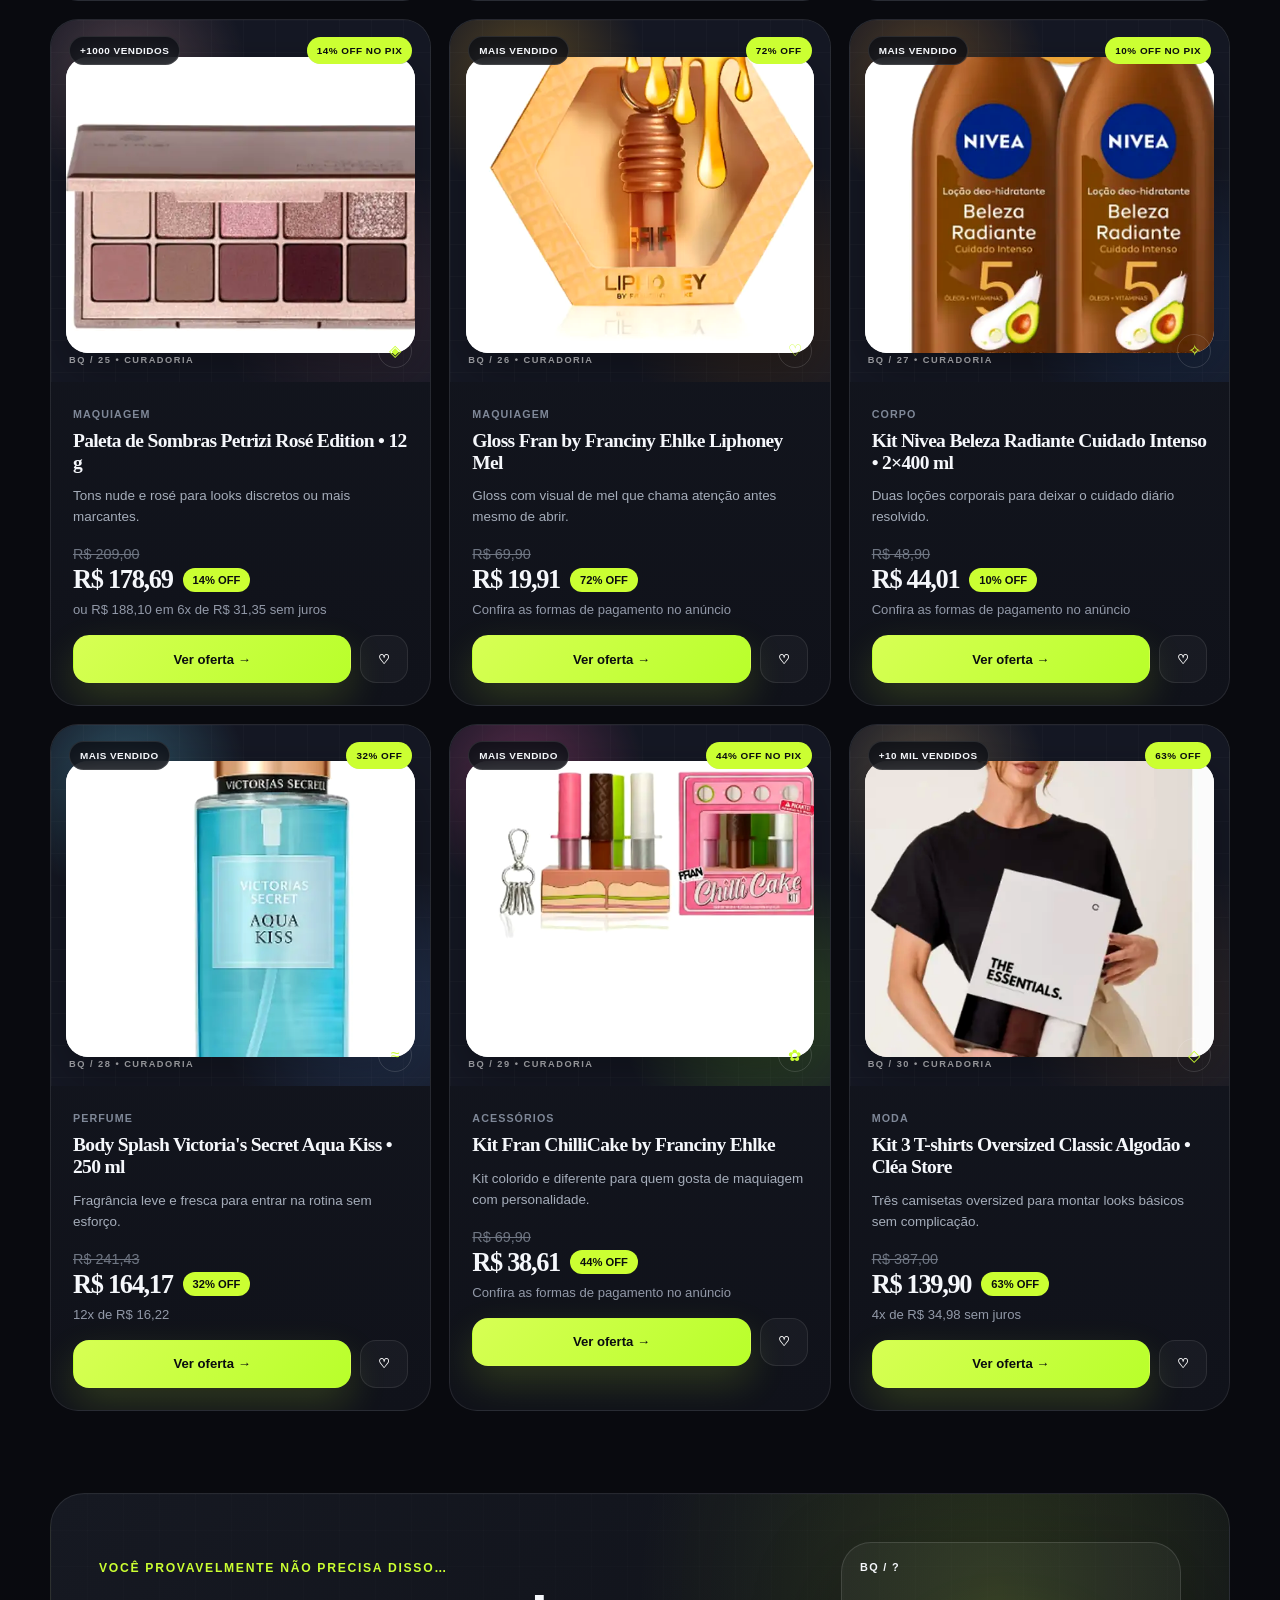
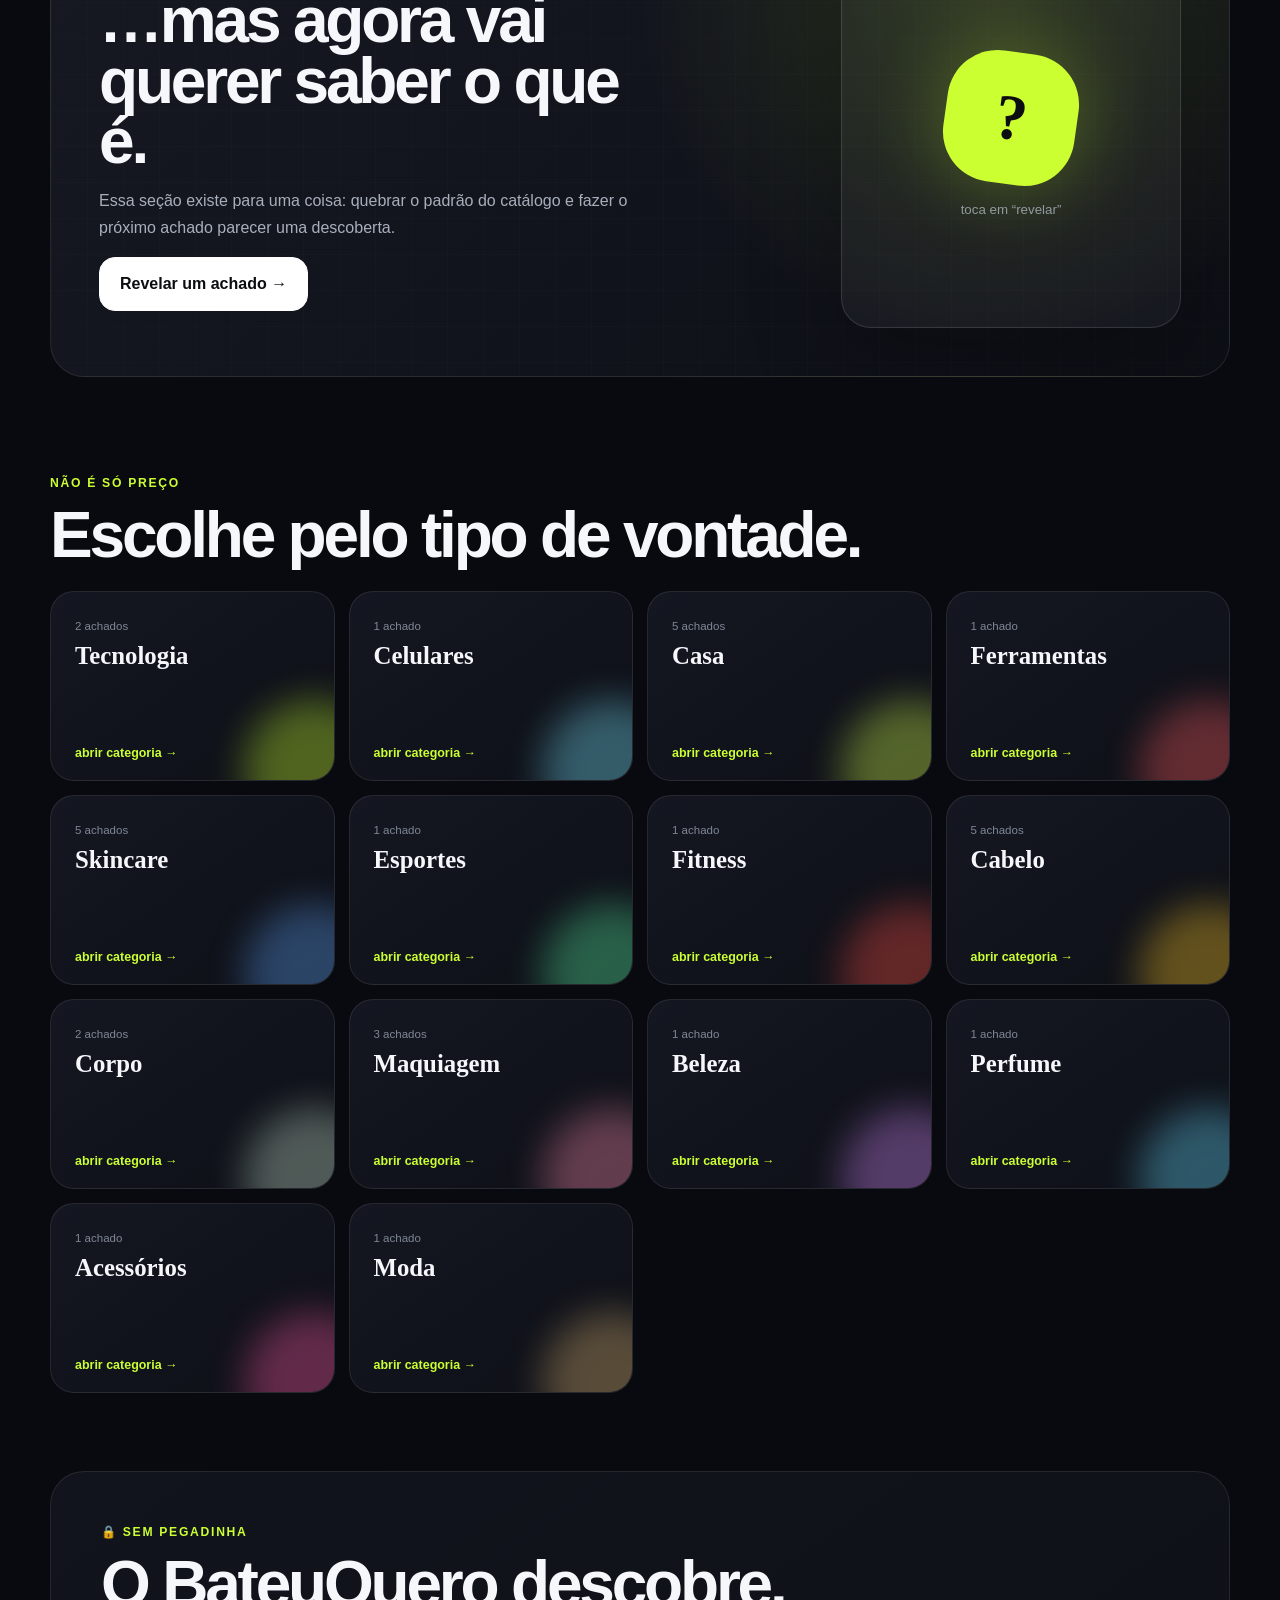
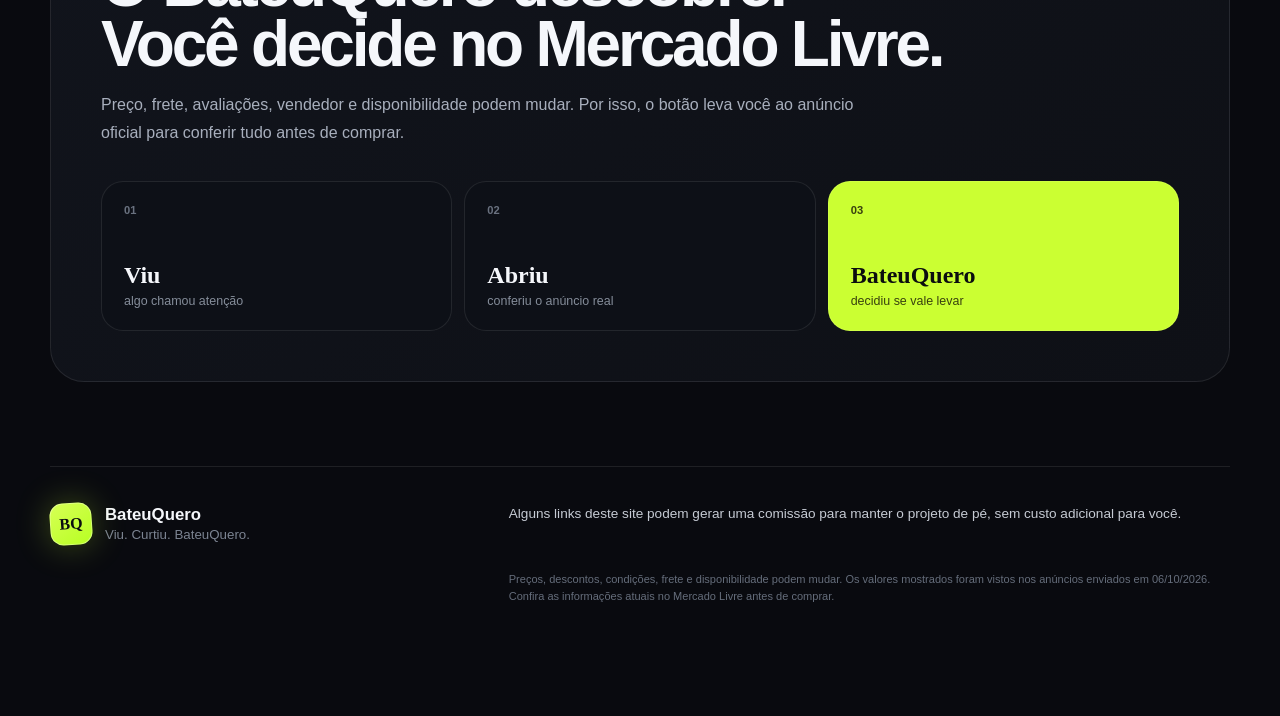
==== commit 22bfc54c: "Adiciona nova coleção feminina e chega a 30 produtos" ====
--- a/index.html
+++ b/index.html
@@ -34,7 +34,7 @@
   <main id="top">
     <section class="hero section-shell">
       <div class="hero-copy">
-        <span class="eyebrow"><i></i> curadoria BQ • 20 achados reais</span>
+        <span class="eyebrow"><i></i> curadoria BQ • 30 achados reais</span>
         <h1>Coisas que você<br><span>não estava procurando.</span></h1>
         <p class="hero-lead">E provavelmente é por isso que funcionam tão bem. Tecnologia, casa, beleza, esporte e ferramentas escolhidos para dar aquele <strong>“pera… deixa eu ver isso.”</strong></p>
         <div class="hero-actions">
@@ -67,10 +67,10 @@
           <p>Preço muda rápido; o que não muda é nossa regra: nada de estoque fake, cronômetro inventado ou avaliação fabricada.</p>
         </div>
         <div class="radar-stats">
-          <div class="stat"><strong>20</strong><span>achados</span></div>
-          <div class="stat"><strong>11</strong><span>categorias</span></div>
-          <div class="stat"><strong>58%</strong><span>maior desconto</span></div>
-          <div class="stat"><strong>R$ 29,99</strong><span>menor preço</span></div>
+          <div class="stat"><strong>30</strong><span>achados</span></div>
+          <div class="stat"><strong>14</strong><span>categorias</span></div>
+          <div class="stat"><strong>72%</strong><span>maior desconto</span></div>
+          <div class="stat"><strong>R$ 19,91</strong><span>menor preço</span></div>
         </div>
       </div>
     </section>
@@ -88,11 +88,11 @@
 
     <section class="ticker" aria-label="Informações rápidas">
       <div class="ticker-track">
-        <span>20 ACHADOS REAIS</span><i>✦</i>
-        <span>PREÇOS CONFERIDOS EM 06–07/10/2026</span><i>✦</i>
+        <span>30 ACHADOS REAIS</span><i>✦</i>
+        <span>PREÇOS CONFERIDOS EM 06–08/10/2026</span><i>✦</i>
         <span>CONFIRA O VALOR ATUAL NO MERCADO LIVRE</span><i>✦</i>
         <span>SEM URGÊNCIA INVENTADA</span><i>✦</i>
-        <span>20 ACHADOS REAIS</span><i>✦</i>
+        <span>30 ACHADOS REAIS</span><i>✦</i>
         <span>VOCÊ COMPRA DIRETO NO MARKETPLACE</span><i>✦</i>
       </div>
     </section>
--- a/style.css
+++ b/style.css
@@ -177,7 +177,7 @@
   box-shadow:0 28px 90px rgba(0,0,0,.45);transform:rotate(-2deg);
   overflow:hidden;border:1px solid rgba(255,255,255,.45);
 }
-.featured-shot img{width:100%;height:100%;object-fit:contain;padding:7%;display:block}
+.featured-shot img{width:100%;height:100%;object-fit:cover;object-position:center;padding:0;display:block;transform:scale(1.08);transition:transform .35s ease,filter .35s ease;filter:saturate(1.04) contrast(1.02)}
 .featured-deco{
   position:absolute;right:5%;bottom:8%;z-index:3;
   width:92px;height:92px;border-radius:50%;border:1px solid rgba(255,255,255,.16);
@@ -248,12 +248,13 @@
   width:34px;height:34px;border-radius:50%;border:1px solid rgba(255,255,255,.13);display:grid;place-items:center;color:var(--acid);
 }
 .product-shot{
-  position:absolute;z-index:2;inset:14% 8% 11%;overflow:hidden;
-  border-radius:24px;background:#fff;box-shadow:0 20px 54px rgba(0,0,0,.34);
+  position:absolute;z-index:2;inset:10% 4% 8%;overflow:hidden;
+  border-radius:22px;background:#f4f5f7;box-shadow:0 20px 54px rgba(0,0,0,.34);
   transition:.3s ease;
 }
-.product-shot img{width:100%;height:100%;object-fit:contain;padding:7%;display:block}
-.product-card:hover .product-shot{transform:scale(1.025) rotate(-1deg)}
+.product-shot img{width:100%;height:100%;object-fit:cover;object-position:center;padding:0;display:block;transform:scale(1.12);transition:transform .35s ease,filter .35s ease;filter:saturate(1.04) contrast(1.025)}
+.product-card:hover .product-shot{transform:scale(1.018) rotate(-.5deg)}
+.product-card:hover .product-shot img{transform:scale(1.17)}
 .product-body{padding:22px}
 .product-category{font-size:.67rem;font-weight:800;letter-spacing:.1em;color:#7f8898;text-transform:uppercase}
 .product-title{font-family:"Space Grotesk";font-size:1.22rem;line-height:1.12;letter-spacing:-.035em;margin:8px 0 0}
@@ -350,7 +351,7 @@
 }
 .modal-media:before{content:"";position:absolute;inset:0;opacity:.2;background-image:linear-gradient(rgba(255,255,255,.09) 1px,transparent 1px),linear-gradient(90deg,rgba(255,255,255,.09) 1px,transparent 1px);background-size:30px 30px}
 .modal-shot{position:absolute;inset:12%;z-index:2;border-radius:28px;background:#fff;overflow:hidden;box-shadow:0 22px 70px rgba(0,0,0,.35)}
-.modal-shot img{width:100%;height:100%;object-fit:contain;padding:7%}
+.modal-shot img{width:100%;height:100%;object-fit:cover;object-position:center;padding:0;transform:scale(1.08);filter:saturate(1.03) contrast(1.02)}
 .modal-info{padding:52px 42px;display:flex;flex-direction:column;justify-content:center}
 .modal-info h3{font-family:"Space Grotesk";font-size:2.7rem;letter-spacing:-.05em;line-height:1;margin:12px 0}
 .modal-info .hook{color:#aab1be;line-height:1.7}
@@ -417,7 +418,7 @@
   .product-grid{grid-template-columns:1fr;gap:15px}
   .product-card{border-radius:25px}
   .product-stage{aspect-ratio:1.12/1}
-  .product-shot{inset:13% 7% 10%}
+  .product-shot{inset:10% 4% 8%}
   .product-title{font-size:1.35rem}
   .product-short{min-height:auto}
   .card-actions{grid-template-columns:1fr 48px;display:grid}
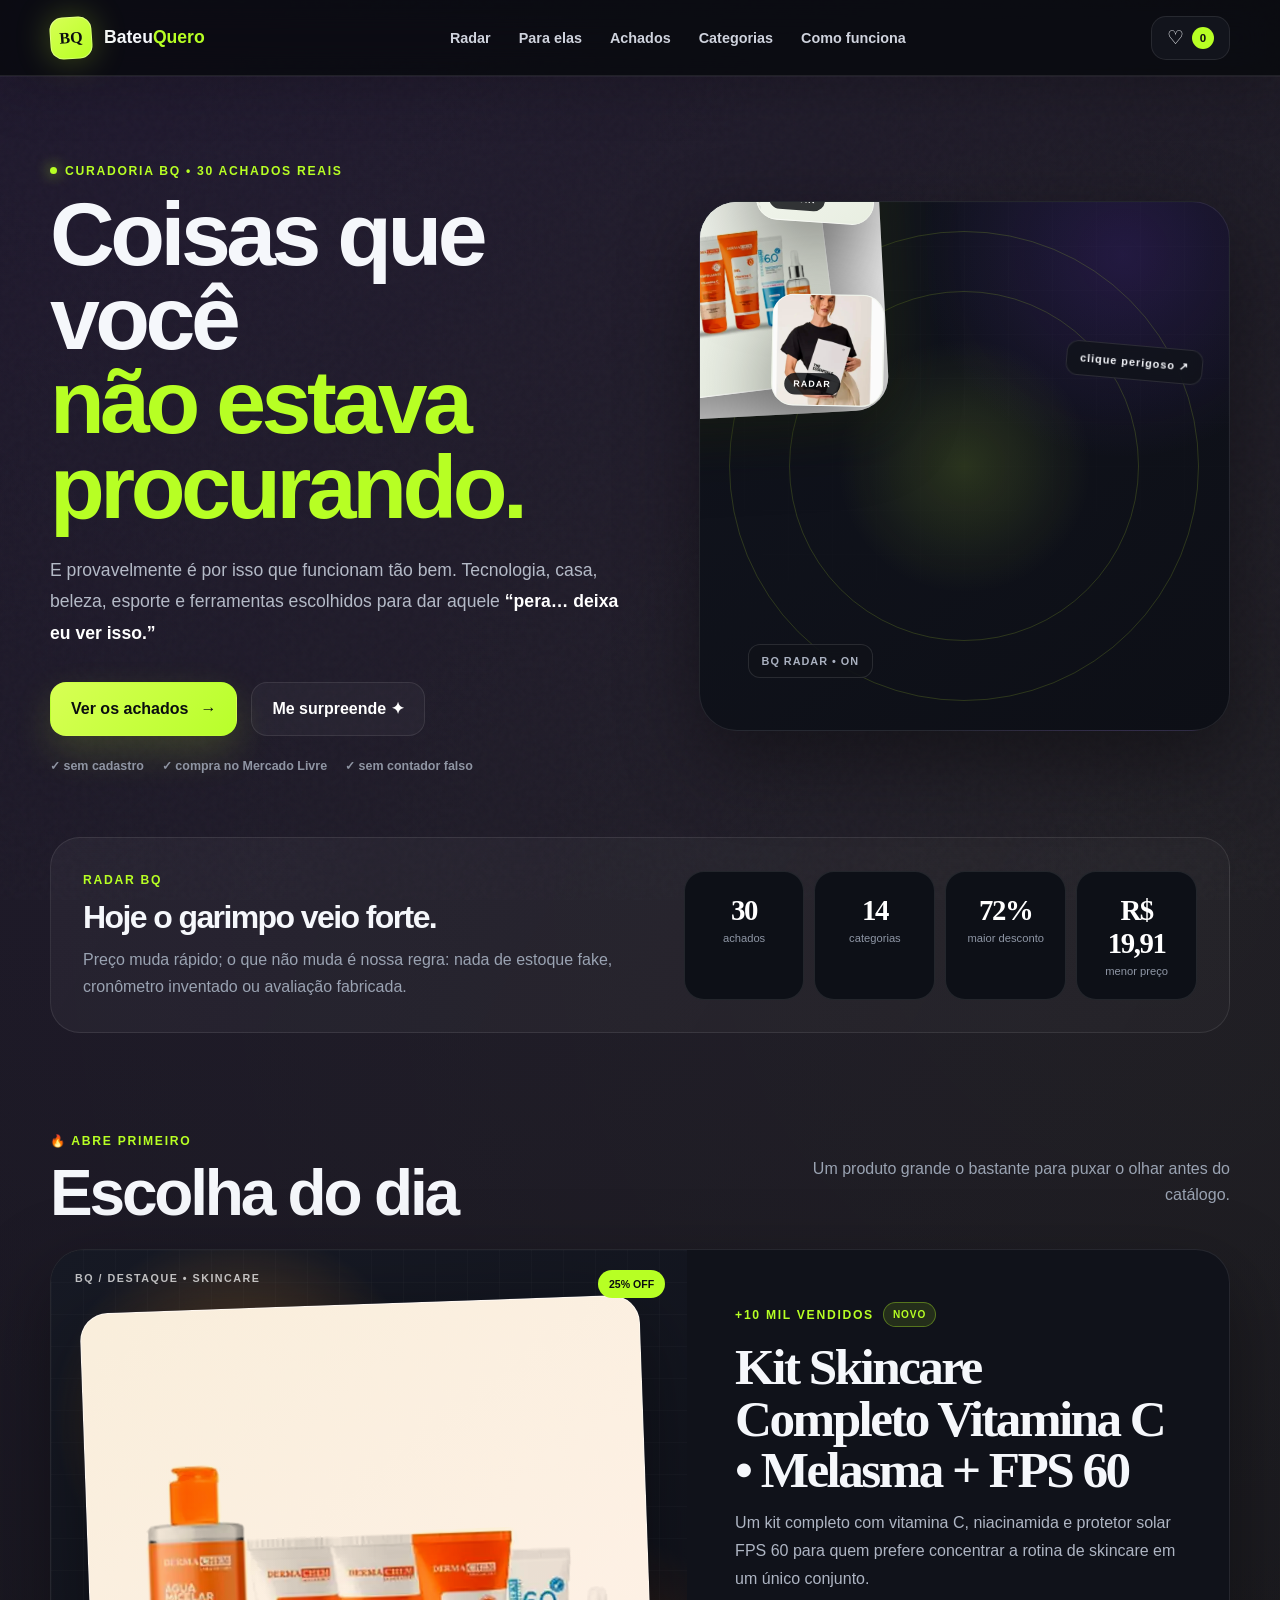
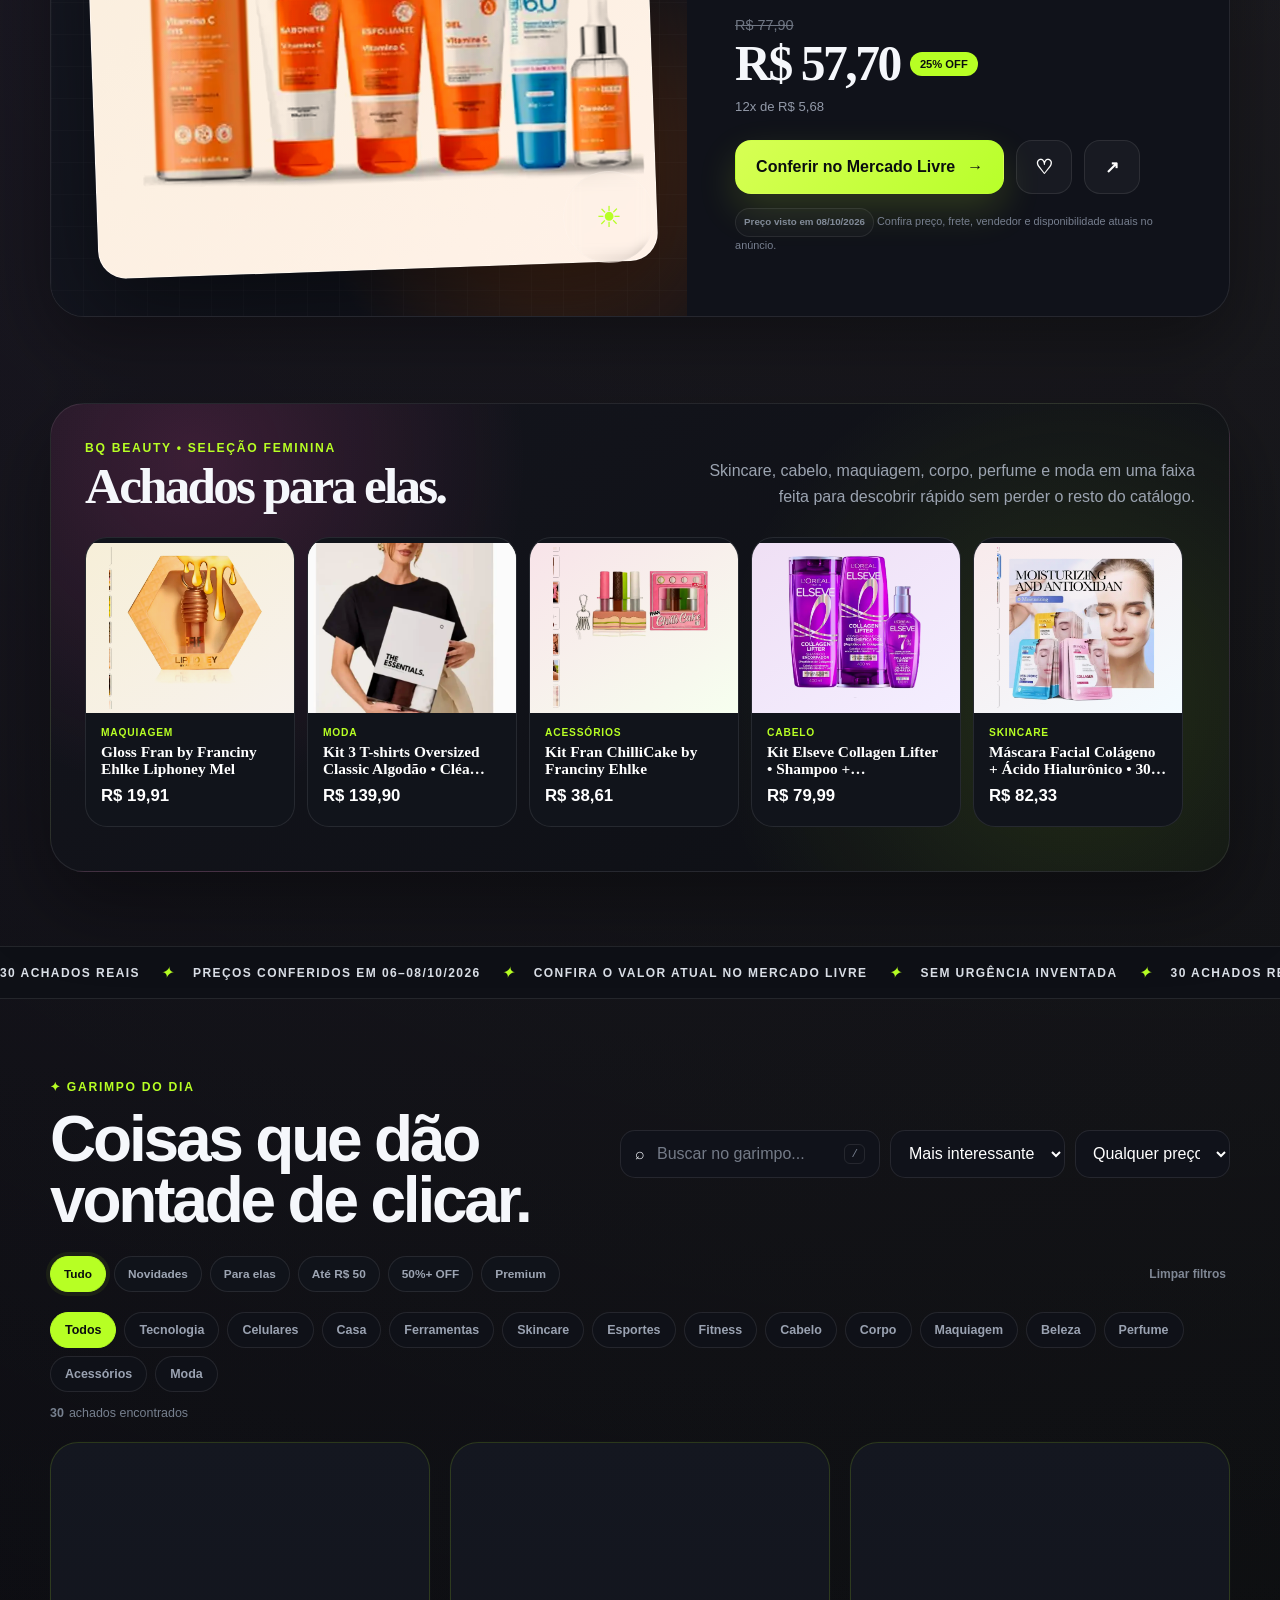
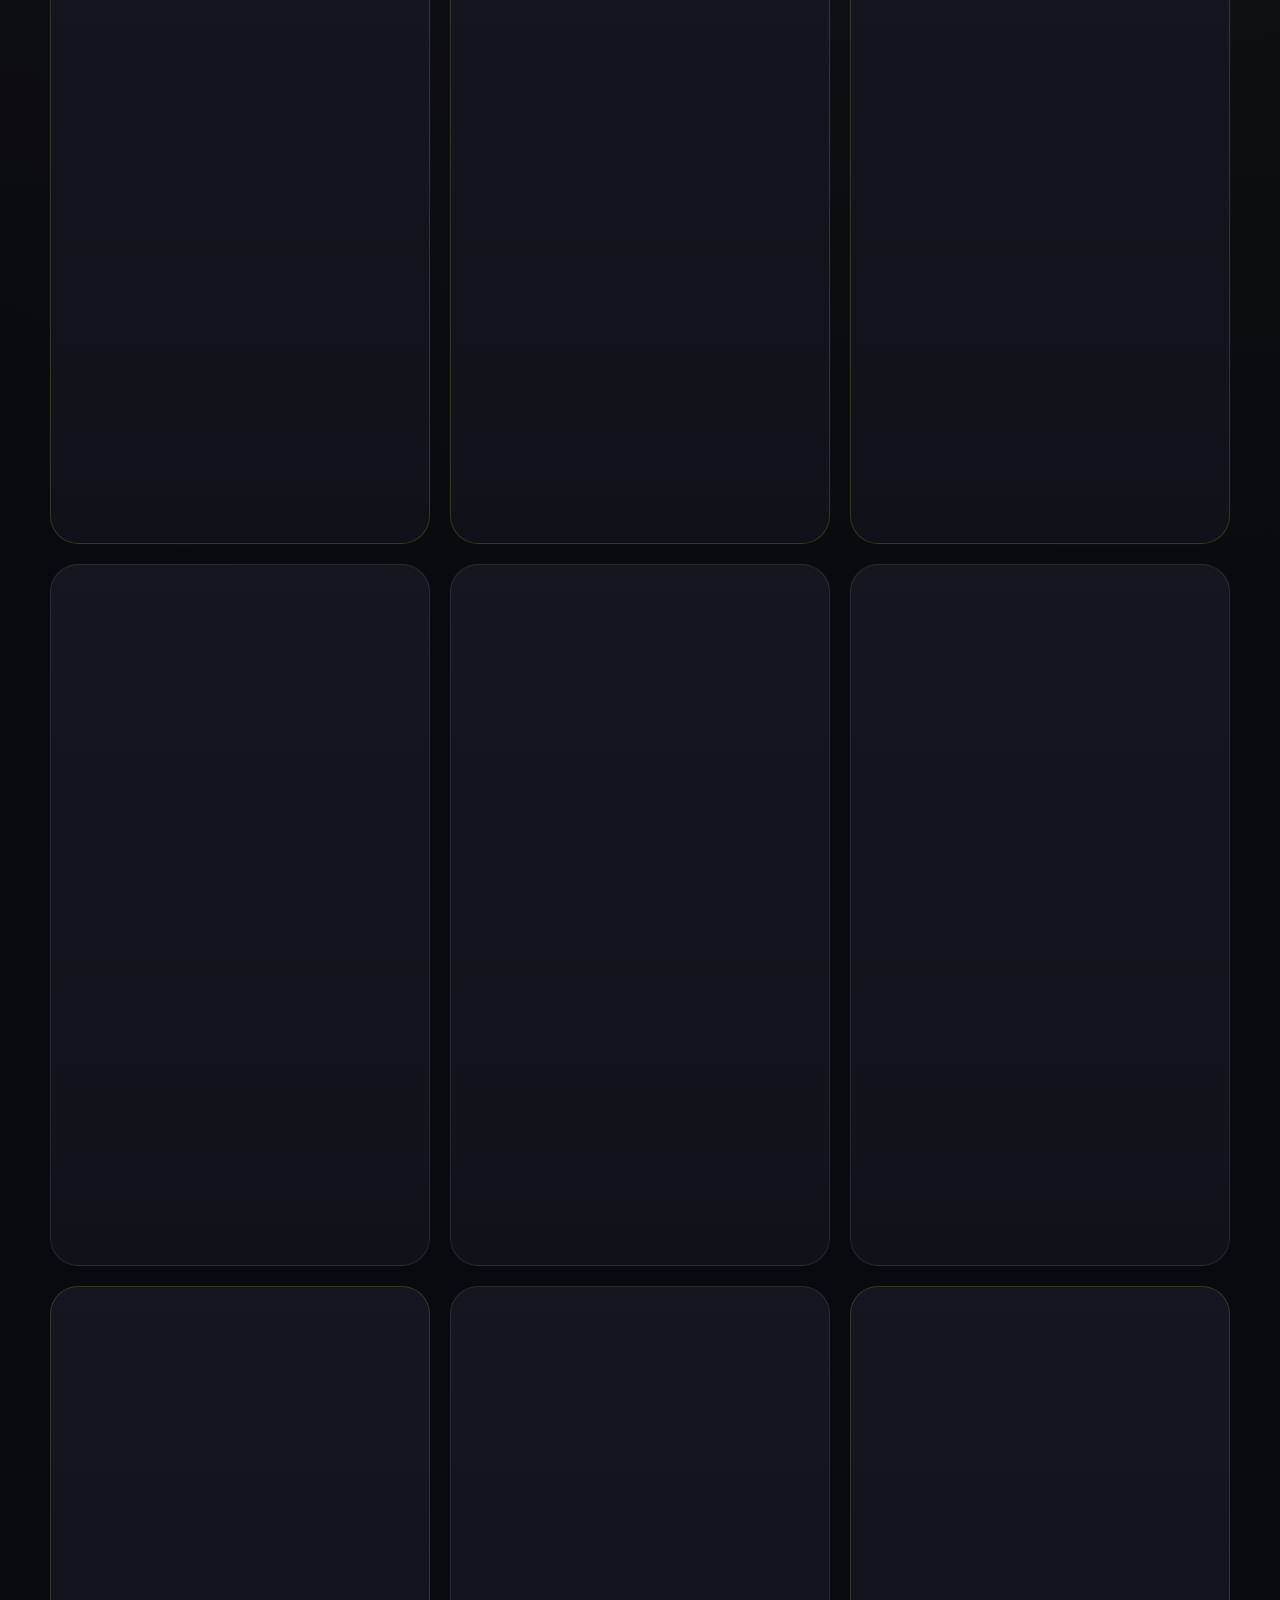
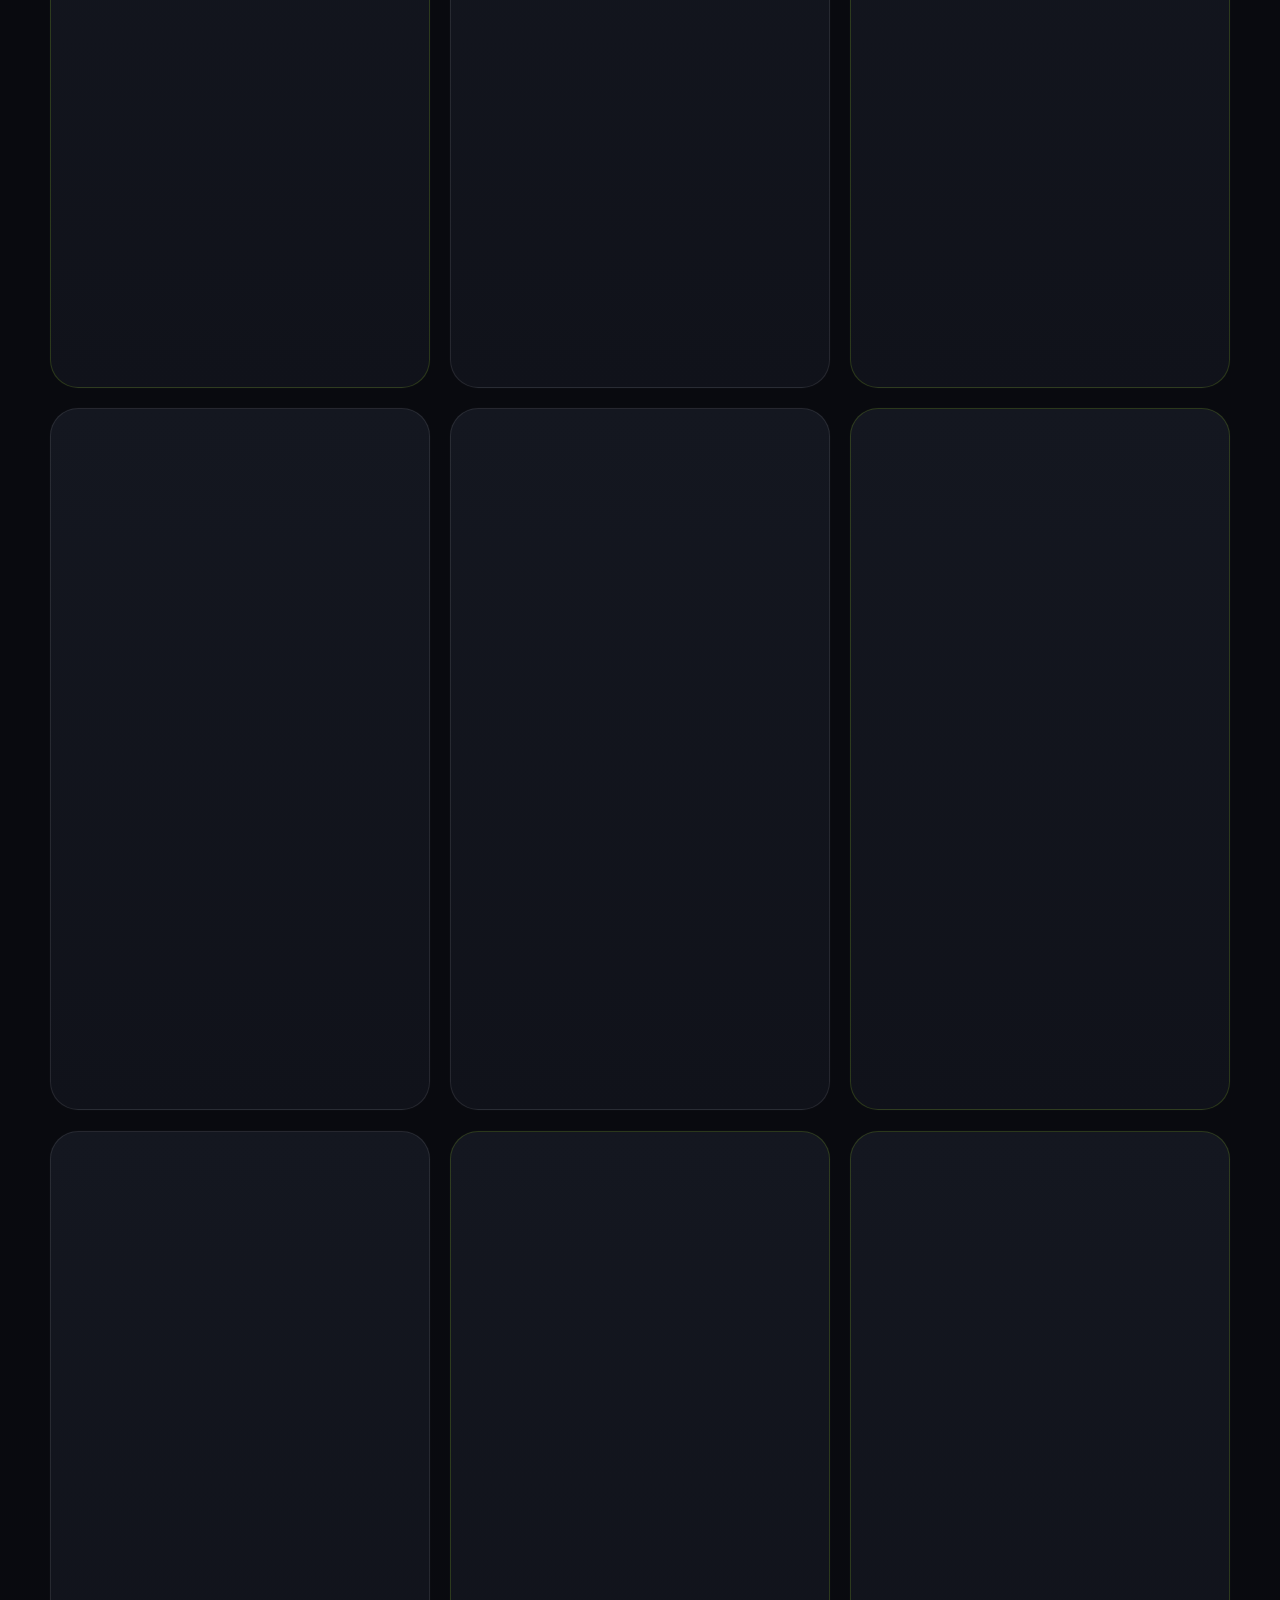
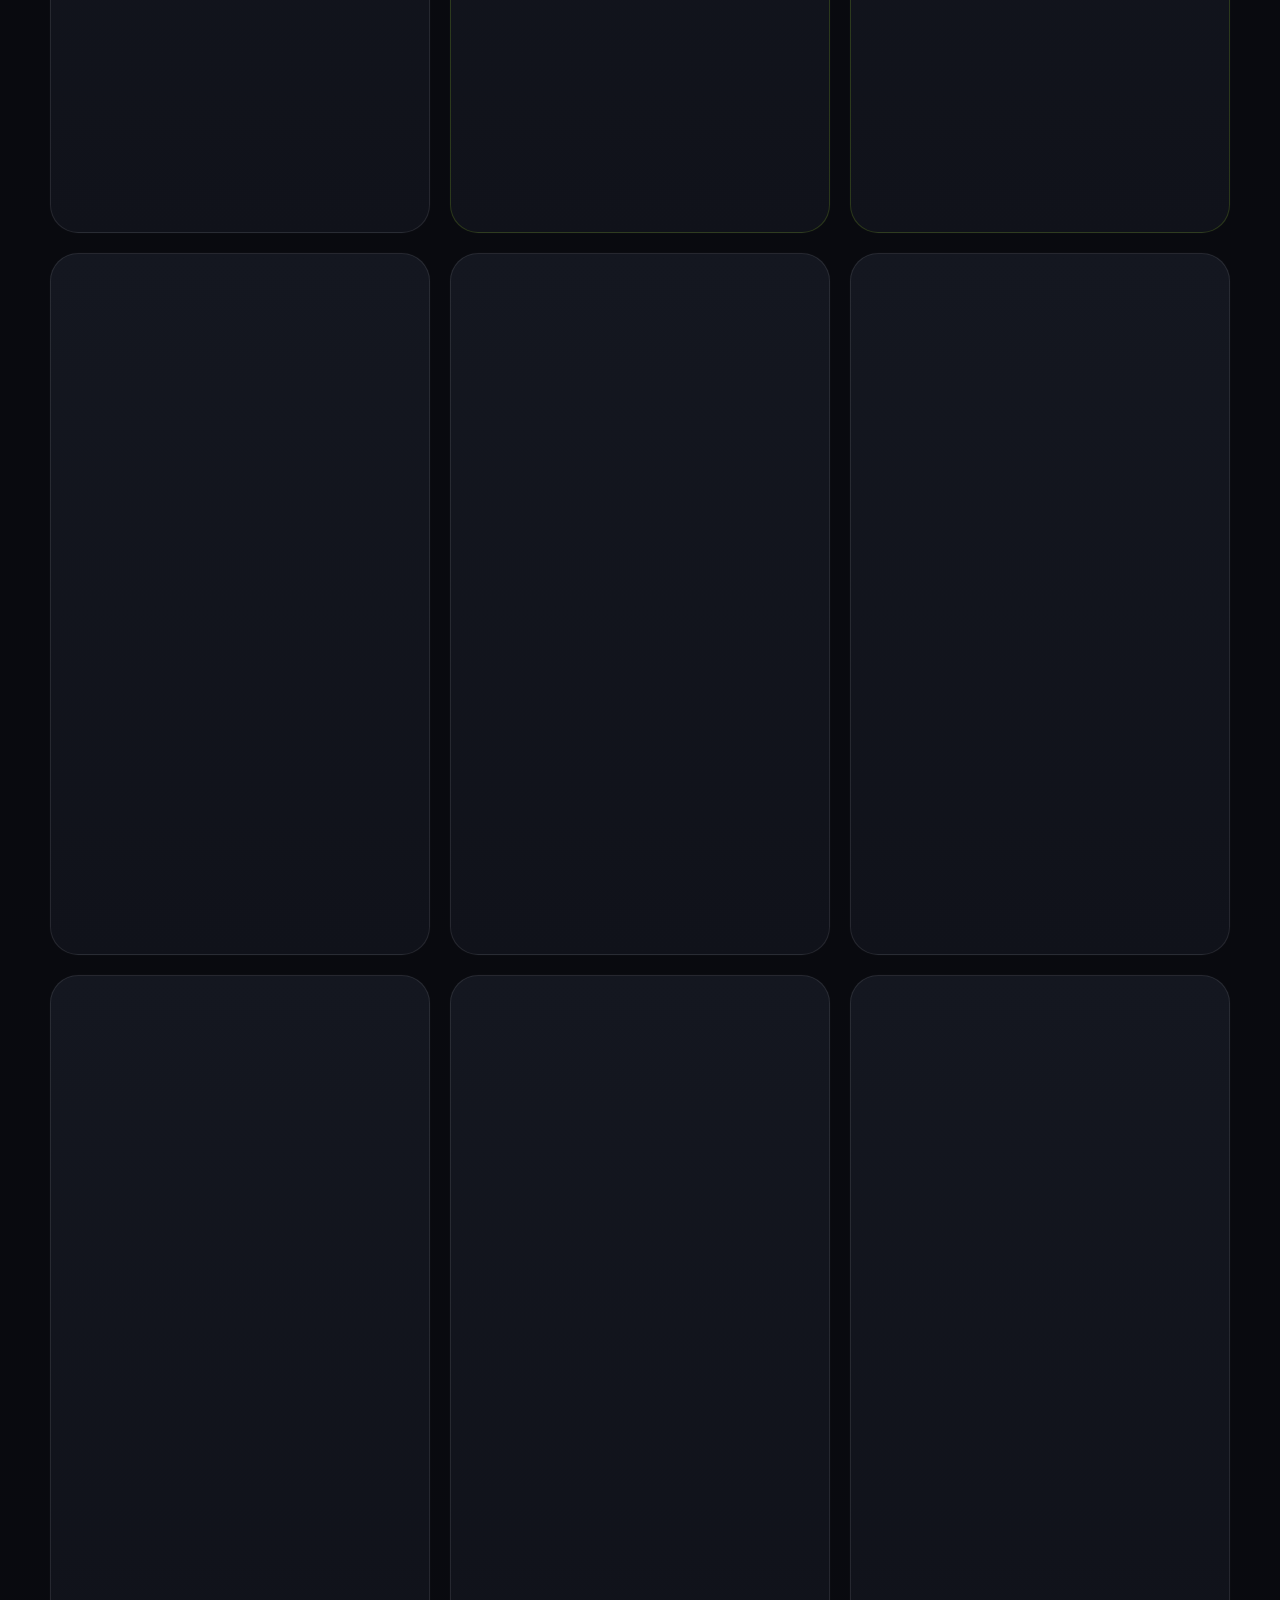
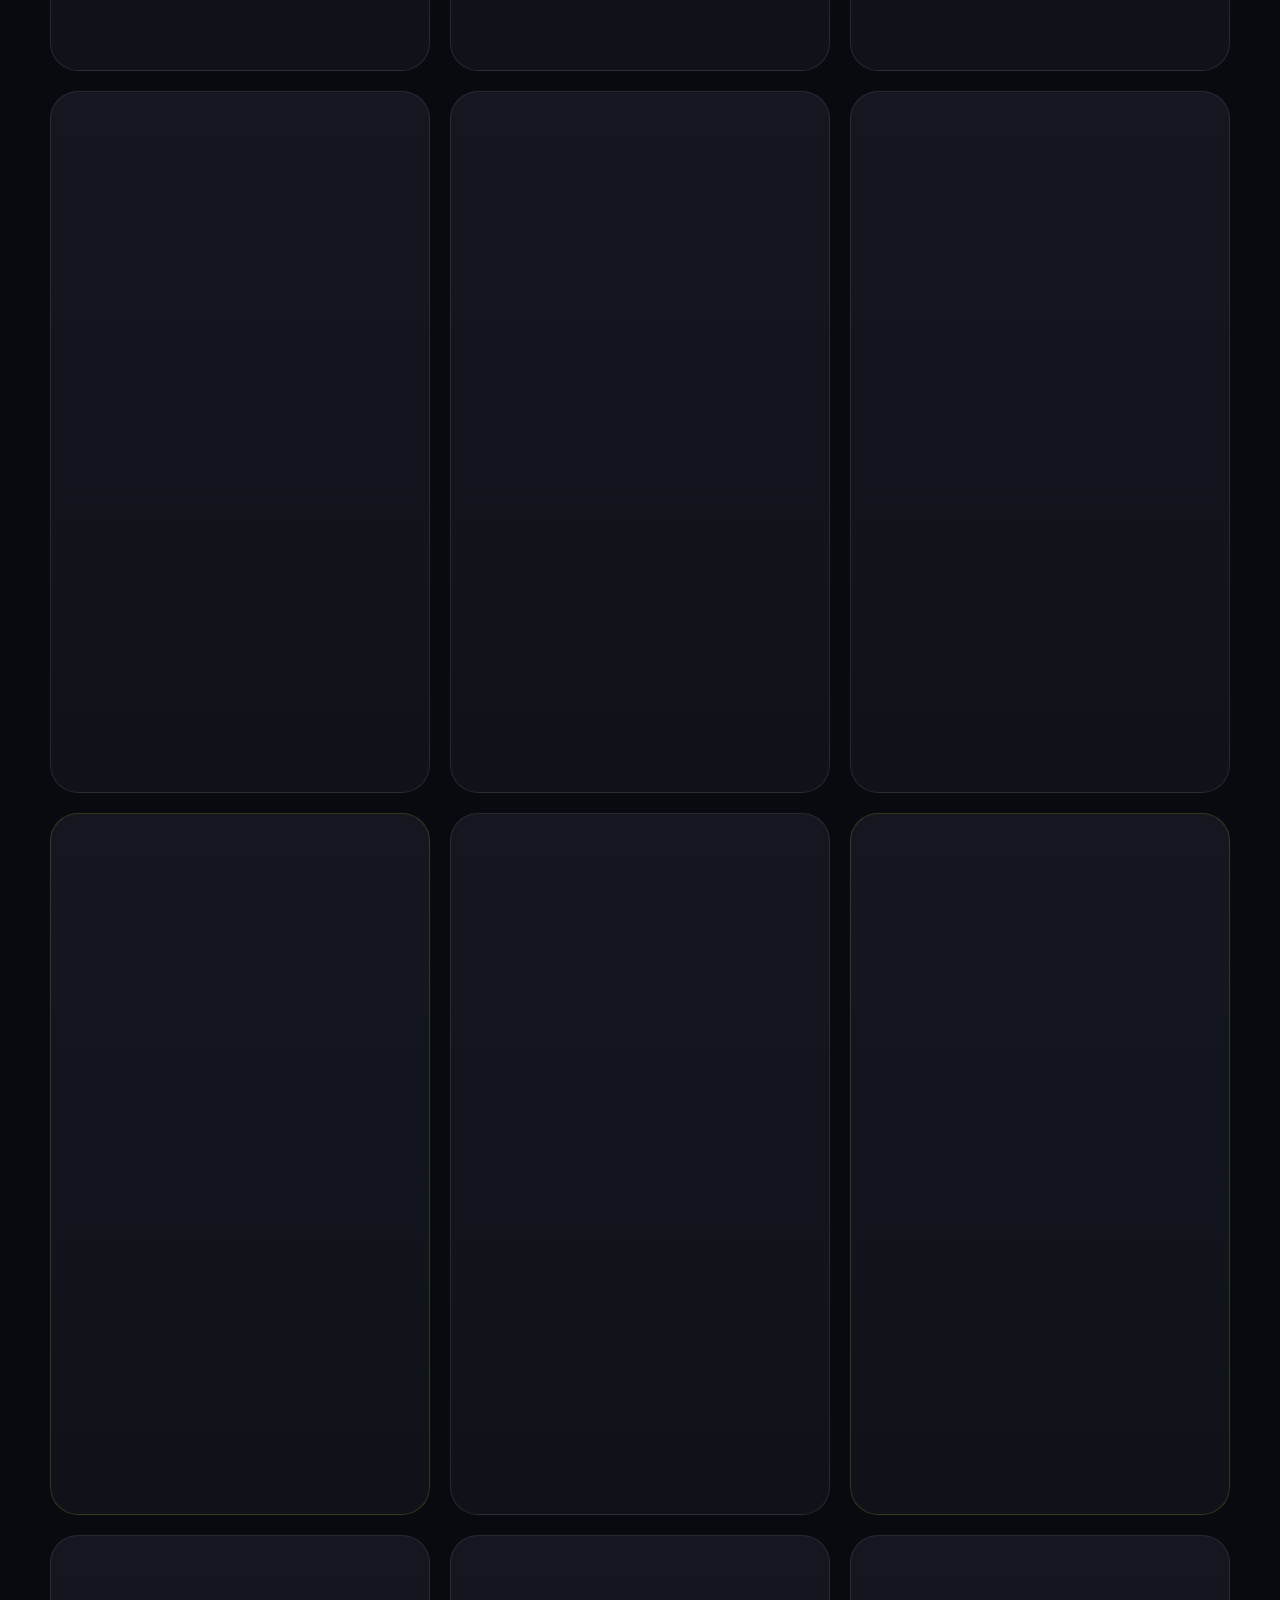
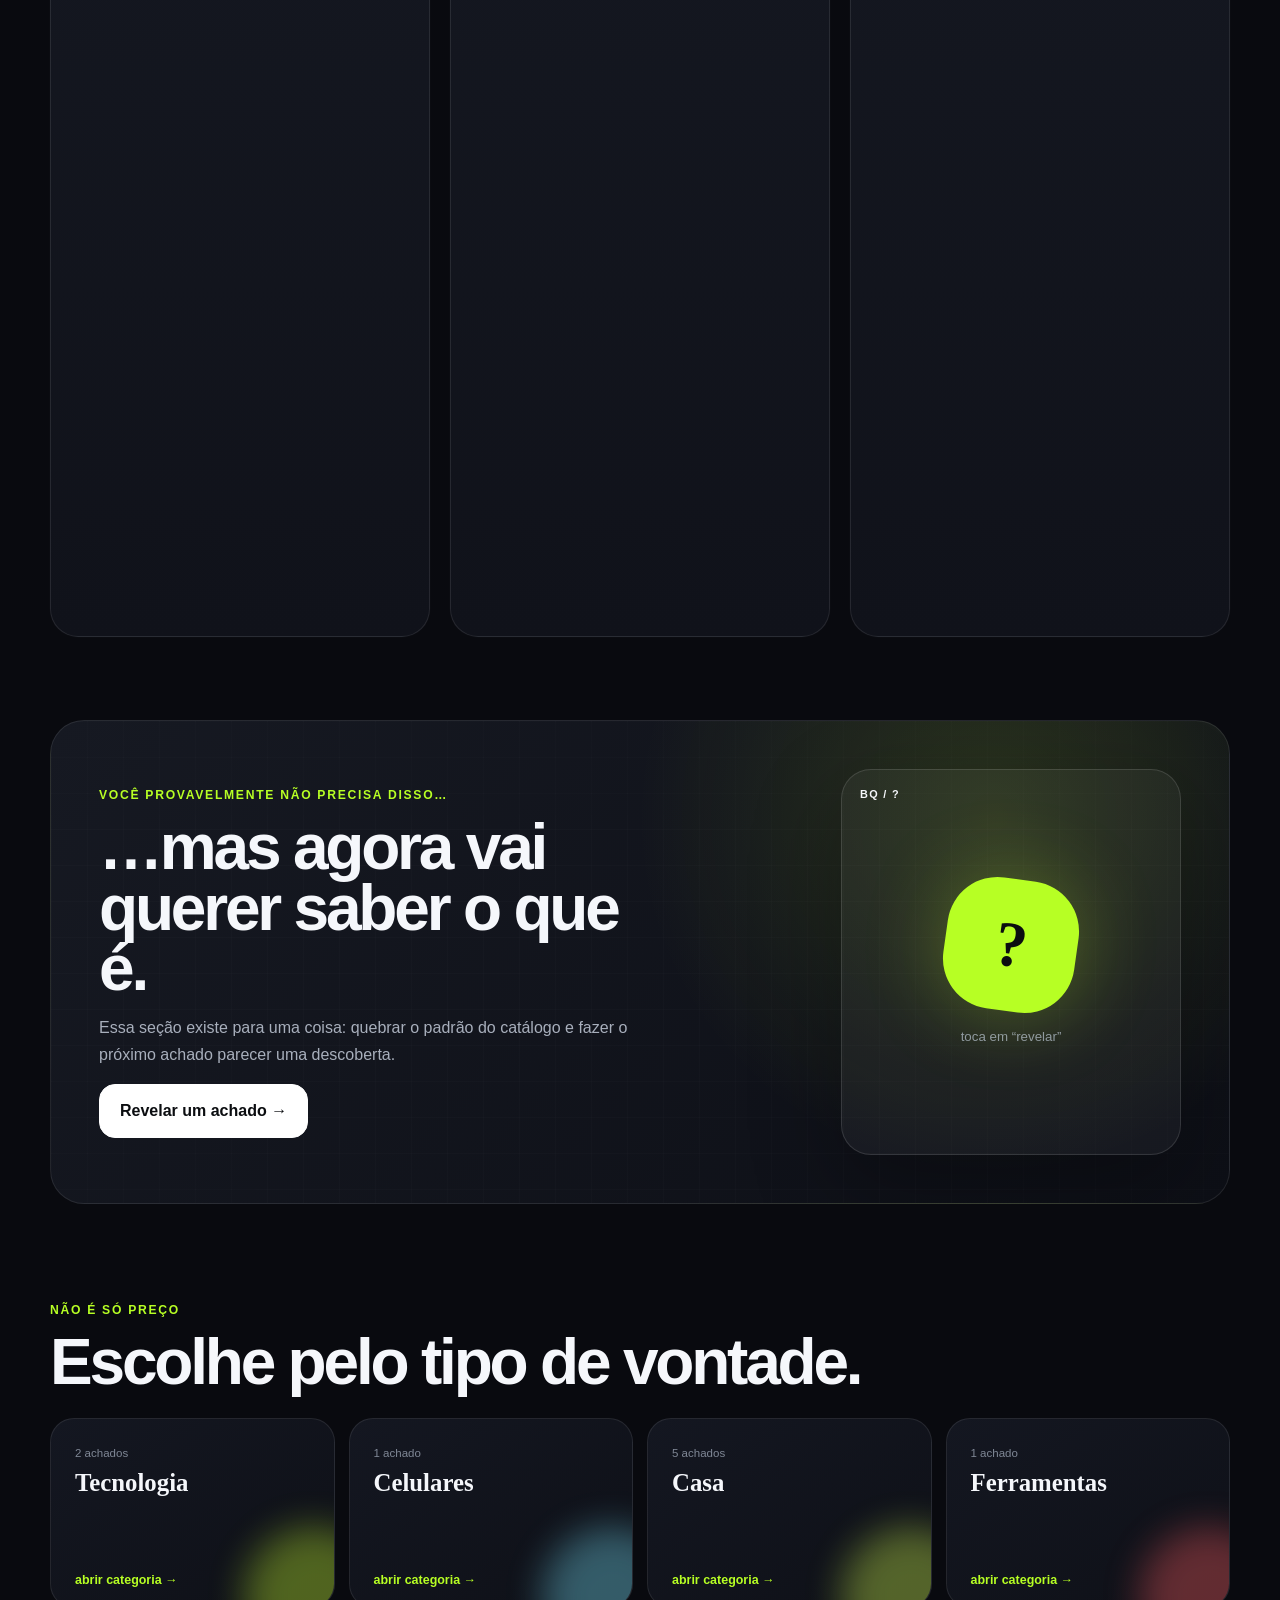
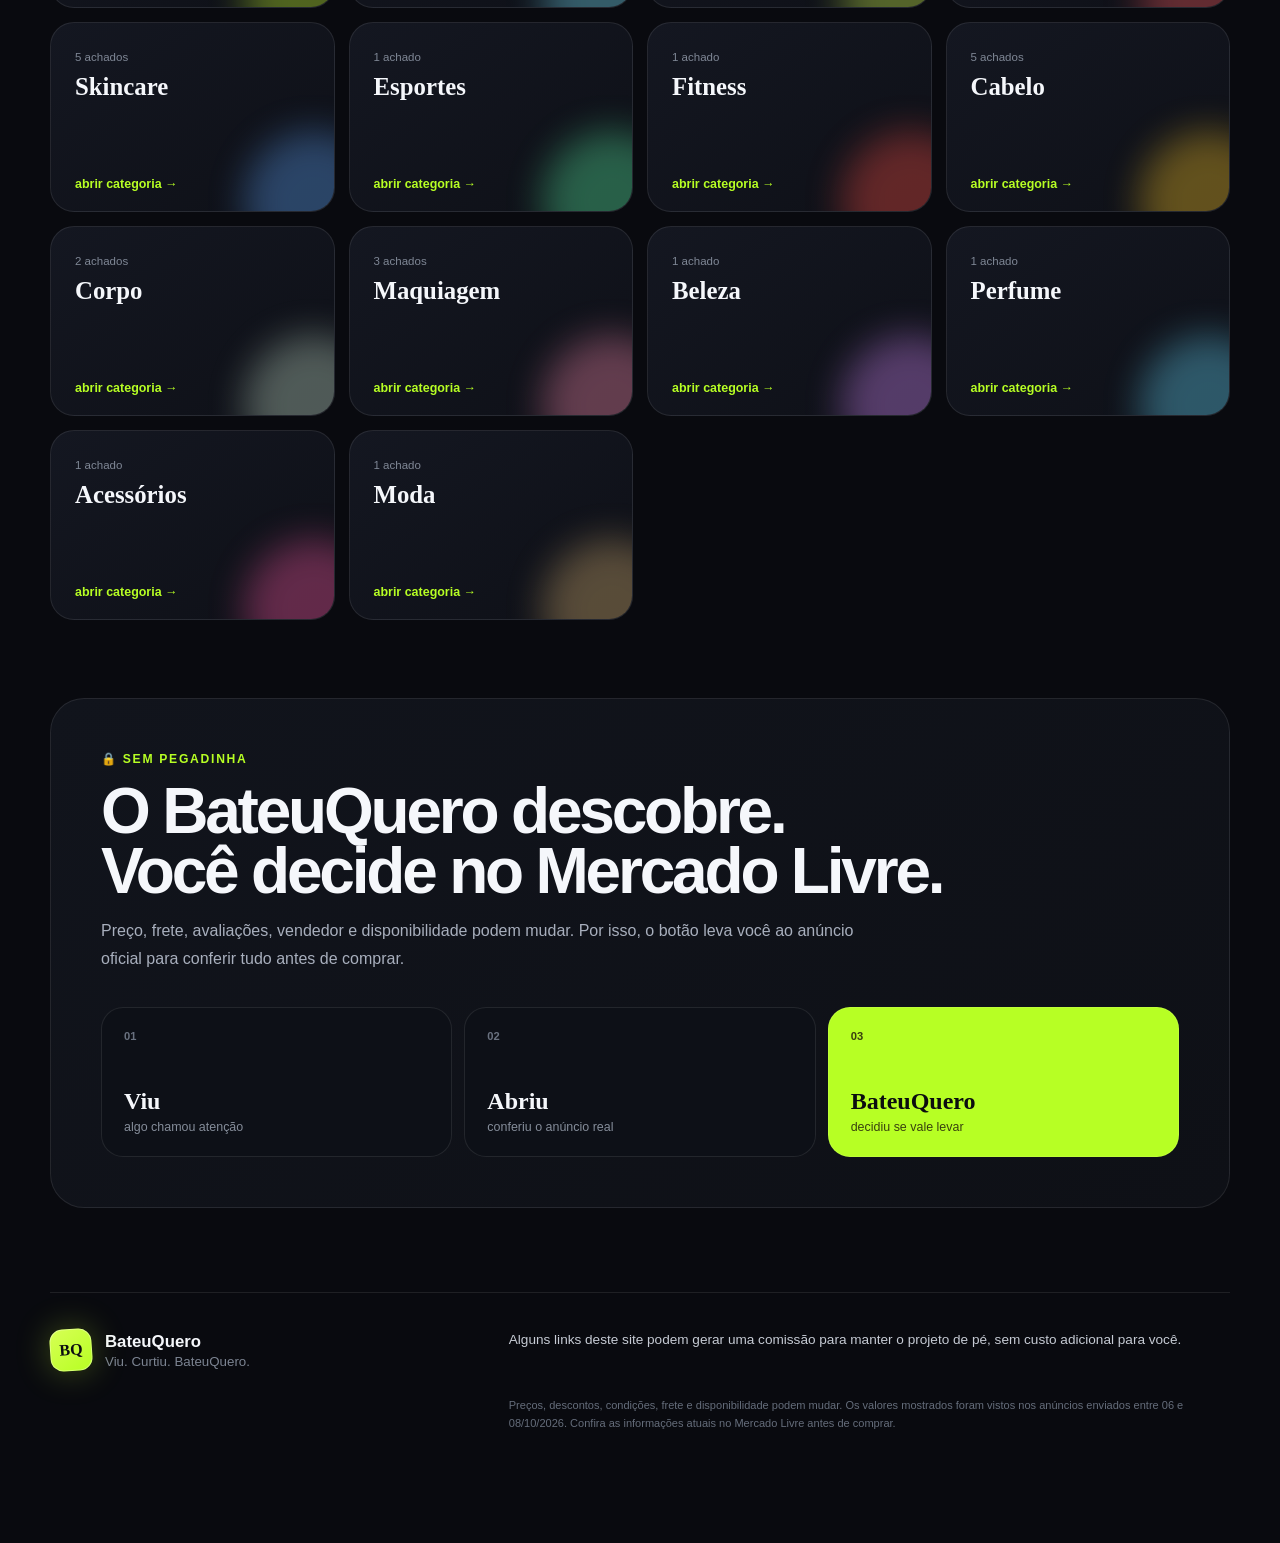
==== commit 7cba0f68: "Grande atualização V7 de vitrine, imagens e conversão" ====
--- a/index.html
+++ b/index.html
@@ -11,7 +11,7 @@
   <link rel="preconnect" href="https://fonts.googleapis.com">
   <link rel="preconnect" href="https://fonts.gstatic.com" crossorigin>
   <link href="https://fonts.googleapis.com/css2?family=Manrope:wght@400;500;600;700;800&family=Space+Grotesk:wght@500;600;700&display=swap" rel="stylesheet">
-  <link rel="stylesheet" href="style.css">
+  <link rel="stylesheet" href="style.css?v=7">
 </head>
 <body>
   <div class="noise" aria-hidden="true"></div>
@@ -22,6 +22,7 @@
     </a>
     <nav class="desktop-nav">
       <a href="#radar">Radar</a>
+      <a href="#para-elas">Para elas</a>
       <a href="#achados">Achados</a>
       <a href="#categorias">Categorias</a>
       <a href="#como-funciona">Como funciona</a>
@@ -86,6 +87,20 @@
       <div id="featuredProduct"></div>
     </section>
 
+
+    <section class="section-shell beauty-edit" id="para-elas">
+      <div class="beauty-edit-card">
+        <div class="beauty-edit-head">
+          <div>
+            <span class="section-kicker">BQ BEAUTY • SELEÇÃO FEMININA</span>
+            <h2>Achados para elas.</h2>
+          </div>
+          <p>Skincare, cabelo, maquiagem, corpo, perfume e moda em uma faixa feita para descobrir rápido sem perder o resto do catálogo.</p>
+        </div>
+        <div class="beauty-rail" id="beautyRail" aria-label="Seleção feminina"></div>
+      </div>
+    </section>
+
     <section class="ticker" aria-label="Informações rápidas">
       <div class="ticker-track">
         <span>30 ACHADOS REAIS</span><i>✦</i>
@@ -111,15 +126,27 @@
           </div>
           <select id="sortSelect" aria-label="Ordenar produtos">
             <option value="featured">Mais interessantes</option>
+            <option value="new">Mais novos</option>
             <option value="discount">Maior desconto</option>
             <option value="low">Menor preço</option>
             <option value="high">Maior preço</option>
           </select>
-        </div>
-      </div>
-
+          <select id="priceSelect" aria-label="Filtrar por preço">
+            <option value="all">Qualquer preço</option>
+            <option value="50">Até R$ 50</option>
+            <option value="100">Até R$ 100</option>
+            <option value="200">Até R$ 200</option>
+            <option value="200plus">Acima de R$ 200</option>
+          </select>
+        </div>
+      </div>
+
+      <div class="filter-zone">
+        <div class="quick-filters" id="quickFilters" aria-label="Filtros rápidos"></div>
+        <button class="clear-filters" id="clearFiltersBtn">Limpar filtros</button>
+      </div>
       <div class="chips" id="categoryChips"></div>
-      <div class="result-line"><span id="resultCount">10</span> achados encontrados</div>
+      <div class="result-line"><strong id="resultCount">30</strong> <span id="resultLabel">achados encontrados</span></div>
       <div class="product-grid" id="productGrid"></div>
       <div class="empty-state" id="emptyState" hidden>
         <strong>¯\_(ツ)_/¯</strong>
@@ -172,7 +199,7 @@
       <div><strong>BateuQuero</strong><small>Viu. Curtiu. BateuQuero.</small></div>
     </div>
     <p class="affiliate-note">Alguns links deste site podem gerar uma comissão para manter o projeto de pé, sem custo adicional para você.</p>
-    <p class="fineprint">Preços, descontos, condições, frete e disponibilidade podem mudar. Os valores mostrados foram vistos nos anúncios enviados em 06/10/2026. Confira as informações atuais no Mercado Livre antes de comprar.</p>
+    <p class="fineprint">Preços, descontos, condições, frete e disponibilidade podem mudar. Os valores mostrados foram vistos nos anúncios enviados entre 06 e 08/10/2026. Confira as informações atuais no Mercado Livre antes de comprar.</p>
   </footer>
 
   <nav class="mobile-nav" aria-label="Navegação mobile">
@@ -188,6 +215,7 @@
   </dialog>
 
   <div class="toast" id="toast" role="status" aria-live="polite"></div>
-  <script src="app.js"></script>
+  <script src="products.js?v=7"></script>
+  <script src="app.js?v=7"></script>
 </body>
 </html>
--- a/style.css
+++ b/style.css
@@ -455,4 +455,152 @@
   .featured-media{min-height:330px}
   .featured-info h3{font-size:2rem}
   .now-price{font-size:1.8rem}
-}+}
+
+/* =========================================================
+   BATEUQUERO V7 — vitrine, imagens, filtros e mobile
+   ========================================================= */
+:root{--acid:#b7ff24;--acid-soft:#d9ff87;--panel:#11141c;--panel-2:#151925;--muted:#9aa3b2}
+
+.topbar{backdrop-filter:blur(18px) saturate(1.2);background:rgba(9,10,15,.86);box-shadow:0 1px 0 rgba(255,255,255,.04),0 18px 50px rgba(0,0,0,.16)}
+
+/* Hero: mais produto, menos vazio */
+.hero-art{isolation:isolate}
+.hero-product{position:absolute;inset:8% 5% 5%;z-index:2;pointer-events:none}
+.hero-preview-item{position:absolute;margin:0;overflow:hidden;border:1px solid rgba(255,255,255,.16);background:linear-gradient(145deg,#f8faf5,#e8eee1);box-shadow:0 32px 90px rgba(0,0,0,.5);transition:.3s}
+.hero-preview-item img{width:100%;height:100%;display:block;object-fit:contain;padding:2%;filter:saturate(1.06) contrast(1.025)}
+.hero-preview-item.isolated img{mix-blend-mode:multiply}
+.hero-preview-item.photo img{object-fit:cover;padding:0;mix-blend-mode:normal}
+.hero-preview-item figcaption{position:absolute;left:12px;bottom:10px;padding:6px 9px;border-radius:999px;background:rgba(8,10,14,.82);color:#fff;font-size:.56rem;font-weight:900;letter-spacing:.12em;text-transform:uppercase}
+.preview-1{inset:9% 17% 7% 7%;border-radius:28px;transform:rotate(-4deg)}
+.preview-2{width:36%;height:38%;right:0;top:4%;border-radius:22px;transform:rotate(7deg)}
+.preview-3{width:34%;height:34%;right:1%;bottom:2%;border-radius:22px;transform:rotate(4deg)}
+
+/* Featured visual */
+.featured-meta{display:flex;align-items:center;gap:9px;flex-wrap:wrap}
+.new-pill{display:inline-flex;padding:6px 9px;border-radius:999px;background:rgba(183,255,36,.12);border:1px solid rgba(183,255,36,.34);color:var(--acid);font-size:.63rem;font-weight:900;letter-spacing:.09em}
+.featured-shot,.modal-shot,.product-shot{background:linear-gradient(145deg,color-mix(in srgb,var(--a) 13%,#f8faf5),color-mix(in srgb,var(--b) 9%,#fff));border:1px solid rgba(255,255,255,.5)}
+.featured-shot img,.modal-shot img,.product-shot img{width:100%;height:100%;display:block;transition:transform .35s ease,filter .35s ease}
+.featured-shot.isolated img,.modal-shot.isolated img,.product-shot.isolated img{object-fit:contain;object-position:center;padding:1.5%;mix-blend-mode:multiply;transform:scale(1.08);filter:saturate(1.06) contrast(1.035)}
+.featured-shot.photo img,.modal-shot.photo img,.product-shot.photo img{object-fit:cover;object-position:center;padding:0;mix-blend-mode:normal;transform:scale(1.025);filter:saturate(1.04) contrast(1.025)}
+.product-card:hover .product-shot.isolated img{transform:scale(1.14)}
+.product-card:hover .product-shot.photo img{transform:scale(1.075)}
+.featured-shot{inset:8% 6% 7%;border-radius:28px}
+.product-shot{inset:9% 4% 8%;border-radius:22px}
+.modal-shot{inset:8%;border-radius:26px}
+
+/* BQ Beauty / Para elas */
+.beauty-edit{padding:16px 0 74px}
+.beauty-edit-card{position:relative;overflow:hidden;border:1px solid var(--line);border-radius:34px;padding:34px;background:radial-gradient(circle at 12% 12%,rgba(255,77,177,.17),transparent 30%),radial-gradient(circle at 87% 65%,rgba(183,255,36,.12),transparent 34%),linear-gradient(145deg,#14151d,#0d0f14);box-shadow:var(--shadow)}
+.beauty-edit-head{display:flex;align-items:end;justify-content:space-between;gap:24px;margin-bottom:24px}
+.beauty-edit-head h2{font-family:"Space Grotesk";font-size:clamp(2rem,4vw,3.5rem);letter-spacing:-.055em;margin:6px 0 0;line-height:.95}
+.beauty-edit-head p{max-width:520px;color:#9ca4b1;line-height:1.65;margin:0;text-align:right}
+.beauty-rail{display:grid;grid-auto-flow:column;grid-auto-columns:minmax(210px,260px);gap:12px;overflow-x:auto;padding:3px 2px 10px;scroll-snap-type:x proximity;scrollbar-width:thin}
+.beauty-mini{scroll-snap-align:start;text-align:left;padding:0;border:1px solid rgba(255,255,255,.09);background:#11141b;color:#fff;border-radius:22px;overflow:hidden;cursor:pointer;transition:.22s;min-height:290px}
+.beauty-mini:hover{transform:translateY(-4px);border-color:rgba(183,255,36,.34);box-shadow:0 20px 50px rgba(0,0,0,.3)}
+.beauty-mini-media{height:170px;display:block;overflow:hidden;background:linear-gradient(145deg,color-mix(in srgb,var(--a) 13%,#f7f8f3),color-mix(in srgb,var(--b) 8%,#fff))}
+.beauty-mini-media img{width:100%;height:100%;display:block;object-fit:contain;padding:2%;filter:saturate(1.05) contrast(1.025)}
+.beauty-mini-media.isolated img{mix-blend-mode:multiply}
+.beauty-mini-media.photo img{object-fit:cover;padding:0}
+.beauty-mini-copy{display:grid;gap:5px;padding:14px 15px 16px}
+.beauty-mini-copy small{color:var(--acid);font-size:.64rem;font-weight:900;letter-spacing:.08em;text-transform:uppercase}
+.beauty-mini-copy strong{font-family:"Space Grotesk";font-size:.96rem;line-height:1.15;display:-webkit-box;-webkit-line-clamp:2;-webkit-box-orient:vertical;overflow:hidden}
+.beauty-mini-copy b{font-size:1.05rem;margin-top:3px}
+
+/* Filtros rápidos */
+.filter-zone{display:flex;align-items:center;justify-content:space-between;gap:14px;margin:20px 0 10px}
+.quick-filters{display:flex;gap:8px;flex-wrap:wrap}
+.quick-chip{padding:10px 13px;border-radius:999px;border:1px solid var(--line);background:#10131a;color:#9da5b3;font-weight:800;font-size:.74rem;cursor:pointer;transition:.18s}
+.quick-chip:hover,.quick-chip.active{background:var(--acid);border-color:var(--acid);color:#0a0d0f;box-shadow:0 0 0 4px rgba(183,255,36,.07)}
+.clear-filters{border:0;background:transparent;color:#7f8794;font-weight:800;cursor:pointer;font-size:.75rem;padding:10px 4px}
+.clear-filters:hover{color:#fff}
+.discovery-tools{display:grid;grid-template-columns:minmax(260px,1fr) 175px 155px;gap:10px;align-items:center}
+.discovery-tools .searchbox{min-width:0;width:100%}
+#priceSelect{height:48px;border-radius:15px;border:1px solid var(--line);background:#10121a;color:#fff;padding:0 13px;outline:0}
+.result-line{display:flex;gap:5px;align-items:center}
+
+/* Cards */
+.product-grid{gap:20px}
+.product-card{content-visibility:auto;contain-intrinsic-size:620px;box-shadow:0 0 0 1px rgba(255,255,255,.01);transition:transform .23s ease,border-color .23s ease,box-shadow .23s ease}
+.product-card.is-new{border-color:rgba(183,255,36,.16)}
+.product-stage{aspect-ratio:1.10/1;padding:0}
+.product-stage:after{content:"";position:absolute;inset:auto 0 0;height:45%;background:linear-gradient(transparent,rgba(8,10,14,.22));pointer-events:none;z-index:3}
+.product-title{display:-webkit-box;-webkit-line-clamp:2;-webkit-box-orient:vertical;overflow:hidden;min-height:2.25em}
+.product-short{display:-webkit-box;-webkit-line-clamp:2;-webkit-box-orient:vertical;overflow:hidden;min-height:2.65em}
+.new-corner{position:absolute;z-index:6;left:18px;bottom:15px;padding:6px 9px;border-radius:999px;background:rgba(183,255,36,.92);color:#0b0e0f;font-size:.57rem;font-weight:950;letter-spacing:.12em;box-shadow:0 7px 22px rgba(0,0,0,.3)}
+.product-card.is-new .stage-label{left:74px}
+.card-meta-row{margin-top:12px}
+.price-stamp{display:inline-flex;align-items:center;gap:5px;padding:6px 8px;border:1px solid rgba(255,255,255,.08);border-radius:999px;color:#828b99;background:rgba(255,255,255,.025);font-size:.61rem;font-weight:750}
+.product-card .price-stack{margin-top:14px}
+.card-actions{grid-template-columns:1fr 46px 46px;display:grid;gap:8px}
+.card-actions .icon-save,.card-actions .icon-share{width:46px;padding:0;flex:none}
+.icon-share{font-size:1.05rem}
+.icon-share:hover{color:var(--acid);border-color:rgba(183,255,36,.36)}
+.product-card:hover{transform:translateY(-6px);box-shadow:0 30px 80px rgba(0,0,0,.34)}
+
+/* Modal mais útil */
+.modal{max-width:min(1180px,94vw)}
+.modal-grid{grid-template-columns:.88fr 1.12fr;min-height:620px}
+.modal-media{min-height:620px}
+.modal-info{padding:46px 42px 36px;justify-content:flex-start;overflow:auto;max-height:86vh}
+.modal-info h3{font-size:clamp(2rem,4vw,3.15rem);margin-top:13px}
+.modal-actions{display:grid;grid-template-columns:1fr 56px 56px}
+.related-block{margin-top:28px;padding-top:22px;border-top:1px solid var(--line)}
+.related-grid{display:grid;grid-template-columns:repeat(3,1fr);gap:9px;margin-top:12px}
+.related-item{border:1px solid var(--line);background:#10131a;color:#fff;border-radius:16px;padding:0;overflow:hidden;text-align:left;cursor:pointer;transition:.18s}
+.related-item:hover{border-color:rgba(183,255,36,.32);transform:translateY(-2px)}
+.related-media{display:block;height:92px;background:linear-gradient(145deg,color-mix(in srgb,var(--a) 12%,#f8faf5),color-mix(in srgb,var(--b) 8%,#fff));overflow:hidden}
+.related-media img{width:100%;height:100%;object-fit:contain;padding:2%}
+.related-media.isolated img{mix-blend-mode:multiply}
+.related-media.photo img{object-fit:cover;padding:0}
+.related-item>span:last-child{display:grid;gap:3px;padding:9px}
+.related-item small{color:#86909e;text-transform:uppercase;font-size:.55rem;font-weight:900}
+.related-item strong{font-size:.69rem;line-height:1.15;display:-webkit-box;-webkit-line-clamp:2;-webkit-box-orient:vertical;overflow:hidden}
+.related-item b{font-size:.8rem;color:var(--acid)}
+
+/* Random reveal */
+.mystery-image{position:absolute;inset:42px 26px 86px;border-radius:24px;overflow:hidden;background:#f4f6f2}
+.mystery-image img{width:100%;height:100%;object-fit:contain;padding:2%;mix-blend-mode:multiply}
+.mystery-image.photo img{object-fit:cover;padding:0;mix-blend-mode:normal}
+
+/* Acessibilidade e sensação de app */
+.btn,.chip,.quick-chip,.beauty-mini,.related-item{touch-action:manipulation}
+button:focus-visible,a:focus-visible,input:focus-visible,select:focus-visible{outline:2px solid var(--acid);outline-offset:3px}
+
+@media (max-width:980px){
+  .beauty-edit-head{align-items:flex-start;flex-direction:column}
+  .beauty-edit-head p{text-align:left}
+  .discovery-tools{grid-template-columns:1fr 1fr}
+  .discovery-tools .searchbox{grid-column:1/-1}
+}
+
+@media (max-width:720px){
+  .hero-product{inset:6% 2% 3%}
+  .preview-1{inset:10% 14% 9% 2%}
+  .preview-2{width:38%;height:34%;right:0;top:2%}
+  .preview-3{width:36%;height:31%;right:0;bottom:2%}
+  .beauty-edit{padding-bottom:52px}
+  .beauty-edit-card{border-radius:26px;padding:22px 16px}
+  .beauty-rail{grid-auto-columns:210px}
+  .filter-zone{align-items:flex-start;flex-direction:column;margin-top:14px}
+  .quick-filters{flex-wrap:nowrap;overflow-x:auto;width:100%;padding-bottom:4px;scrollbar-width:none}
+  .quick-chip{white-space:nowrap}
+  .discovery-tools{grid-template-columns:1fr}
+  .discovery-tools .searchbox{grid-column:auto}
+  #sortSelect,#priceSelect{width:100%}
+  .product-grid{grid-template-columns:1fr;gap:16px}
+  .product-stage{aspect-ratio:1.12/1}
+  .product-shot{inset:8% 3.5% 8%}
+  .product-title{font-size:1.26rem;min-height:auto}
+  .product-short{min-height:auto}
+  .card-actions{grid-template-columns:1fr 48px 48px}
+  .modal{max-width:100vw;width:100vw;max-height:94vh;margin:auto 0 0;border-radius:25px 25px 0 0}
+  .modal-grid{grid-template-columns:1fr;min-height:auto}
+  .modal-media{min-height:330px}
+  .modal-shot{inset:8% 7%}
+  .modal-info{padding:26px 18px 110px;max-height:none;overflow:visible}
+  .modal-info h3{font-size:2rem}
+  .modal-actions{position:sticky;bottom:8px;z-index:12;margin-inline:-6px;padding:8px;border-radius:18px;background:rgba(10,12,17,.9);backdrop-filter:blur(16px);box-shadow:0 14px 35px rgba(0,0,0,.35);grid-template-columns:1fr 48px 48px}
+  .related-grid{grid-template-columns:repeat(3,minmax(0,1fr));overflow-x:auto}
+  .related-item strong{font-size:.62rem}
+}
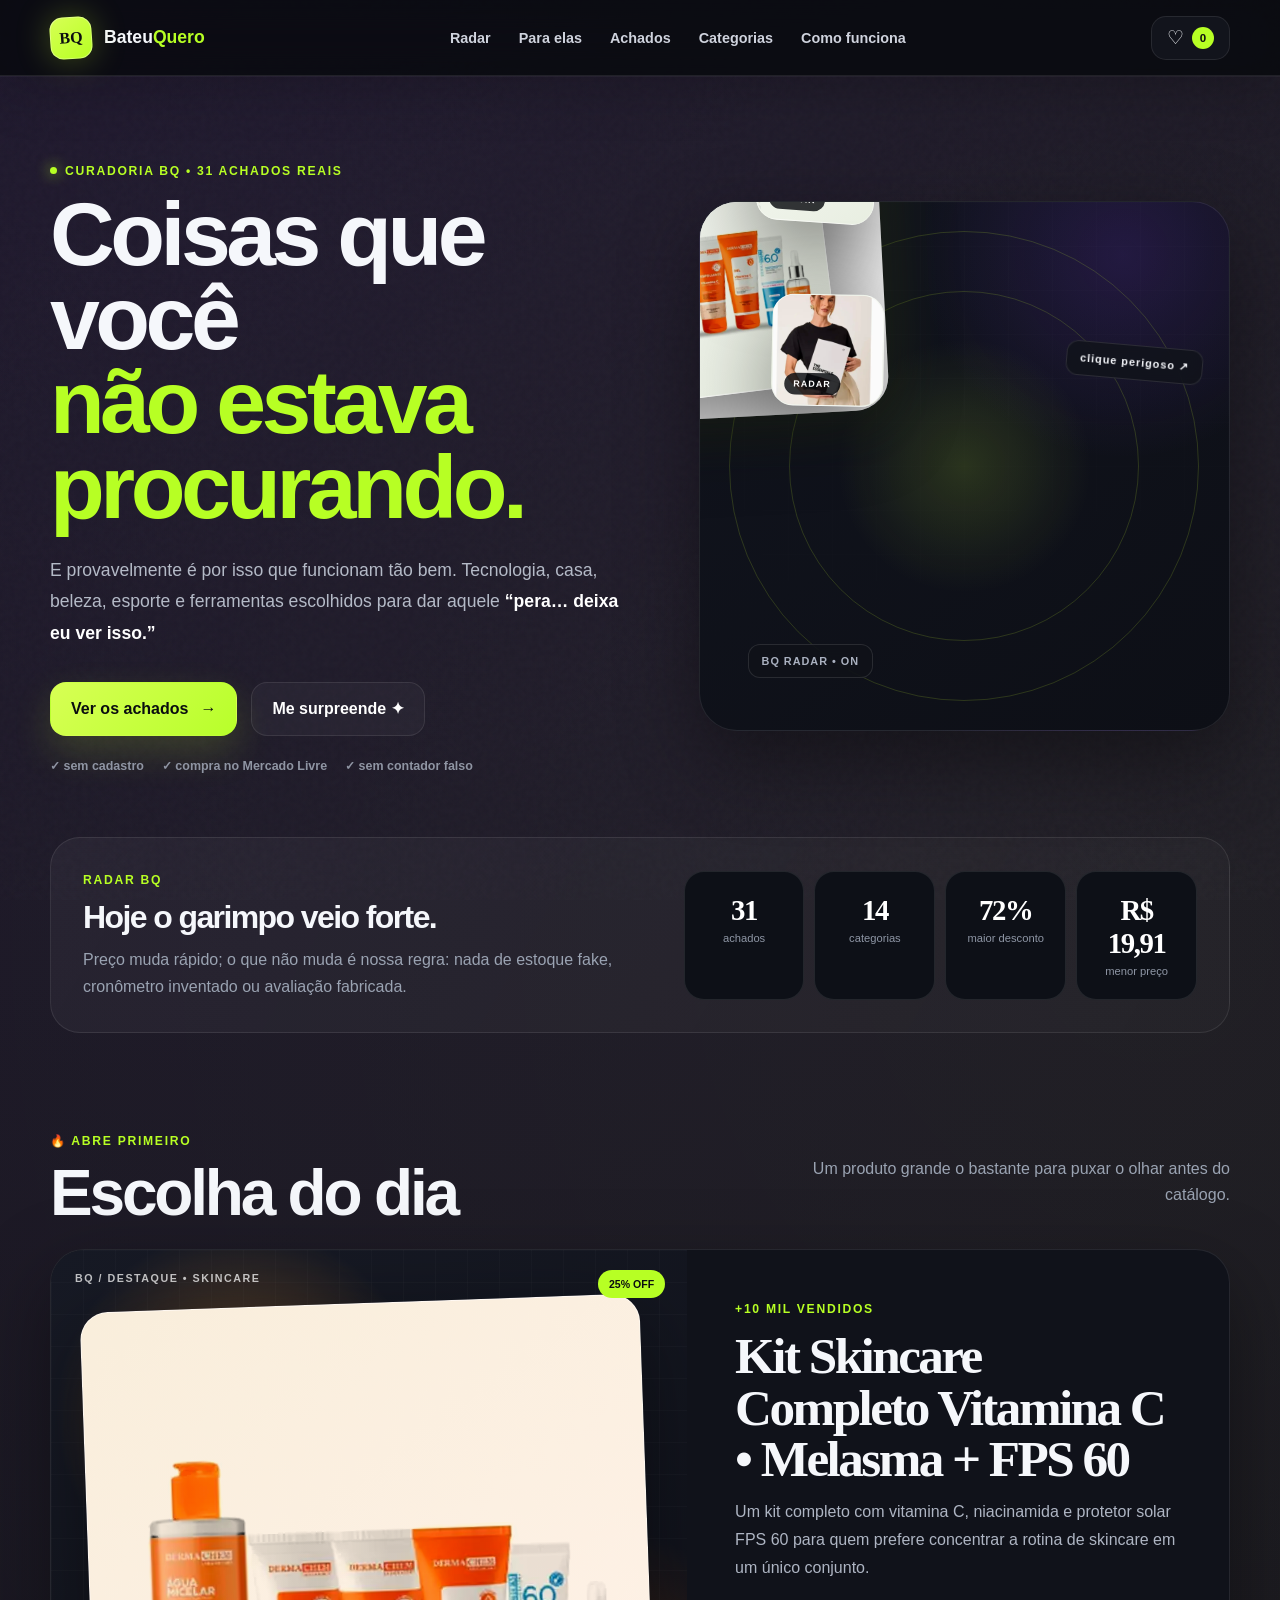
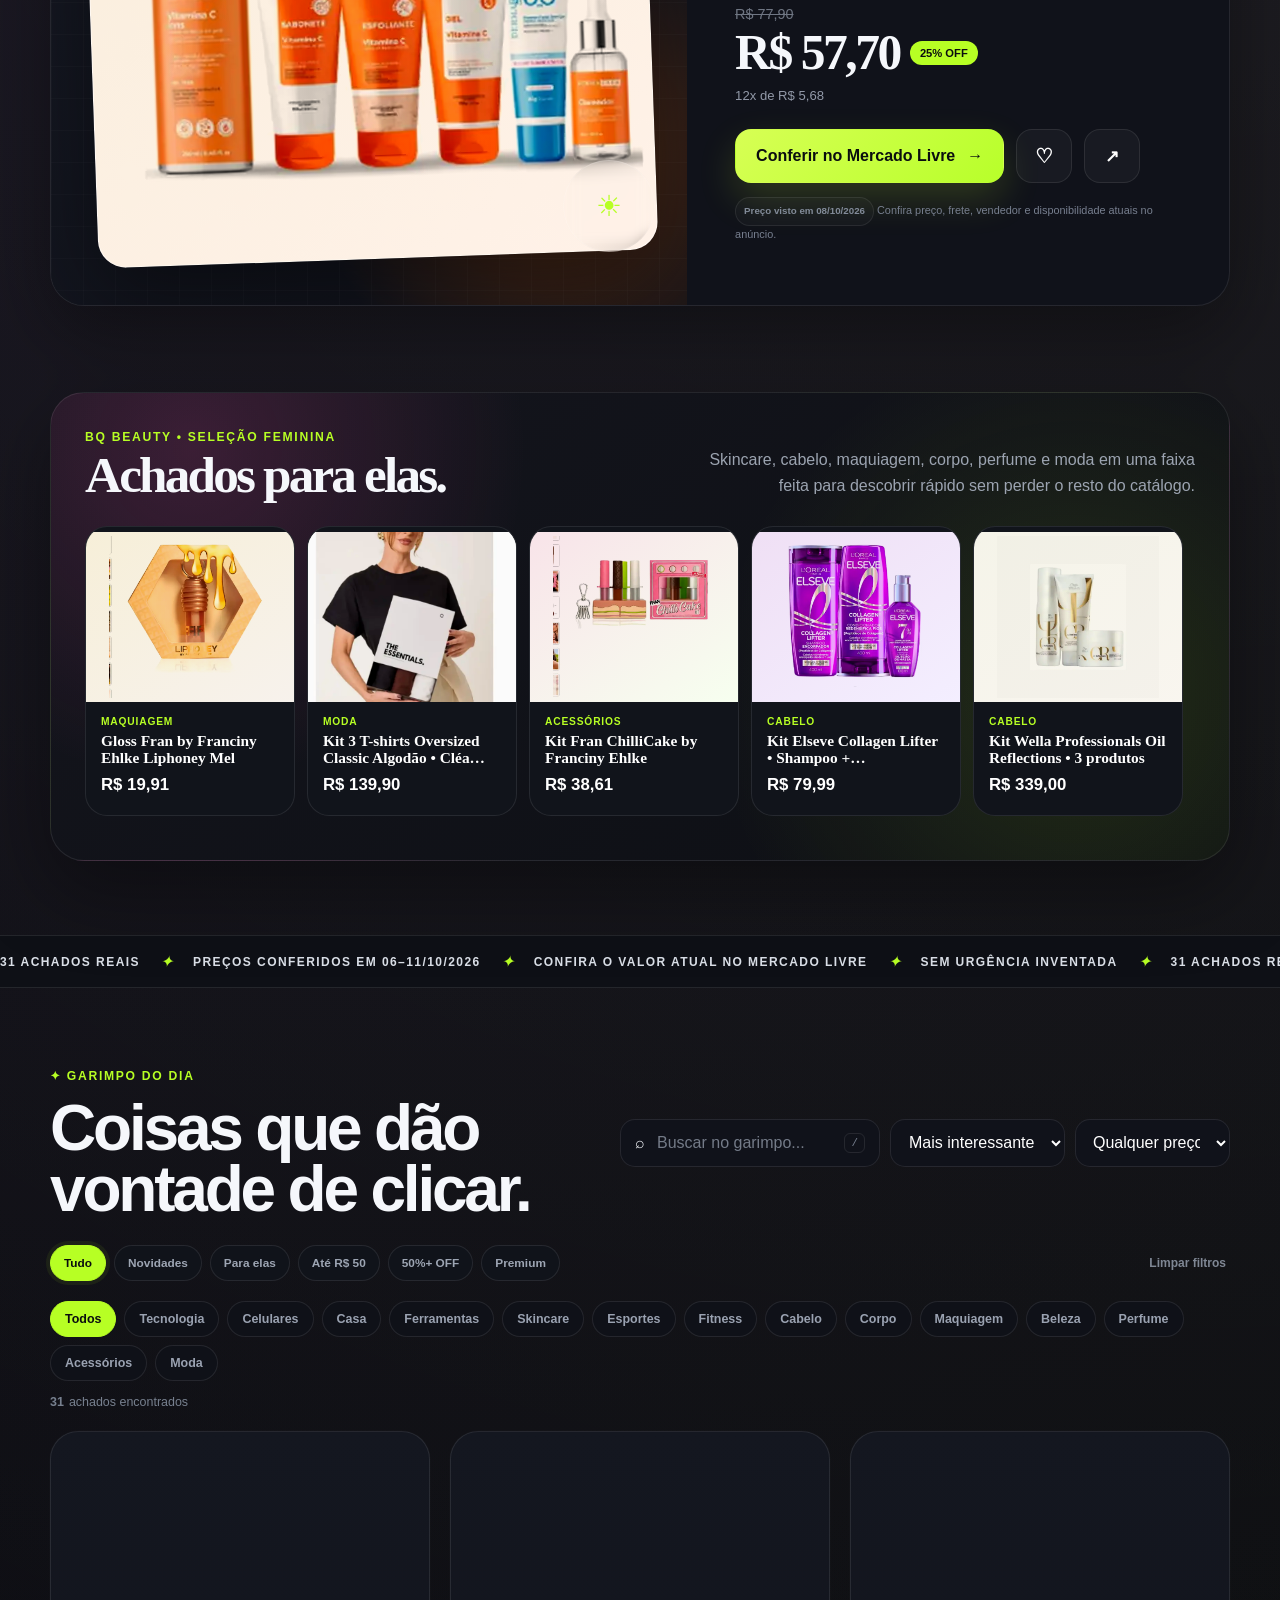
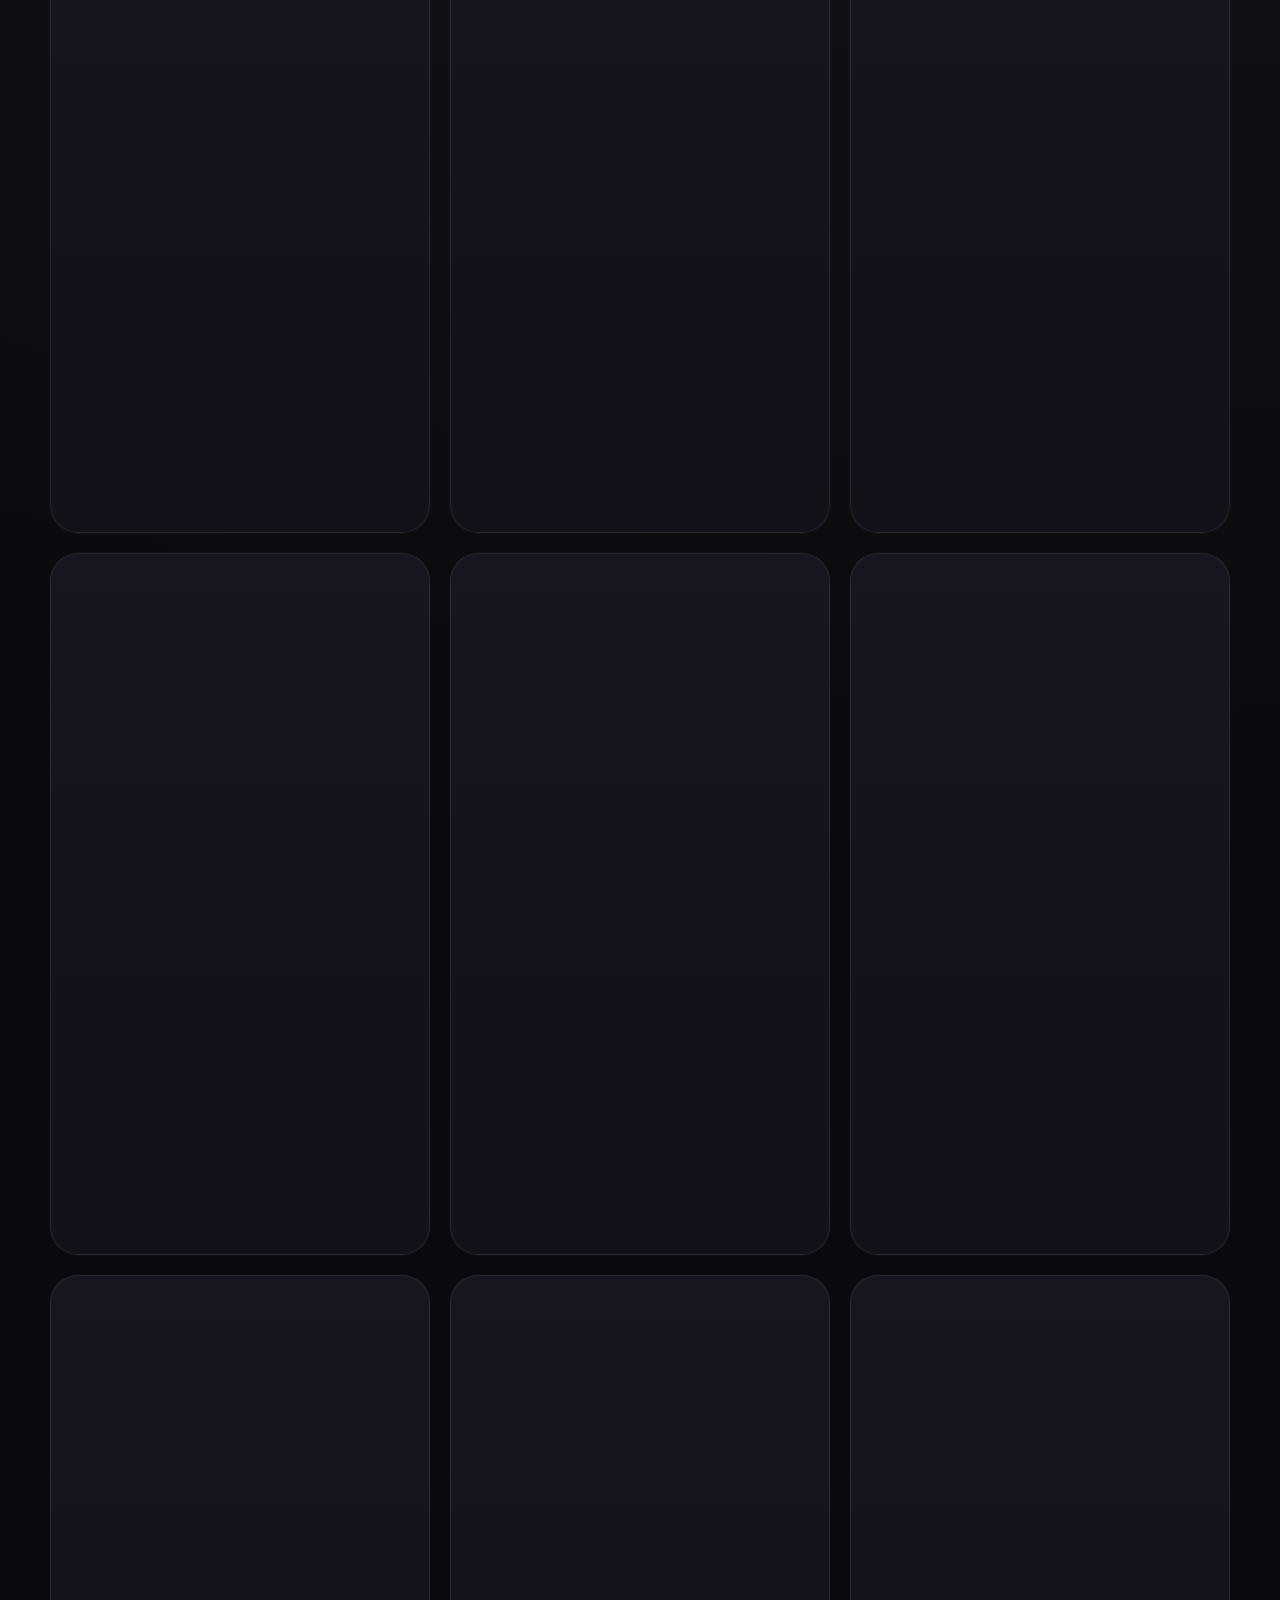
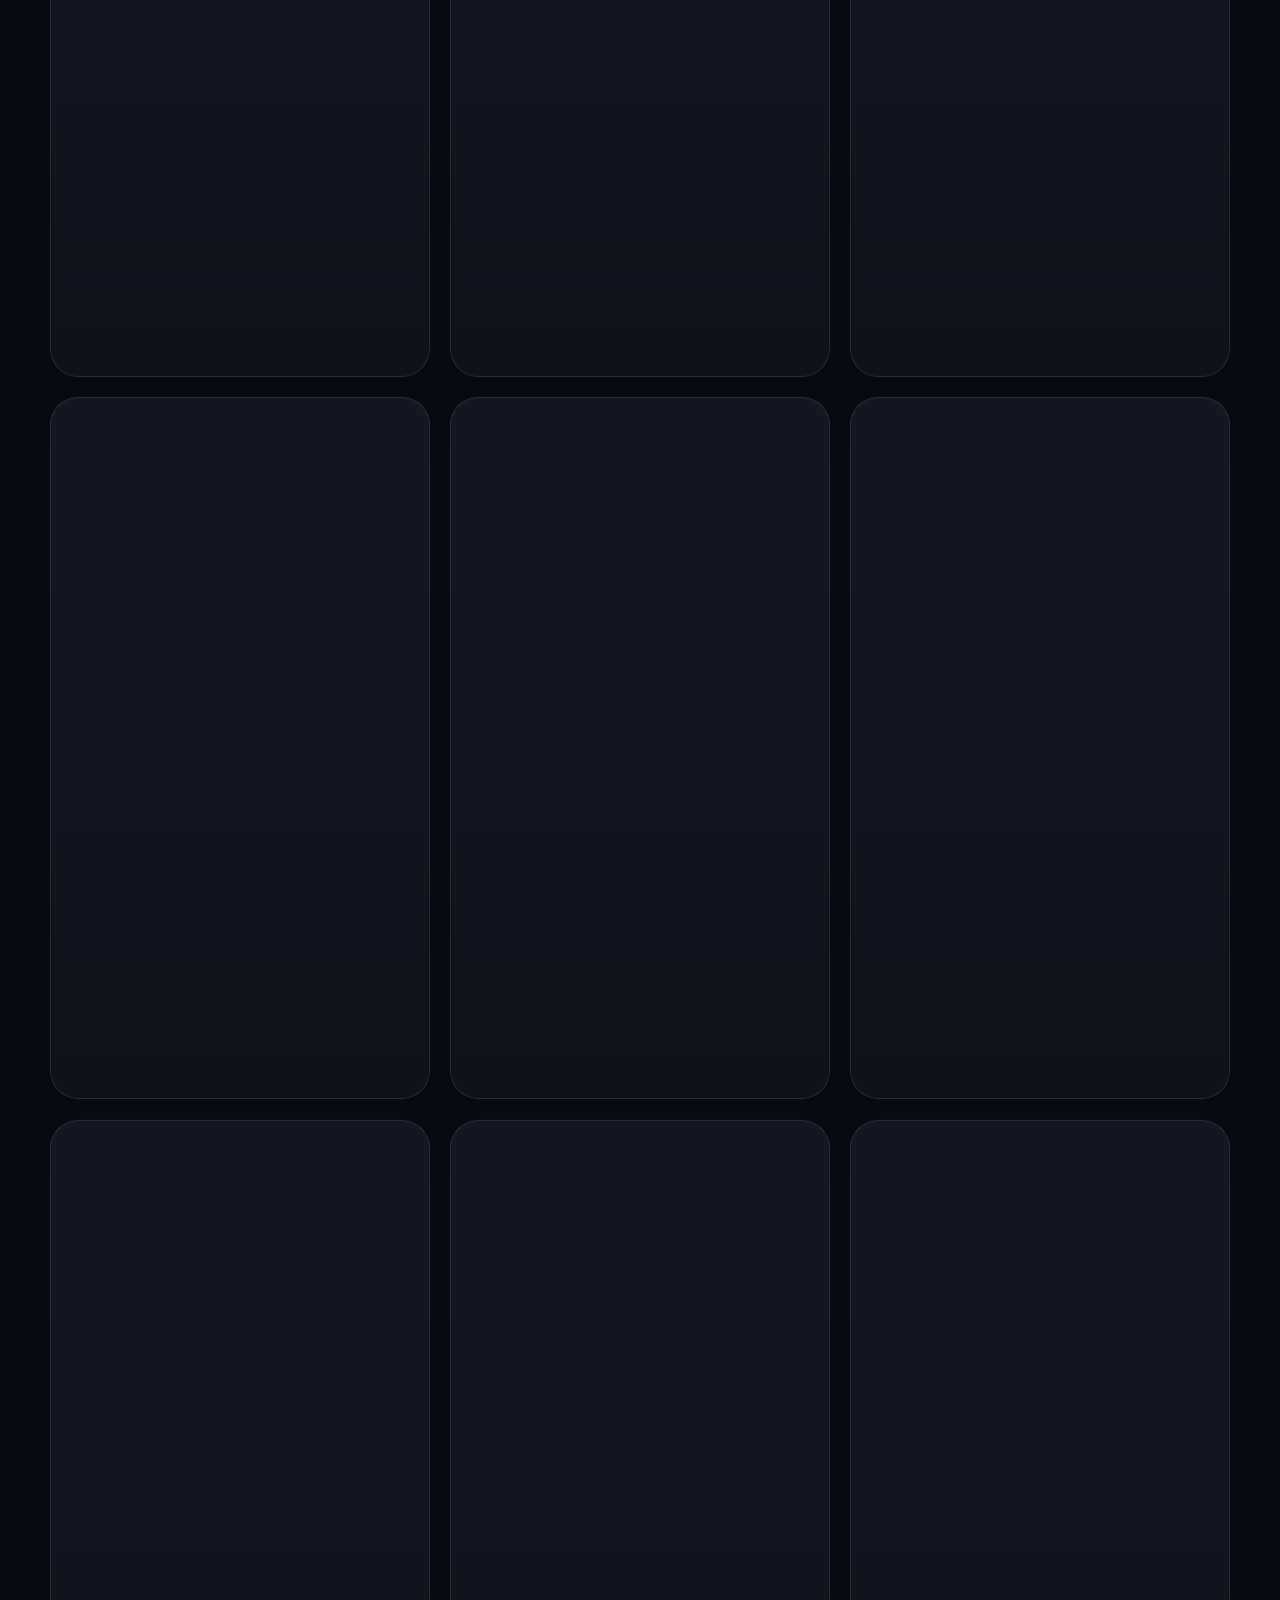
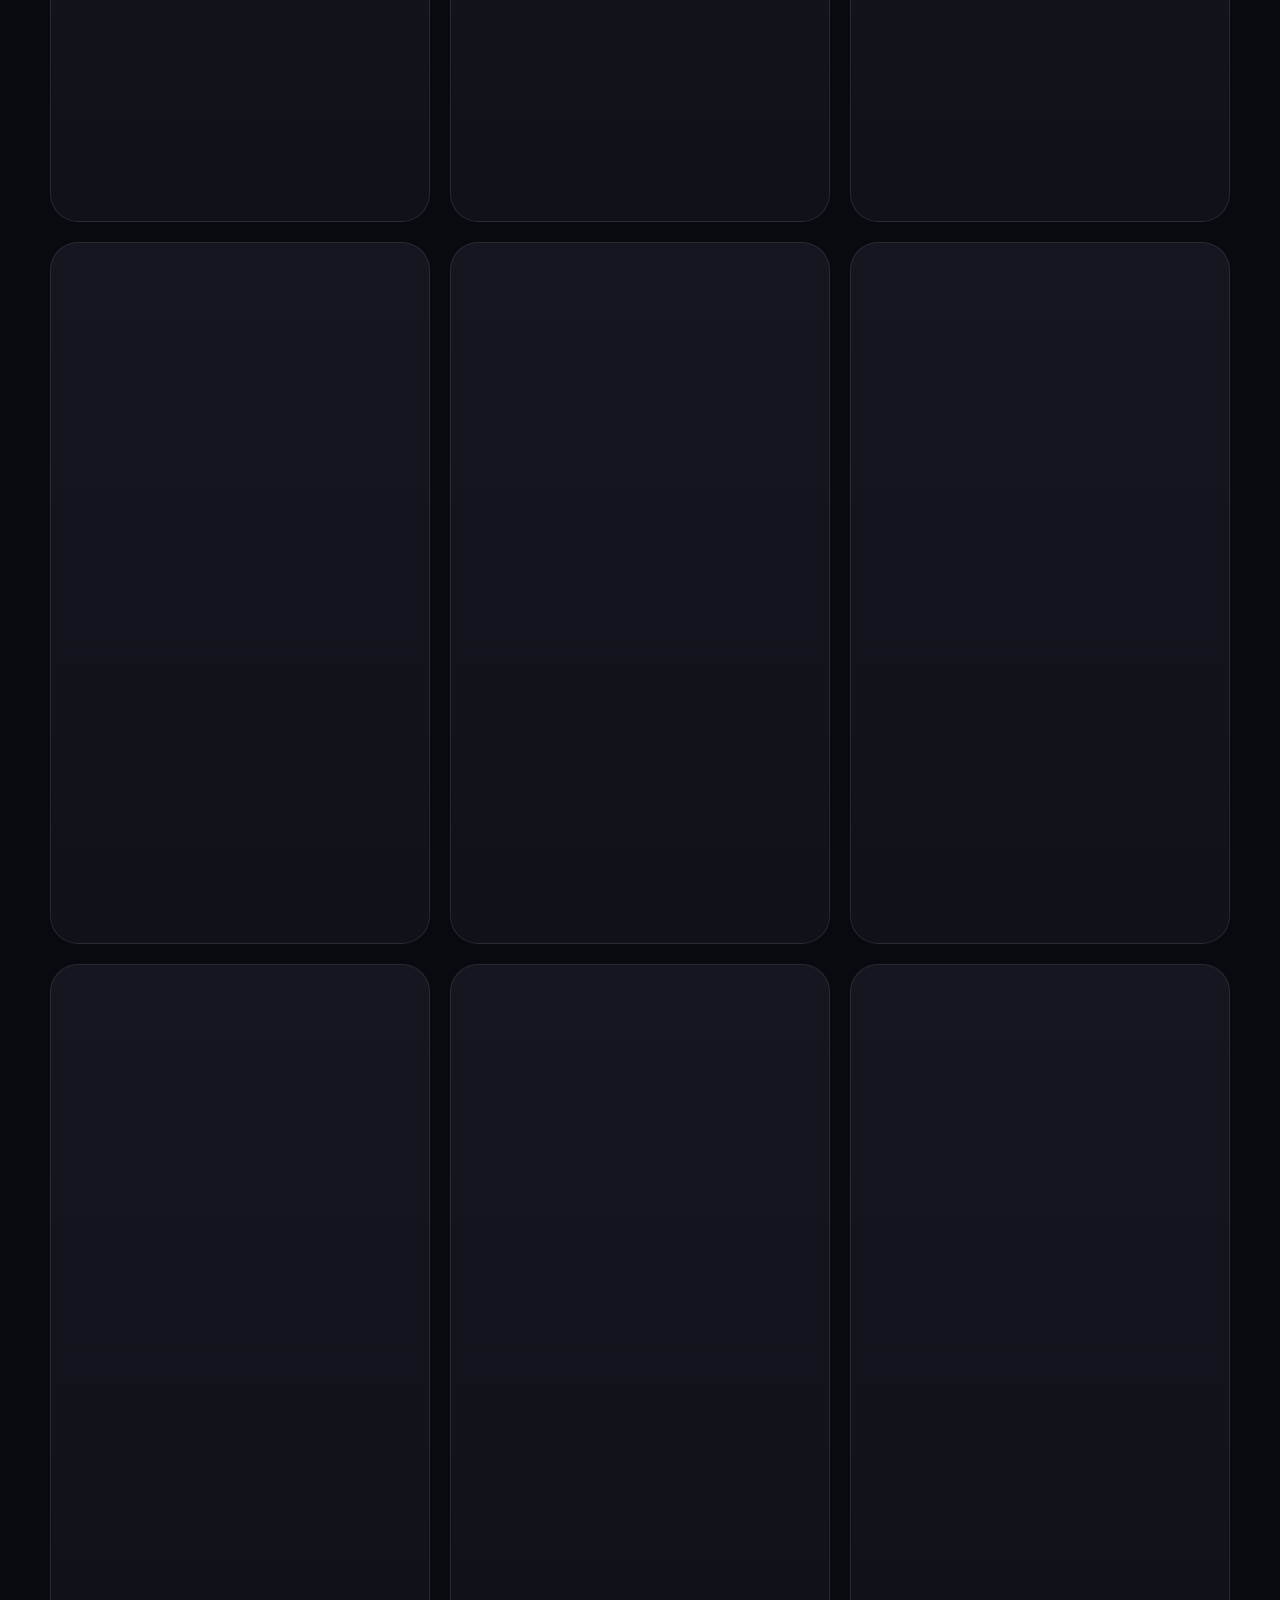
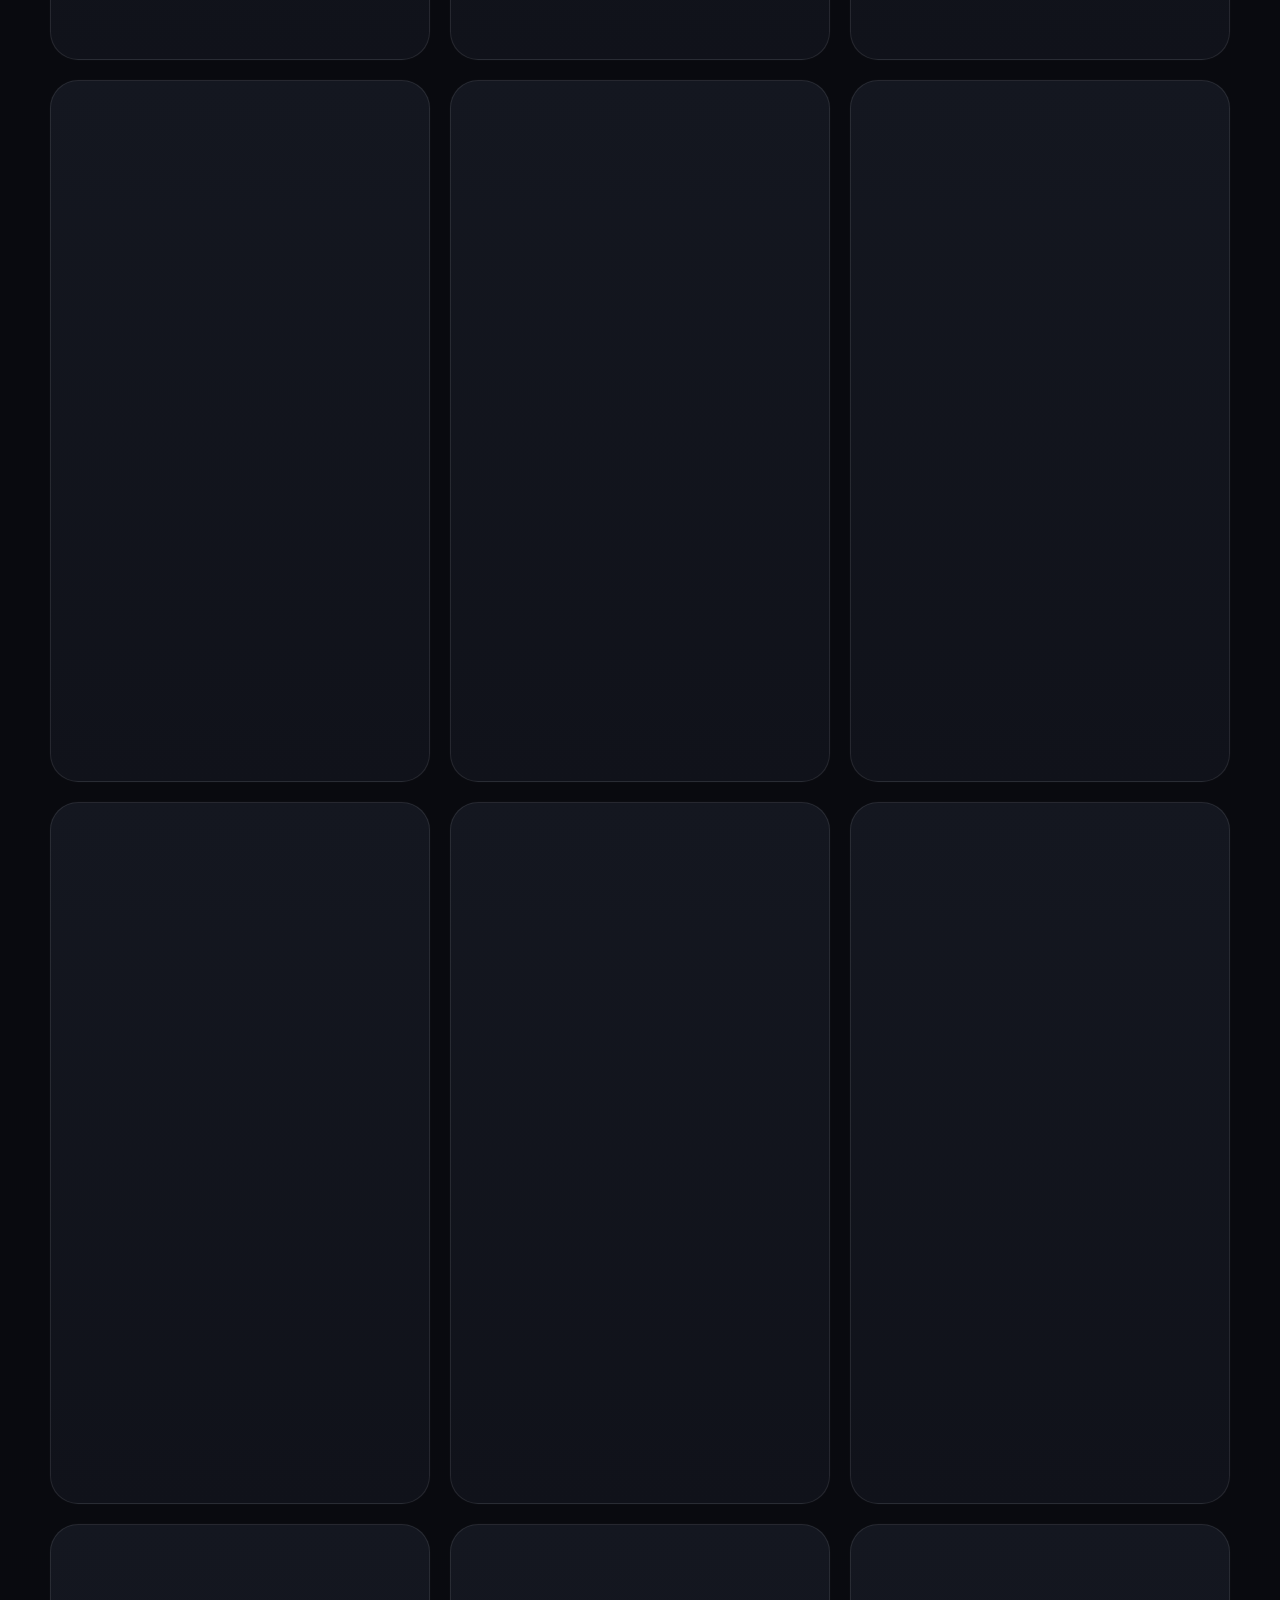
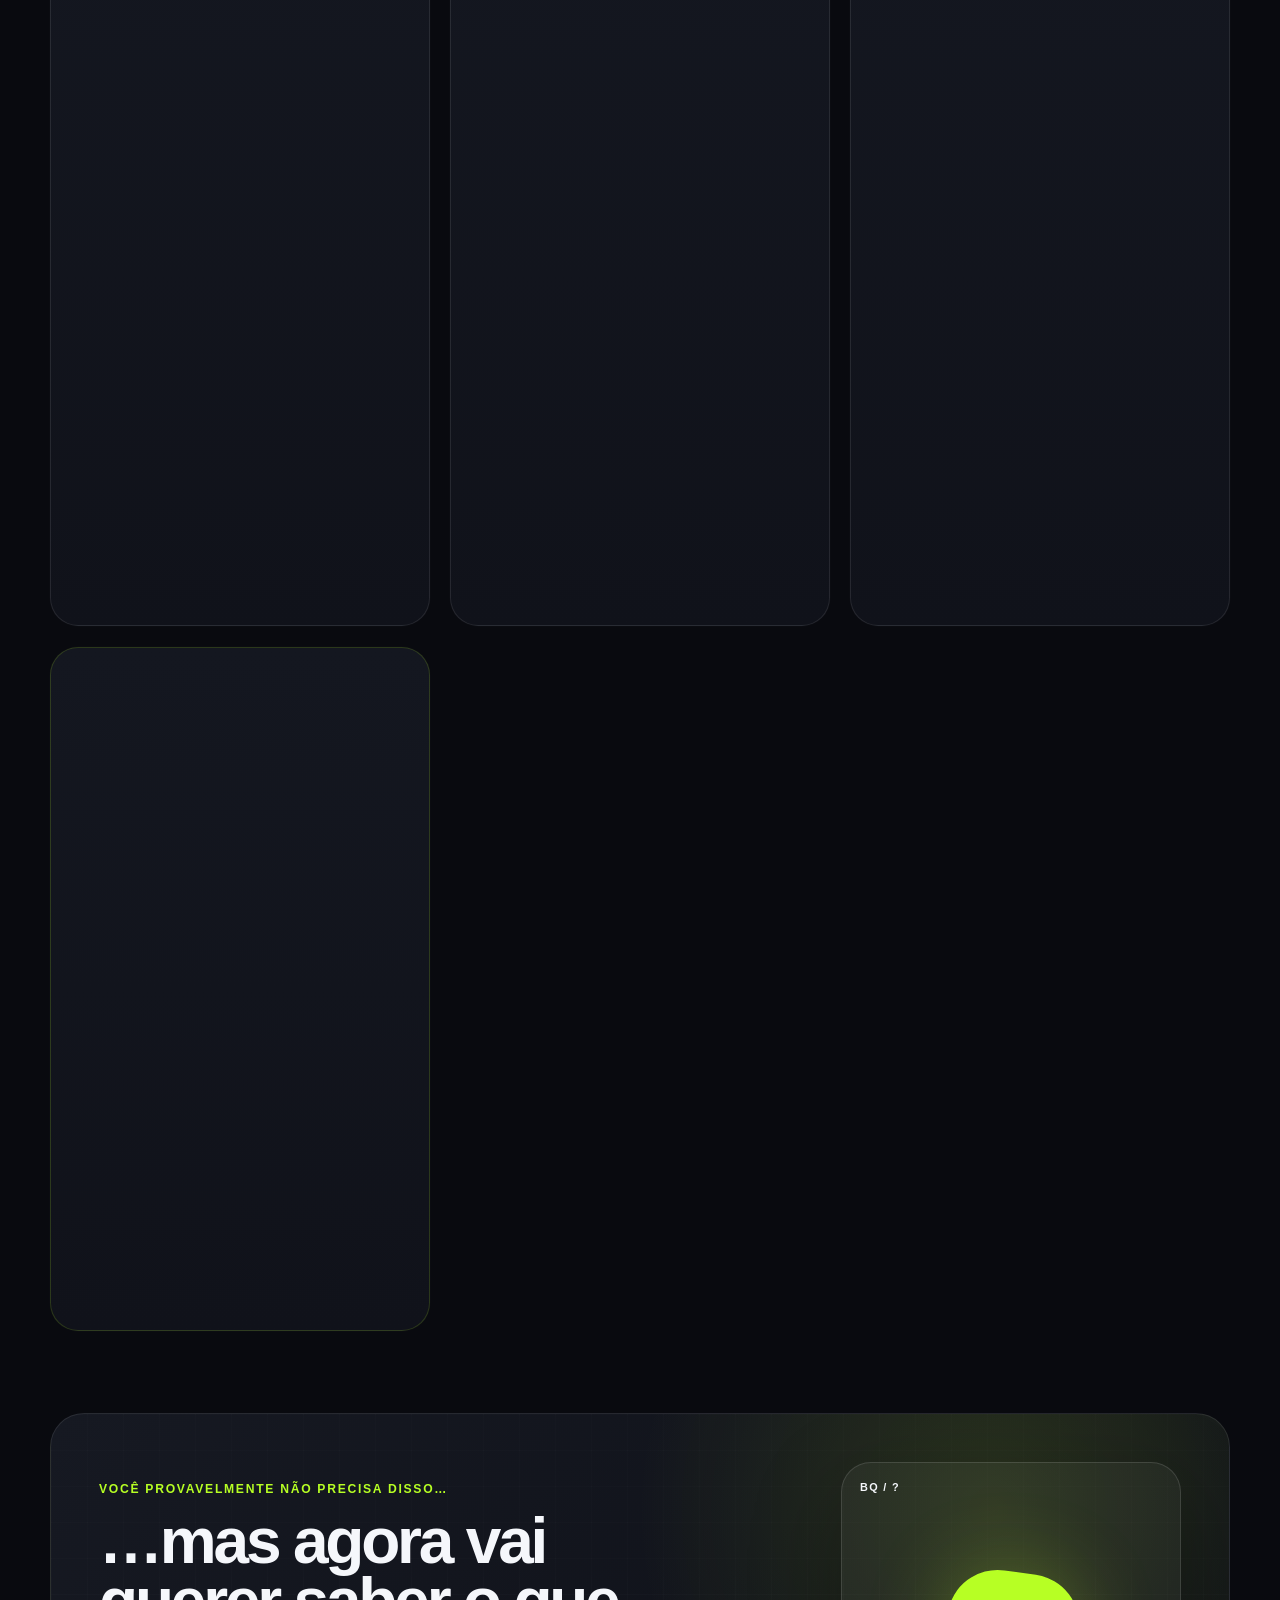
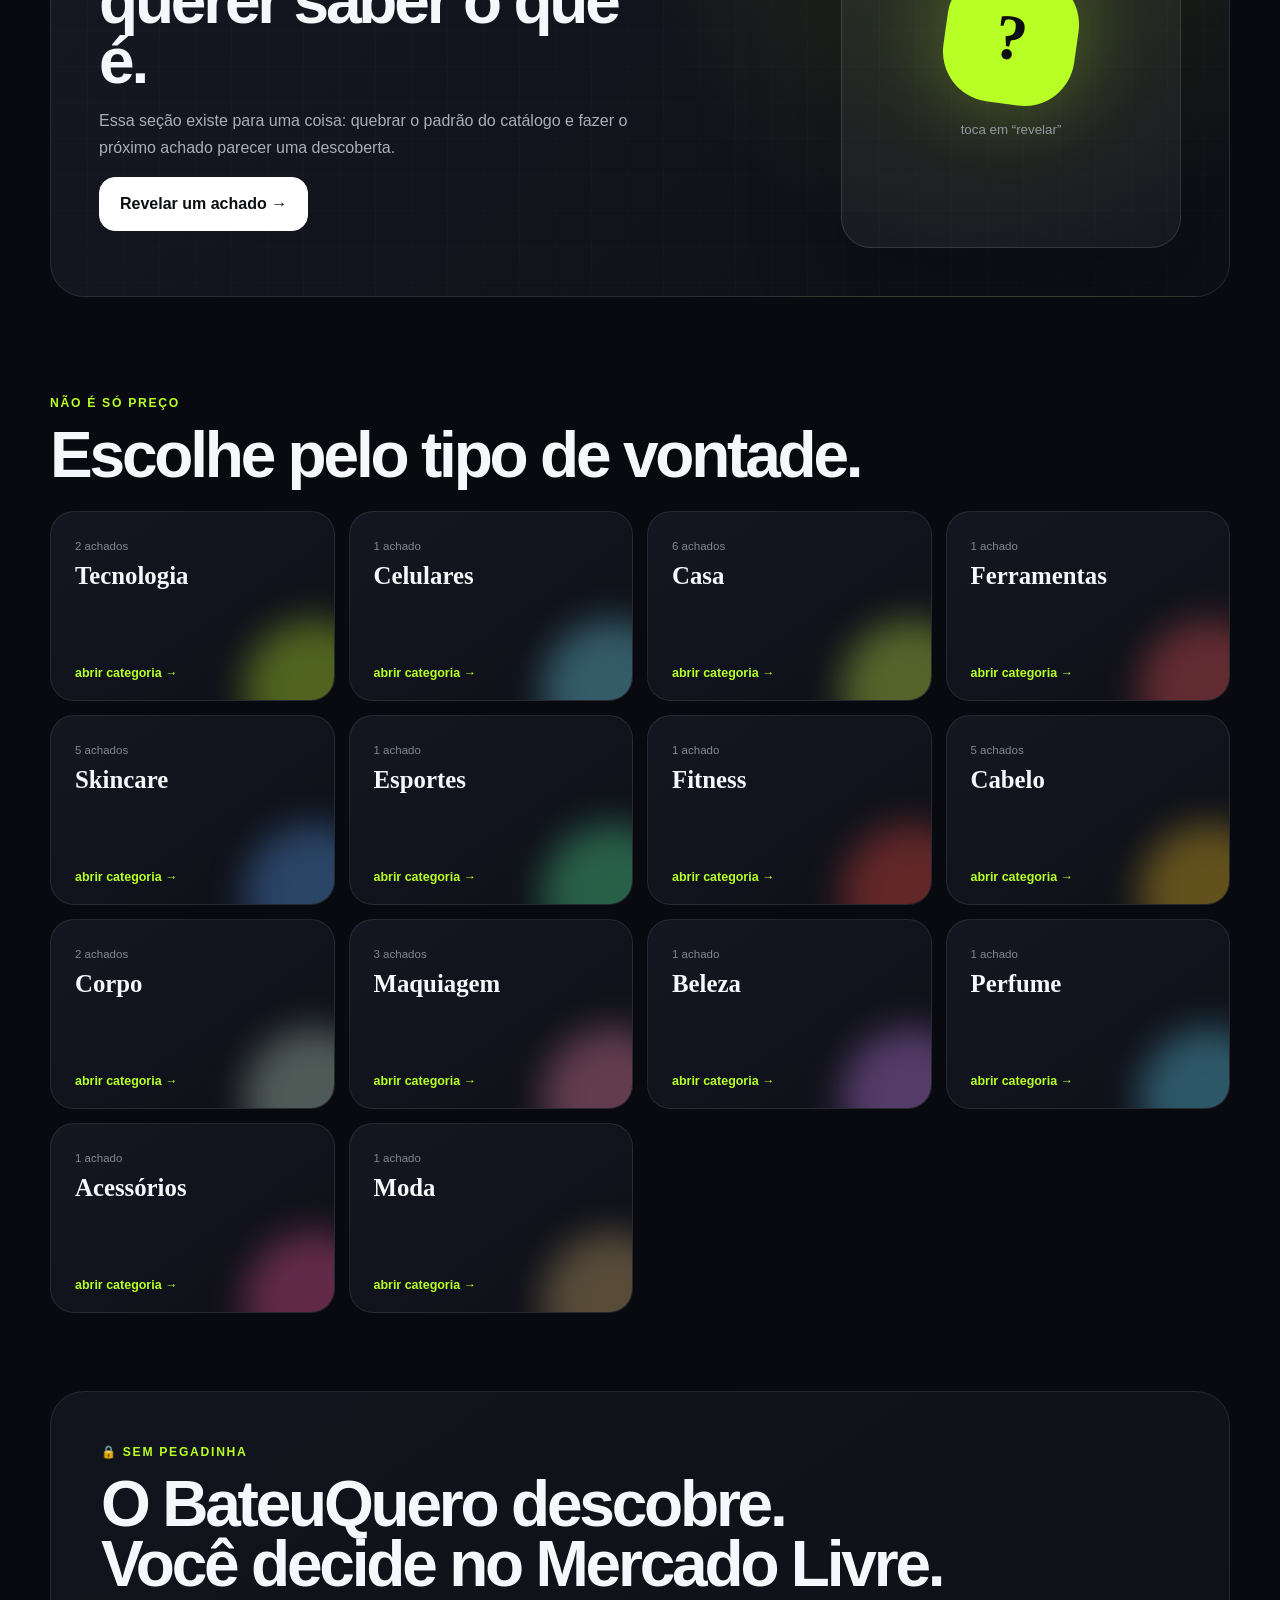
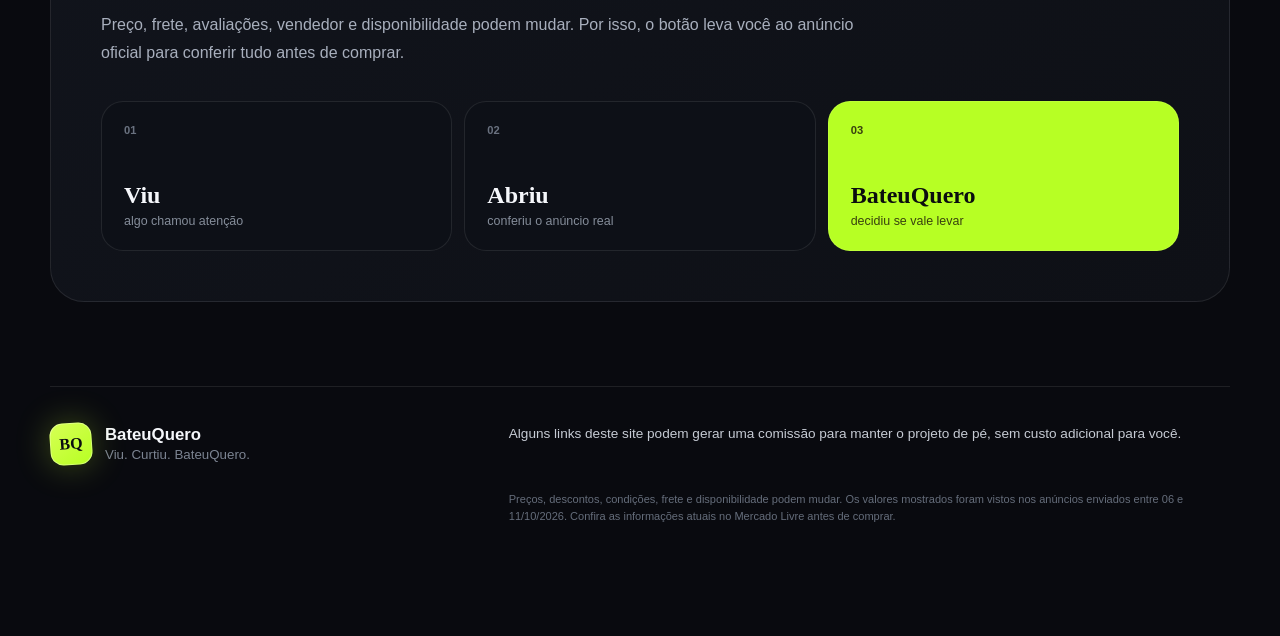
==== commit e8ca5ef7: "Adiciona espanador de microfibra ao BateuQuero" ====
--- a/index.html
+++ b/index.html
@@ -11,7 +11,7 @@
   <link rel="preconnect" href="https://fonts.googleapis.com">
   <link rel="preconnect" href="https://fonts.gstatic.com" crossorigin>
   <link href="https://fonts.googleapis.com/css2?family=Manrope:wght@400;500;600;700;800&family=Space+Grotesk:wght@500;600;700&display=swap" rel="stylesheet">
-  <link rel="stylesheet" href="style.css?v=7">
+  <link rel="stylesheet" href="style.css?v=8">
 </head>
 <body>
   <div class="noise" aria-hidden="true"></div>
@@ -35,7 +35,7 @@
   <main id="top">
     <section class="hero section-shell">
       <div class="hero-copy">
-        <span class="eyebrow"><i></i> curadoria BQ • 30 achados reais</span>
+        <span class="eyebrow"><i></i> curadoria BQ • 31 achados reais</span>
         <h1>Coisas que você<br><span>não estava procurando.</span></h1>
         <p class="hero-lead">E provavelmente é por isso que funcionam tão bem. Tecnologia, casa, beleza, esporte e ferramentas escolhidos para dar aquele <strong>“pera… deixa eu ver isso.”</strong></p>
         <div class="hero-actions">
@@ -68,7 +68,7 @@
           <p>Preço muda rápido; o que não muda é nossa regra: nada de estoque fake, cronômetro inventado ou avaliação fabricada.</p>
         </div>
         <div class="radar-stats">
-          <div class="stat"><strong>30</strong><span>achados</span></div>
+          <div class="stat"><strong>31</strong><span>achados</span></div>
           <div class="stat"><strong>14</strong><span>categorias</span></div>
           <div class="stat"><strong>72%</strong><span>maior desconto</span></div>
           <div class="stat"><strong>R$ 19,91</strong><span>menor preço</span></div>
@@ -103,11 +103,11 @@
 
     <section class="ticker" aria-label="Informações rápidas">
       <div class="ticker-track">
-        <span>30 ACHADOS REAIS</span><i>✦</i>
-        <span>PREÇOS CONFERIDOS EM 06–08/10/2026</span><i>✦</i>
+        <span>31 ACHADOS REAIS</span><i>✦</i>
+        <span>PREÇOS CONFERIDOS EM 06–11/10/2026</span><i>✦</i>
         <span>CONFIRA O VALOR ATUAL NO MERCADO LIVRE</span><i>✦</i>
         <span>SEM URGÊNCIA INVENTADA</span><i>✦</i>
-        <span>30 ACHADOS REAIS</span><i>✦</i>
+        <span>31 ACHADOS REAIS</span><i>✦</i>
         <span>VOCÊ COMPRA DIRETO NO MARKETPLACE</span><i>✦</i>
       </div>
     </section>
@@ -146,7 +146,7 @@
         <button class="clear-filters" id="clearFiltersBtn">Limpar filtros</button>
       </div>
       <div class="chips" id="categoryChips"></div>
-      <div class="result-line"><strong id="resultCount">30</strong> <span id="resultLabel">achados encontrados</span></div>
+      <div class="result-line"><strong id="resultCount">31</strong> <span id="resultLabel">achados encontrados</span></div>
       <div class="product-grid" id="productGrid"></div>
       <div class="empty-state" id="emptyState" hidden>
         <strong>¯\_(ツ)_/¯</strong>
@@ -199,7 +199,7 @@
       <div><strong>BateuQuero</strong><small>Viu. Curtiu. BateuQuero.</small></div>
     </div>
     <p class="affiliate-note">Alguns links deste site podem gerar uma comissão para manter o projeto de pé, sem custo adicional para você.</p>
-    <p class="fineprint">Preços, descontos, condições, frete e disponibilidade podem mudar. Os valores mostrados foram vistos nos anúncios enviados entre 06 e 08/10/2026. Confira as informações atuais no Mercado Livre antes de comprar.</p>
+    <p class="fineprint">Preços, descontos, condições, frete e disponibilidade podem mudar. Os valores mostrados foram vistos nos anúncios enviados entre 06 e 11/10/2026. Confira as informações atuais no Mercado Livre antes de comprar.</p>
   </footer>
 
   <nav class="mobile-nav" aria-label="Navegação mobile">
@@ -215,7 +215,7 @@
   </dialog>
 
   <div class="toast" id="toast" role="status" aria-live="polite"></div>
-  <script src="products.js?v=7"></script>
-  <script src="app.js?v=7"></script>
+  <script src="products.js?v=8"></script>
+  <script src="app.js?v=8"></script>
 </body>
 </html>
